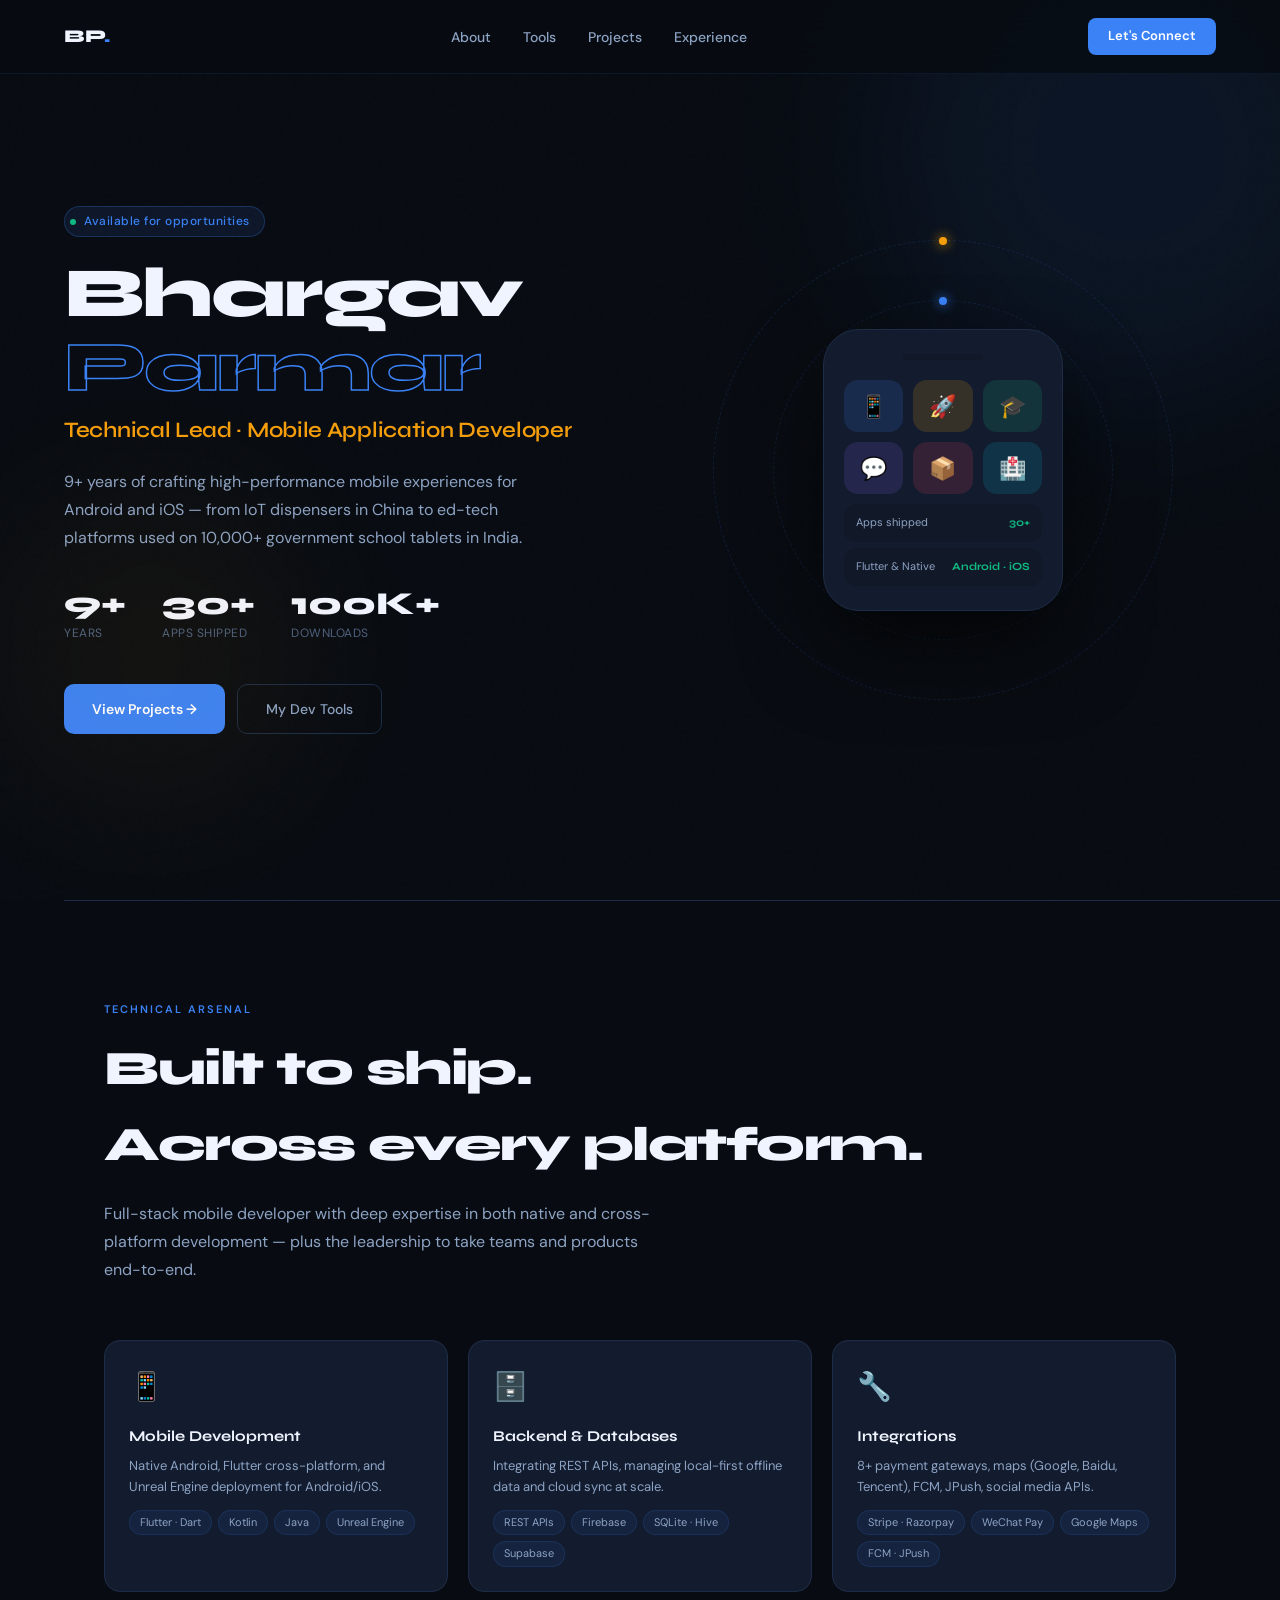
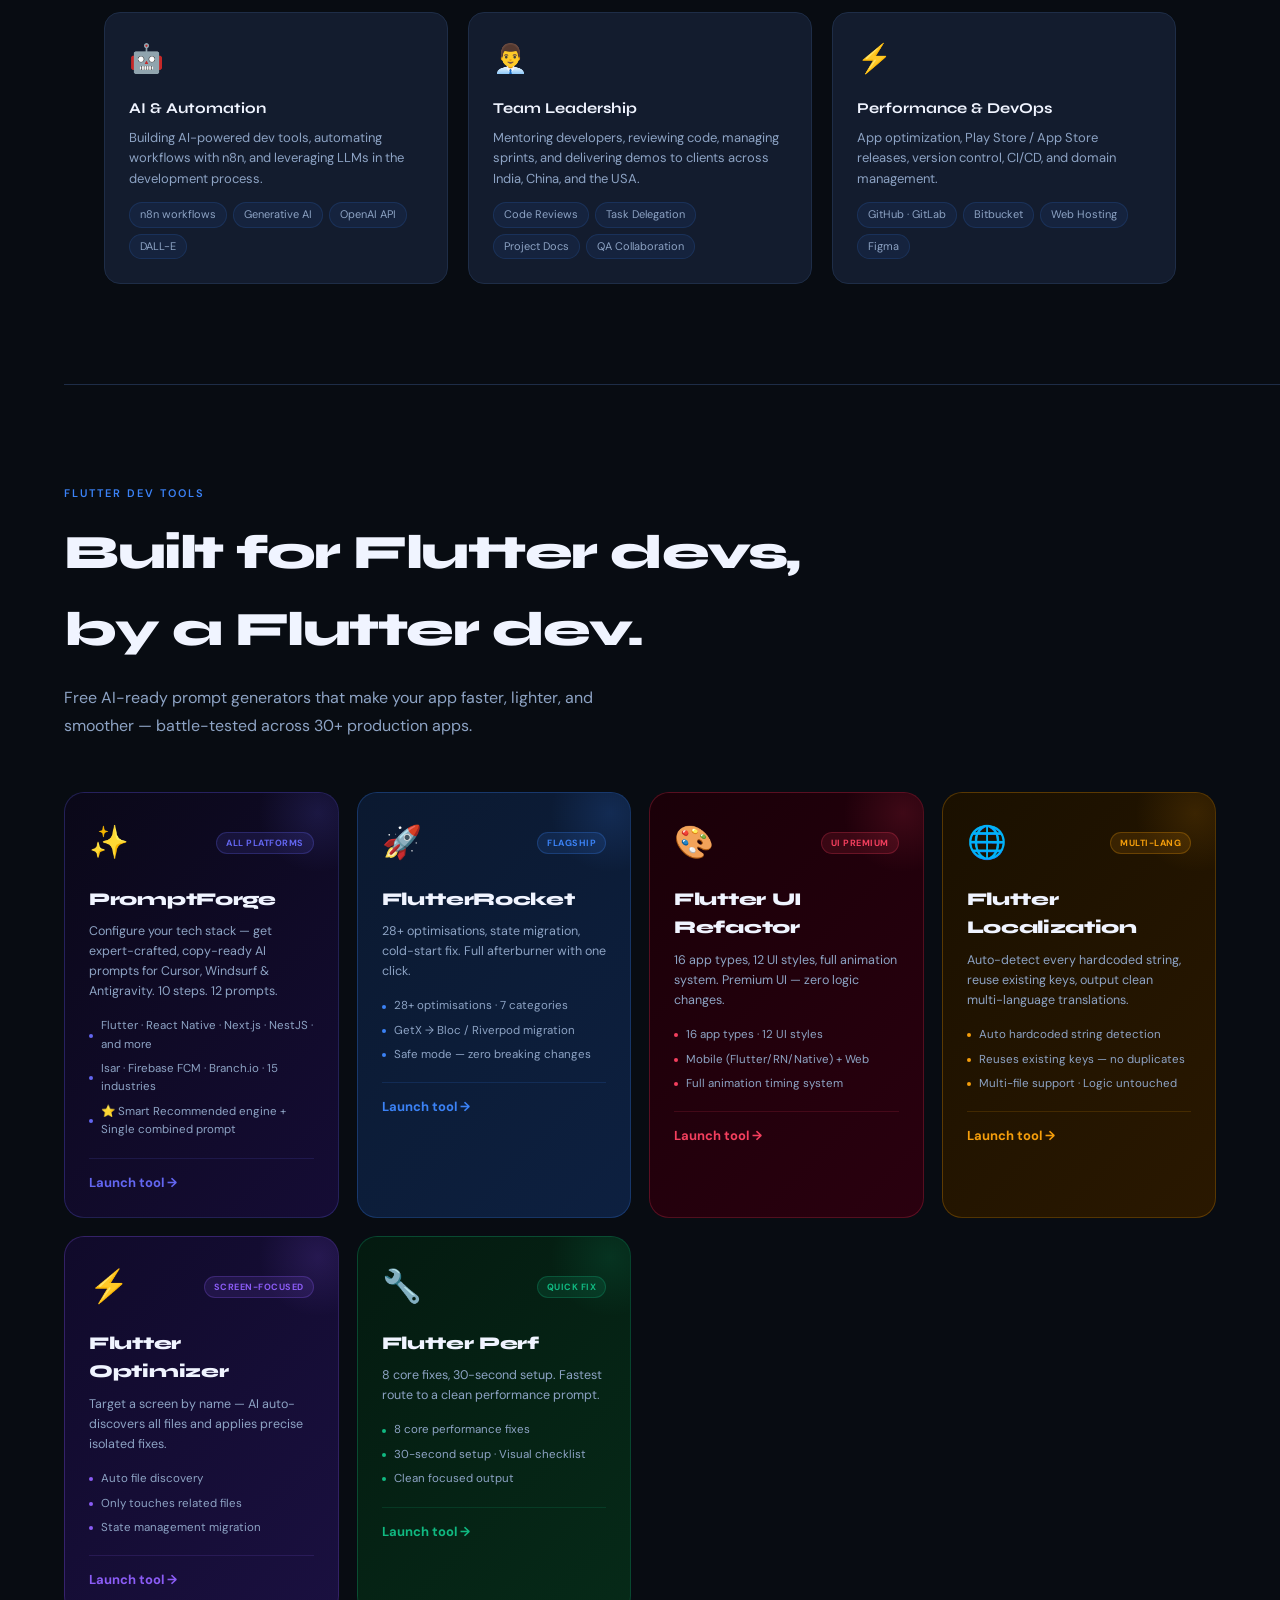
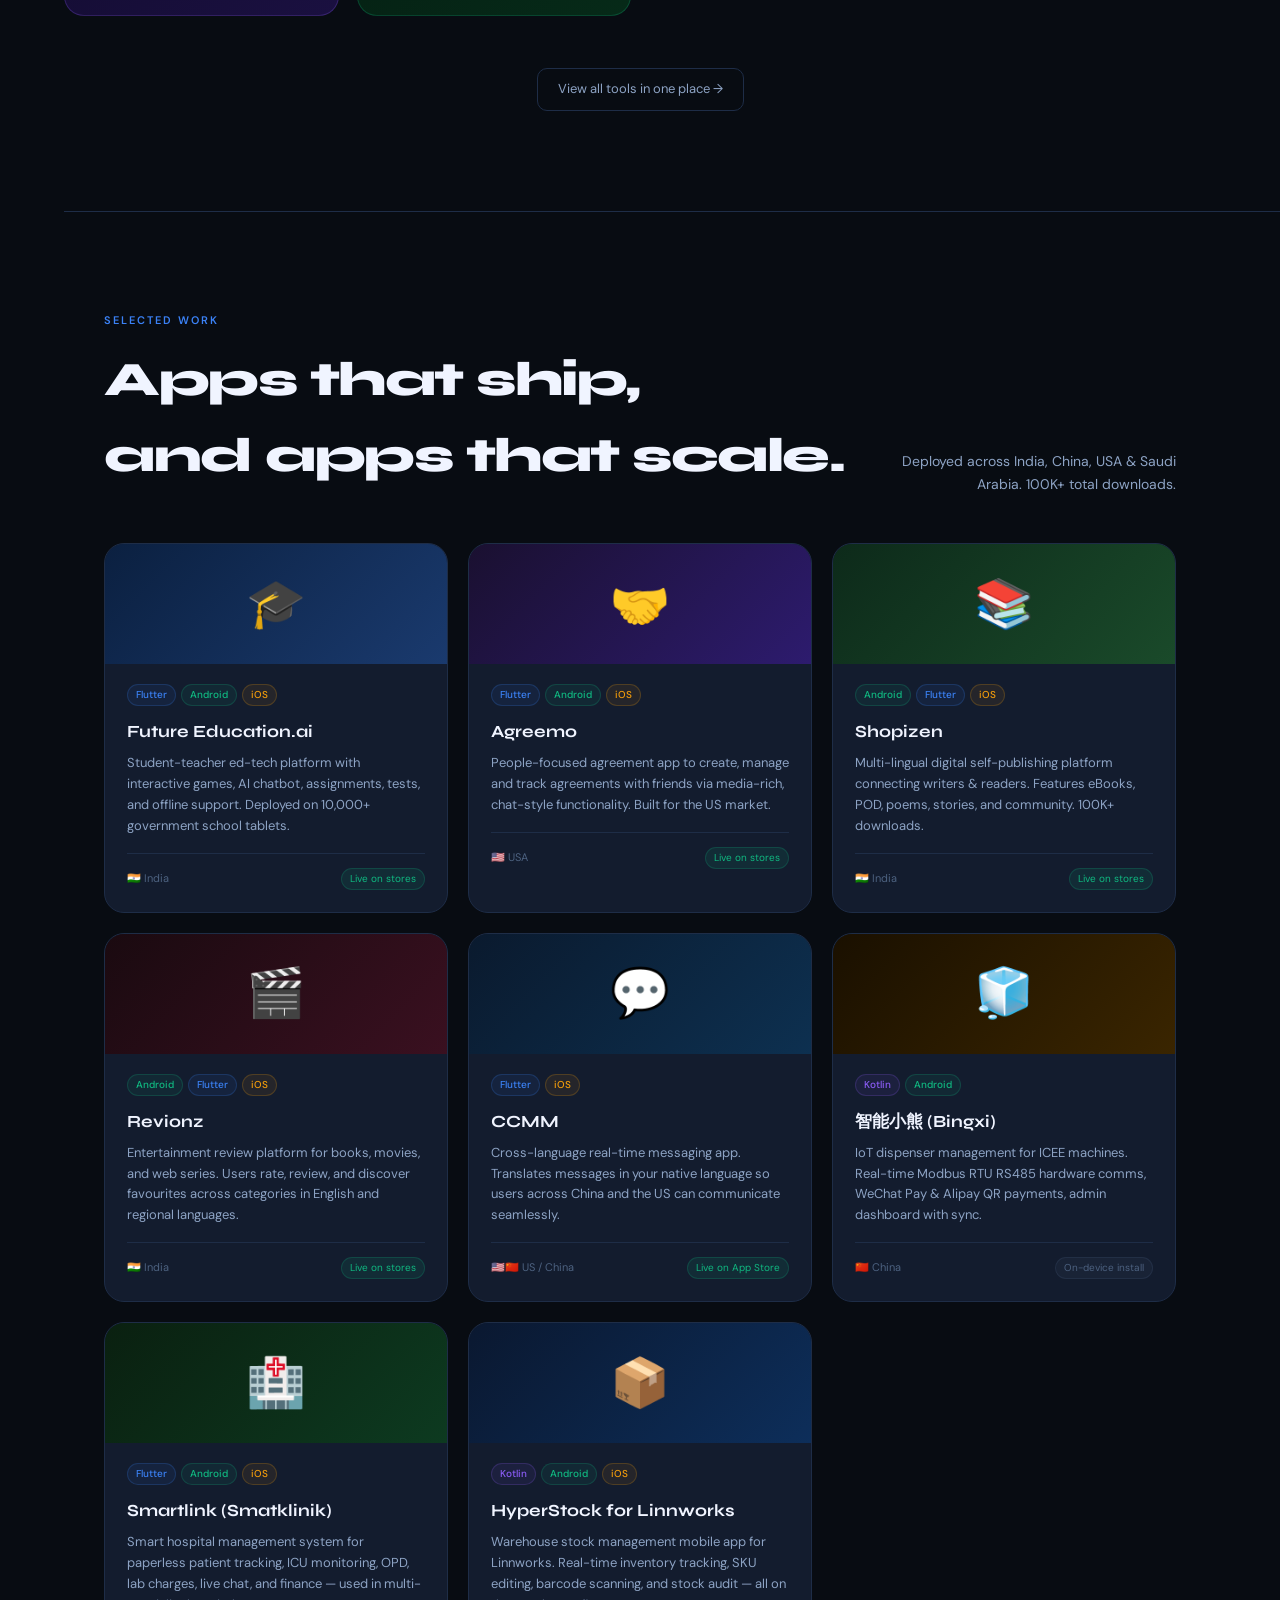
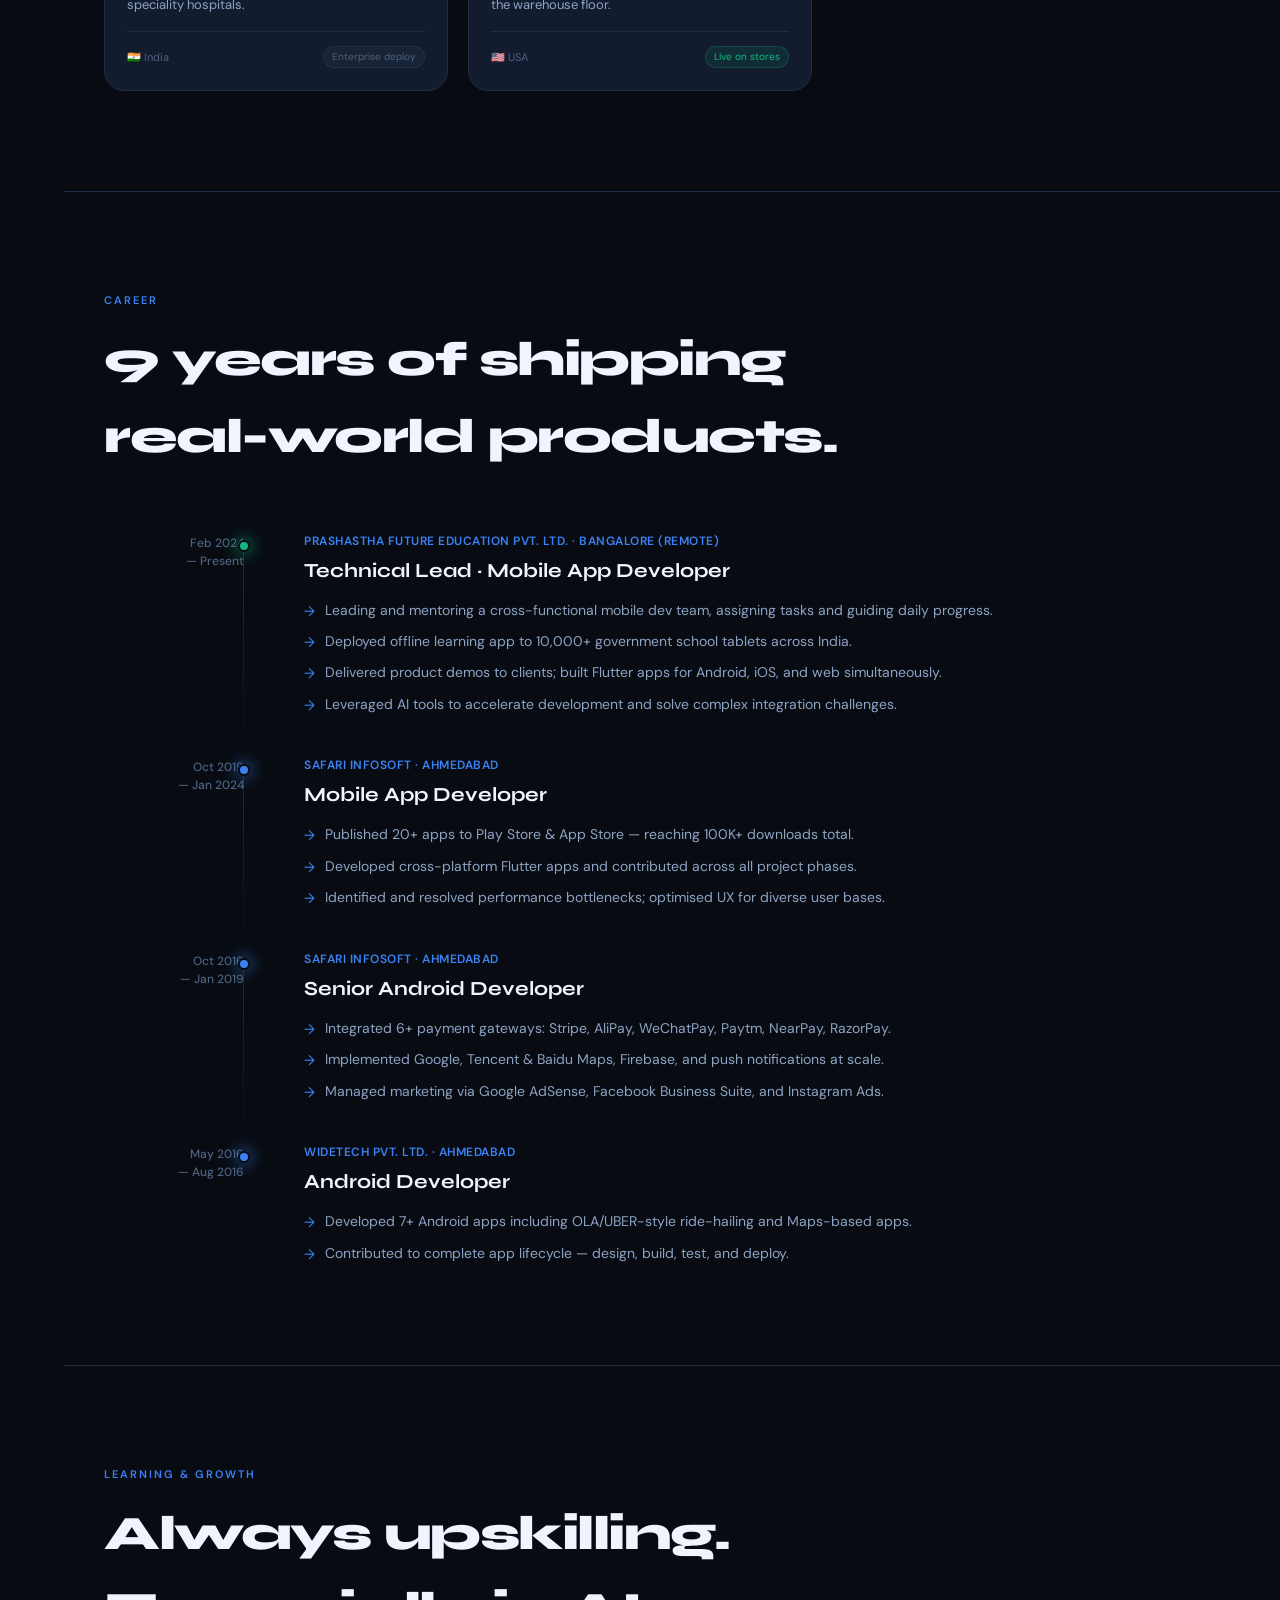
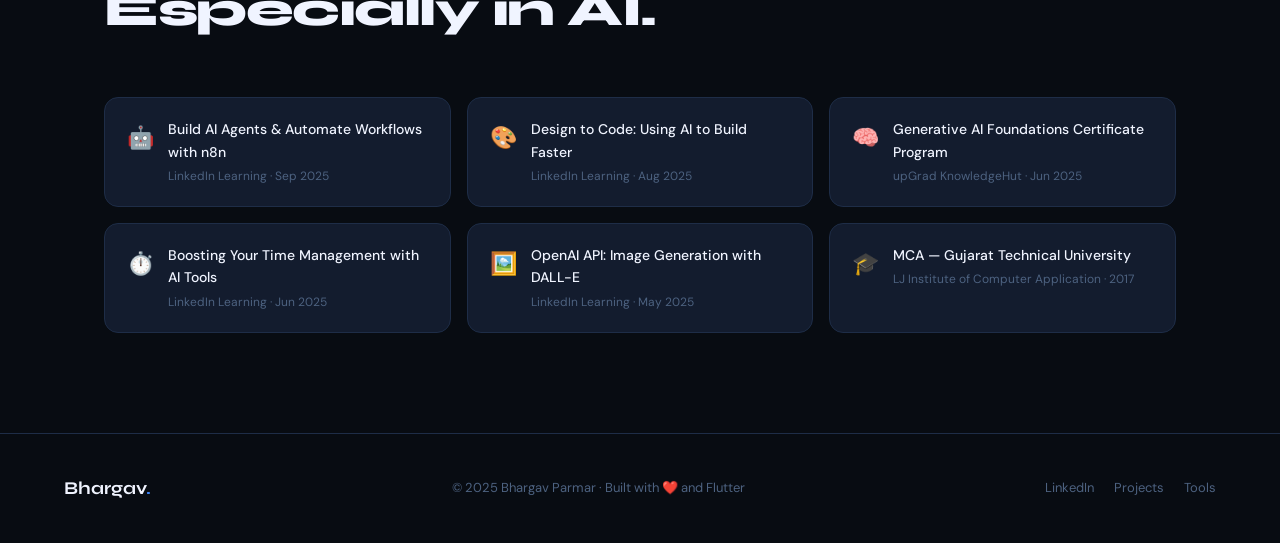
==== index.html @ 9160b410 "feat: position PromptForge first in the tools grid on both pages" ====
<!DOCTYPE html>
<html lang="en">
<head>
<meta charset="UTF-8"/>
<meta name="viewport" content="width=device-width, initial-scale=1.0"/>
<title>Bhargav Parmar — Mobile App Developer & Tech Lead</title>
<link rel="preconnect" href="https://fonts.googleapis.com"/>
<link href="https://fonts.googleapis.com/css2?family=Syne:wght@400;500;600;700;800&family=DM+Sans:ital,opsz,wght@0,9..40,300;0,9..40,400;0,9..40,500;1,9..40,300&display=swap" rel="stylesheet"/>
<style>
:root{
  --bg:#080C12;
  --bg2:#0D1220;
  --bg3:#111827;
  --card:#131C2E;
  --border:#1E2D47;
  --accent:#3B82F6;
  --accent2:#F59E0B;
  --accent3:#10B981;
  --text:#F0F4FF;
  --text2:#8DA3C4;
  --text3:#4D6280;
  --font-display:'Syne',sans-serif;
  --font-body:'DM Sans',sans-serif;
}
*{margin:0;padding:0;box-sizing:border-box}
html{scroll-behavior:smooth}
body{background:var(--bg);color:var(--text);font-family:var(--font-body);line-height:1.6;overflow-x:hidden}

/* ── NOISE OVERLAY ── */
body::before{content:'';position:fixed;inset:0;background-image:url("data:image/svg+xml,%3Csvg viewBox='0 0 256 256' xmlns='http://www.w3.org/2000/svg'%3E%3Cfilter id='noise'%3E%3CfeTurbulence type='fractalNoise' baseFrequency='0.9' numOctaves='4' stitchTiles='stitch'/%3E%3C/filter%3E%3Crect width='100%25' height='100%25' filter='url(%23noise)' opacity='0.04'/%3E%3C/svg%3E");opacity:.4;pointer-events:none;z-index:0}

/* ── NAV ── */
nav{position:fixed;top:0;width:100%;z-index:100;padding:18px 5%;display:flex;align-items:center;justify-content:space-between;background:rgba(8,12,18,.85);backdrop-filter:blur(16px);border-bottom:1px solid rgba(59,130,246,.1)}
.nav-logo{font-family:var(--font-display);font-size:18px;font-weight:800;letter-spacing:-0.5px;color:var(--text)}
.nav-logo span{color:var(--accent)}
.nav-links{display:flex;gap:32px;list-style:none}
.nav-links a{color:var(--text2);text-decoration:none;font-size:14px;font-weight:500;transition:color .2s}
.nav-links a:hover{color:var(--text)}
.nav-cta{background:var(--accent);color:#fff;padding:8px 20px;border-radius:8px;font-size:13px;font-weight:600;text-decoration:none;transition:opacity .2s}
.nav-cta:hover{opacity:.85}

/* ── HERO ── */
.hero{min-height:100vh;display:flex;align-items:center;padding:120px 5% 80px;position:relative;overflow:hidden}
.hero-grid{display:grid;grid-template-columns:1fr 1fr;gap:60px;align-items:center;width:100%;max-width:1200px;margin:0 auto}
.hero-eyebrow{display:inline-flex;align-items:center;gap:8px;background:rgba(59,130,246,.1);border:1px solid rgba(59,130,246,.25);border-radius:100px;padding:5px 14px 5px 5px;font-size:12px;font-weight:500;color:var(--accent);margin-bottom:20px;letter-spacing:.5px}
.hero-eyebrow-dot{width:6px;height:6px;border-radius:50%;background:#10B981;animation:pulse 2s infinite}
@keyframes pulse{0%,100%{opacity:1;transform:scale(1)}50%{opacity:.5;transform:scale(.8)}}
h1.hero-name{font-family:var(--font-display);font-size:clamp(44px,5.5vw,72px);font-weight:800;line-height:1.05;letter-spacing:-2px;margin-bottom:8px}
h1.hero-name .first{color:var(--text)}
h1.hero-name .last{-webkit-text-stroke:1.5px var(--accent);color:transparent}
.hero-title{font-family:var(--font-display);font-size:clamp(16px,2vw,22px);font-weight:600;color:var(--accent2);margin-bottom:20px;letter-spacing:-.3px}
.hero-desc{font-size:16px;color:var(--text2);line-height:1.75;margin-bottom:36px;max-width:480px}
.hero-stats{display:flex;gap:36px;margin-bottom:40px}
.stat-num{font-family:var(--font-display);font-size:32px;font-weight:800;color:var(--text);line-height:1}
.stat-label{font-size:12px;color:var(--text3);margin-top:4px;letter-spacing:.5px;text-transform:uppercase}
.hero-btns{display:flex;gap:12px}
.btn-primary{background:var(--accent);color:#fff;padding:13px 28px;border-radius:10px;font-size:14px;font-weight:600;text-decoration:none;transition:all .2s;display:inline-flex;align-items:center;gap:8px}
.btn-primary:hover{transform:translateY(-2px);box-shadow:0 12px 30px rgba(59,130,246,.35)}
.btn-secondary{background:transparent;border:1px solid var(--border);color:var(--text2);padding:13px 28px;border-radius:10px;font-size:14px;font-weight:500;text-decoration:none;transition:all .2s}
.btn-secondary:hover{border-color:var(--accent);color:var(--text)}

/* HERO VISUAL */
.hero-visual{position:relative;display:flex;justify-content:center;align-items:center}
.hero-phone{width:240px;background:var(--card);border-radius:36px;border:1.5px solid var(--border);padding:24px 20px;position:relative;z-index:2;box-shadow:0 40px 80px rgba(0,0,0,.6)}
.phone-notch{width:80px;height:6px;background:var(--bg3);border-radius:3px;margin:0 auto 20px}
.phone-app-row{display:grid;grid-template-columns:repeat(3,1fr);gap:10px;margin-bottom:10px}
.phone-app{height:52px;border-radius:14px;display:flex;align-items:center;justify-content:center;font-size:22px;font-weight:700;animation:float 3s ease-in-out infinite}
.phone-app:nth-child(2){animation-delay:.4s}.phone-app:nth-child(3){animation-delay:.8s}
.phone-app:nth-child(4){animation-delay:.2s}.phone-app:nth-child(5){animation-delay:.6s}.phone-app:nth-child(6){animation-delay:1s}
@keyframes float{0%,100%{transform:translateY(0)}50%{transform:translateY(-5px)}}
.pa-blue{background:rgba(59,130,246,.15);color:var(--accent)}
.pa-amber{background:rgba(245,158,11,.15);color:var(--accent2)}
.pa-green{background:rgba(16,185,129,.15);color:var(--accent3)}
.pa-purple{background:rgba(139,92,246,.15);color:#8B5CF6}
.pa-rose{background:rgba(244,63,94,.15);color:#F43F5E}
.pa-cyan{background:rgba(6,182,212,.15);color:#06B6D4}
.phone-stat{background:var(--bg3);border-radius:12px;padding:10px 12px;display:flex;justify-content:space-between;align-items:center;margin-top:10px;font-size:11px}
.phone-stat-l{color:var(--text2)}.phone-stat-num{font-weight:700;color:var(--accent3);font-family:var(--font-display)}
.orbit{position:absolute;border-radius:50%;border:1px dashed rgba(59,130,246,.15);animation:spin 20s linear infinite}
.orbit1{width:340px;height:340px}.orbit2{width:460px;height:460px;animation-duration:30s;animation-direction:reverse}
.orbit-dot{position:absolute;width:8px;height:8px;border-radius:50%;background:var(--accent);top:-4px;left:50%;transform:translateX(-50%);box-shadow:0 0 12px var(--accent)}
@keyframes spin{to{transform:rotate(360deg)}}

/* ── BG GLOWS ── */
.glow{position:absolute;border-radius:50%;filter:blur(80px);pointer-events:none}
.glow-blue{width:500px;height:500px;background:rgba(59,130,246,.08);top:-100px;right:-100px}
.glow-amber{width:300px;height:300px;background:rgba(245,158,11,.05);bottom:100px;left:0}

/* ── SECTION BASE ── */
section{padding:100px 5%;max-width:1200px;margin:0 auto;position:relative;z-index:1}
.sec-eyebrow{font-size:11px;letter-spacing:2px;text-transform:uppercase;color:var(--accent);font-weight:600;margin-bottom:12px}
h2.sec-title{font-family:var(--font-display);font-size:clamp(32px,4vw,48px);font-weight:800;letter-spacing:-1.5px;margin-bottom:16px}
.sec-desc{font-size:16px;color:var(--text2);max-width:560px;line-height:1.75}
.sec-divider{width:100%;height:1px;background:var(--border);margin:0 5%}

/* ── SKILLS ── */
.skills-wrap{margin-top:56px;display:grid;grid-template-columns:repeat(auto-fit,minmax(260px,1fr));gap:20px}
.skill-card{background:var(--card);border:1px solid var(--border);border-radius:16px;padding:24px;transition:border-color .2s,transform .2s}
.skill-card:hover{border-color:rgba(59,130,246,.4);transform:translateY(-4px)}
.skill-icon{font-size:28px;margin-bottom:14px}
.skill-name{font-family:var(--font-display);font-weight:700;font-size:15px;margin-bottom:8px}
.skill-tags{display:flex;flex-wrap:wrap;gap:6px;margin-top:12px}
.stag{font-size:11px;padding:3px 10px;border-radius:20px;background:rgba(59,130,246,.08);border:1px solid rgba(59,130,246,.15);color:var(--text2)}

/* ── FEATURED TOOL ── */
.tool-section{padding:100px 5%}
.tool-inner{max-width:1200px;margin:0 auto}
.tool-card{background:linear-gradient(135deg,#0B1930 0%,#0D2040 50%,#0A1525 100%);border:1px solid rgba(59,130,246,.25);border-radius:24px;padding:56px;position:relative;overflow:hidden;display:grid;grid-template-columns:1fr 1fr;gap:60px;align-items:center}
.tool-card::before{content:'';position:absolute;top:-100px;right:-100px;width:400px;height:400px;background:radial-gradient(circle,rgba(59,130,246,.15),transparent 60%);pointer-events:none}
.tool-badge{display:inline-flex;align-items:center;gap:6px;background:rgba(245,158,11,.1);border:1px solid rgba(245,158,11,.3);border-radius:100px;padding:4px 12px;font-size:11px;font-weight:600;color:var(--accent2);margin-bottom:20px;letter-spacing:.5px}
.tool-title{font-family:var(--font-display);font-size:clamp(28px,3.5vw,44px);font-weight:800;letter-spacing:-1.5px;margin-bottom:16px;line-height:1.1}
.tool-title span{color:var(--accent)}
.tool-desc{font-size:15px;color:var(--text2);line-height:1.75;margin-bottom:28px}
.tool-features{display:flex;flex-direction:column;gap:12px;margin-bottom:32px}
.tf{display:flex;align-items:center;gap:10px;font-size:14px;color:var(--text2)}
.tf-dot{width:6px;height:6px;border-radius:50%;background:var(--accent3);flex-shrink:0}
.tool-link{display:inline-flex;align-items:center;gap:8px;background:var(--accent);color:#fff;padding:13px 28px;border-radius:10px;font-size:14px;font-weight:600;text-decoration:none;transition:all .2s}
.tool-link:hover{transform:translateY(-2px);box-shadow:0 12px 30px rgba(59,130,246,.35)}
.tool-visual{background:var(--bg3);border-radius:16px;border:1px solid var(--border);padding:24px;position:relative}
.tv-header{display:flex;align-items:center;gap:8px;margin-bottom:20px}
.tv-dot{width:10px;height:10px;border-radius:50%}
.tv-opt-row{display:grid;grid-template-columns:1fr 1fr;gap:8px;margin-bottom:8px}
.tv-opt{background:rgba(16,185,129,.08);border:1px solid rgba(16,185,129,.2);border-radius:8px;padding:8px 10px;font-size:11px;color:var(--accent3);display:flex;align-items:center;gap:6px}
.tv-opt-check{width:12px;height:12px;border-radius:3px;background:var(--accent3);display:flex;align-items:center;justify-content:center;font-size:8px;color:#fff;flex-shrink:0}
.tv-btn{margin-top:14px;background:linear-gradient(90deg,#0B2250,#185FA5);color:#fff;border:none;border-radius:8px;padding:10px;width:100%;font-size:12px;font-weight:600;cursor:pointer;letter-spacing:.3px}

/* ── PROJECTS ── */
.projects-header{display:flex;align-items:flex-end;justify-content:space-between;margin-bottom:48px}
.projects-grid{display:grid;grid-template-columns:repeat(auto-fit,minmax(300px,1fr));gap:20px}
.proj-card{background:var(--card);border:1px solid var(--border);border-radius:20px;overflow:hidden;transition:all .25s;cursor:default}
.proj-card:hover{border-color:rgba(59,130,246,.35);transform:translateY(-6px);box-shadow:0 24px 48px rgba(0,0,0,.4)}
.proj-top{height:120px;display:flex;align-items:center;justify-content:center;font-size:48px;position:relative;overflow:hidden}
.proj-body{padding:20px 22px 22px}
.proj-tags{display:flex;flex-wrap:wrap;gap:5px;margin-bottom:12px}
.ptag{font-size:10px;padding:2px 8px;border-radius:20px;background:rgba(59,130,246,.08);border:1px solid rgba(59,130,246,.15);color:var(--text2);font-weight:500}
.ptag.android{background:rgba(16,185,129,.08);border-color:rgba(16,185,129,.2);color:var(--accent3)}
.ptag.ios{background:rgba(245,158,11,.08);border-color:rgba(245,158,11,.2);color:var(--accent2)}
.ptag.flutter{background:rgba(59,130,246,.08);border-color:rgba(59,130,246,.2);color:var(--accent)}
.ptag.kotlin{background:rgba(139,92,246,.08);border-color:rgba(139,92,246,.2);color:#8B5CF6}
.proj-name{font-family:var(--font-display);font-weight:700;font-size:17px;margin-bottom:8px}
.proj-desc{font-size:13px;color:var(--text2);line-height:1.6}
.proj-meta{display:flex;justify-content:space-between;align-items:center;margin-top:16px;padding-top:14px;border-top:1px solid var(--border)}
.proj-country{font-size:11px;color:var(--text3);display:flex;align-items:center;gap:4px}
.proj-live{font-size:10px;padding:2px 8px;border-radius:20px}
.live{background:rgba(16,185,129,.1);color:var(--accent3);border:1px solid rgba(16,185,129,.2)}
.private{background:rgba(77,98,128,.1);color:var(--text3);border:1px solid rgba(77,98,128,.2)}

/* ── EXPERIENCE ── */
.exp-timeline{margin-top:56px;display:flex;flex-direction:column;gap:0}
.exp-item{display:grid;grid-template-columns:140px 1fr;gap:32px;position:relative;padding-bottom:40px}
.exp-item:last-child{padding-bottom:0}
.exp-item::before{content:'';position:absolute;left:139px;top:10px;bottom:0;width:1px;background:linear-gradient(to bottom,var(--accent),transparent);opacity:.3}
.exp-item:last-child::before{display:none}
.exp-date{text-align:right;padding-top:2px}
.exp-date-text{font-size:12px;color:var(--text3);font-weight:500;line-height:1.5}
.exp-dot{position:absolute;left:134px;top:8px;width:12px;height:12px;border-radius:50%;background:var(--accent);box-shadow:0 0 16px var(--accent);border:2px solid var(--bg)}
.exp-current .exp-dot{background:var(--accent3);box-shadow:0 0 16px var(--accent3);animation:pulse 2s infinite}
.exp-content{padding-left:28px}
.exp-company{font-size:12px;color:var(--accent);font-weight:600;letter-spacing:.5px;text-transform:uppercase;margin-bottom:4px}
.exp-role{font-family:var(--font-display);font-size:20px;font-weight:700;margin-bottom:12px}
.exp-bullets{display:flex;flex-direction:column;gap:8px}
.exp-bullet{font-size:14px;color:var(--text2);display:flex;gap:10px}
.exp-bullet::before{content:'→';color:var(--accent);flex-shrink:0;margin-top:1px}

/* ── CERTIFICATIONS ── */
.certs-grid{display:grid;grid-template-columns:repeat(auto-fit,minmax(260px,1fr));gap:16px;margin-top:48px}
.cert-card{background:var(--card);border:1px solid var(--border);border-radius:14px;padding:20px 22px;display:flex;gap:14px;align-items:flex-start;transition:border-color .2s}
.cert-card:hover{border-color:rgba(245,158,11,.3)}
.cert-icon{font-size:22px;flex-shrink:0;margin-top:2px}
.cert-title{font-size:14px;font-weight:500;margin-bottom:4px}
.cert-source{font-size:12px;color:var(--text3)}

/* ── FOOTER ── */
footer{padding:40px 5%;border-top:1px solid var(--border);display:flex;align-items:center;justify-content:space-between;max-width:1400px;margin:0 auto}
.footer-left{font-family:var(--font-display);font-weight:700;font-size:18px;color:var(--text)}
.footer-left span{color:var(--accent)}
.footer-right{font-size:13px;color:var(--text3)}
.footer-links{display:flex;gap:20px}
.footer-links a{font-size:13px;color:var(--text3);text-decoration:none;transition:color .2s}
.footer-links a:hover{color:var(--text)}

/* ── SCROLL ANIMATIONS ── */
.fade-up{opacity:0;transform:translateY(30px);transition:opacity .7s,transform .7s}
.fade-up.visible{opacity:1;transform:none}

/* ── MOBILE ── */
@media(max-width:768px){
  .hero-grid{grid-template-columns:1fr}
  .hero-visual{display:none}
  .tool-card{grid-template-columns:1fr;padding:32px 24px}
  .projects-header{flex-direction:column;align-items:flex-start;gap:16px}
  .exp-item{grid-template-columns:1fr}
  .exp-item::before{display:none}
  .exp-dot{display:none}
  .exp-date{text-align:left}
  footer{flex-direction:column;gap:16px;text-align:center}
  .footer-links{justify-content:center}
}
</style>
</head>
<body>

<!-- NAV -->
<nav>
  <div class="nav-logo">BP<span>.</span></div>
  <ul class="nav-links">
    <li><a href="#about">About</a></li>
    <li><a href="#tools">Tools</a></li>
    <li><a href="#projects">Projects</a></li>
    <li><a href="#experience">Experience</a></li>
  </ul>
  <a href="https://www.linkedin.com/in/bhargav-parmar-6a6b476" target="_blank" class="nav-cta">Let's Connect</a>
</nav>

<!-- HERO -->
<div class="hero">
  <div class="glow glow-blue"></div>
  <div class="glow glow-amber"></div>
  <div class="hero-grid">
    <div>
      <div class="hero-eyebrow fade-up">
        <span style="background:#10B981;width:6px;height:6px;border-radius:50%;display:inline-block;animation:pulse 2s infinite"></span>
        Available for opportunities
      </div>
      <h1 class="hero-name fade-up">
        <span class="first">Bhargav</span><br/>
        <span class="last">Parmar</span>
      </h1>
      <div class="hero-title fade-up">Technical Lead · Mobile Application Developer</div>
      <p class="hero-desc fade-up">9+ years of crafting high-performance mobile experiences for Android and iOS — from IoT dispensers in China to ed-tech platforms used on 10,000+ government school tablets in India.</p>
      <div class="hero-stats fade-up">
        <div>
          <div class="stat-num">9+</div>
          <div class="stat-label">Years</div>
        </div>
        <div>
          <div class="stat-num">30+</div>
          <div class="stat-label">Apps shipped</div>
        </div>
        <div>
          <div class="stat-num">100K+</div>
          <div class="stat-label">Downloads</div>
        </div>
      </div>
      <div class="hero-btns fade-up">
        <a href="#projects" class="btn-primary">View Projects →</a>
        <a href="#tools" class="btn-secondary">My Dev Tools</a>
      </div>
    </div>
    <div class="hero-visual">
      <div class="orbit orbit1"><div class="orbit-dot"></div></div>
      <div class="orbit orbit2"><div class="orbit-dot" style="background:var(--accent2);box-shadow:0 0 12px var(--accent2)"></div></div>
      <div class="hero-phone">
        <div class="phone-notch"></div>
        <div class="phone-app-row">
          <div class="phone-app pa-blue">📱</div>
          <div class="phone-app pa-amber">🚀</div>
          <div class="phone-app pa-green">🎓</div>
          <div class="phone-app pa-purple">💬</div>
          <div class="phone-app pa-rose">📦</div>
          <div class="phone-app pa-cyan">🏥</div>
        </div>
        <div class="phone-stat">
          <span class="phone-stat-l">Apps shipped</span>
          <span class="phone-stat-num">30+</span>
        </div>
        <div class="phone-stat" style="margin-top:6px">
          <span class="phone-stat-l">Flutter & Native</span>
          <span class="phone-stat-num">Android · iOS</span>
        </div>
      </div>
    </div>
  </div>
</div>

<div class="sec-divider"></div>

<!-- SKILLS -->
<section id="about">
  <div class="sec-eyebrow fade-up">Technical Arsenal</div>
  <h2 class="sec-title fade-up">Built to ship.<br/>Across every platform.</h2>
  <p class="sec-desc fade-up">Full-stack mobile developer with deep expertise in both native and cross-platform development — plus the leadership to take teams and products end-to-end.</p>
  <div class="skills-wrap">
    <div class="skill-card fade-up">
      <div class="skill-icon">📱</div>
      <div class="skill-name">Mobile Development</div>
      <div style="font-size:13px;color:var(--text2)">Native Android, Flutter cross-platform, and Unreal Engine deployment for Android/iOS.</div>
      <div class="skill-tags">
        <span class="stag">Flutter · Dart</span>
        <span class="stag">Kotlin</span>
        <span class="stag">Java</span>
        <span class="stag">Unreal Engine</span>
      </div>
    </div>
    <div class="skill-card fade-up">
      <div class="skill-icon">🗄️</div>
      <div class="skill-name">Backend & Databases</div>
      <div style="font-size:13px;color:var(--text2)">Integrating REST APIs, managing local-first offline data and cloud sync at scale.</div>
      <div class="skill-tags">
        <span class="stag">REST APIs</span>
        <span class="stag">Firebase</span>
        <span class="stag">SQLite · Hive</span>
        <span class="stag">Supabase</span>
      </div>
    </div>
    <div class="skill-card fade-up">
      <div class="skill-icon">🔧</div>
      <div class="skill-name">Integrations</div>
      <div style="font-size:13px;color:var(--text2)">8+ payment gateways, maps (Google, Baidu, Tencent), FCM, JPush, social media APIs.</div>
      <div class="skill-tags">
        <span class="stag">Stripe · Razorpay</span>
        <span class="stag">WeChat Pay</span>
        <span class="stag">Google Maps</span>
        <span class="stag">FCM · JPush</span>
      </div>
    </div>
    <div class="skill-card fade-up">
      <div class="skill-icon">🤖</div>
      <div class="skill-name">AI & Automation</div>
      <div style="font-size:13px;color:var(--text2)">Building AI-powered dev tools, automating workflows with n8n, and leveraging LLMs in the development process.</div>
      <div class="skill-tags">
        <span class="stag">n8n workflows</span>
        <span class="stag">Generative AI</span>
        <span class="stag">OpenAI API</span>
        <span class="stag">DALL-E</span>
      </div>
    </div>
    <div class="skill-card fade-up">
      <div class="skill-icon">👨‍💼</div>
      <div class="skill-name">Team Leadership</div>
      <div style="font-size:13px;color:var(--text2)">Mentoring developers, reviewing code, managing sprints, and delivering demos to clients across India, China, and the USA.</div>
      <div class="skill-tags">
        <span class="stag">Code Reviews</span>
        <span class="stag">Task Delegation</span>
        <span class="stag">Project Docs</span>
        <span class="stag">QA Collaboration</span>
      </div>
    </div>
    <div class="skill-card fade-up">
      <div class="skill-icon">⚡</div>
      <div class="skill-name">Performance & DevOps</div>
      <div style="font-size:13px;color:var(--text2)">App optimization, Play Store / App Store releases, version control, CI/CD, and domain management.</div>
      <div class="skill-tags">
        <span class="stag">GitHub · GitLab</span>
        <span class="stag">Bitbucket</span>
        <span class="stag">Web Hosting</span>
        <span class="stag">Figma</span>
      </div>
    </div>
  </div>
</section>

<div class="sec-divider"></div>

<!-- ALL TOOLS SECTION — unified under #tools anchor -->
<div id="tools" style="padding:100px 5%;background:var(--bg)">
  <div style="max-width:1200px;margin:0 auto">

    <!-- Header -->
    <div class="sec-eyebrow fade-up">Flutter Dev Tools</div>
    <h2 class="sec-title fade-up">Built for Flutter devs,<br/>by a Flutter dev.</h2>
    <p class="sec-desc fade-up" style="margin-bottom:52px">Free AI-ready prompt generators that make your app faster, lighter, and smoother — battle-tested across 30+ production apps.</p>

    <!-- 6 Tool Cards -->
    <div style="display:grid;grid-template-columns:repeat(auto-fit,minmax(260px,1fr));gap:18px;margin-bottom:52px">

      <!-- PromptForge -->
      <a href="prompt-forge/" style="background:linear-gradient(135deg,#0A0818,#150C35);border:1px solid rgba(99,102,241,.25);border-radius:20px;padding:24px;text-decoration:none;display:block;transition:all .25s;position:relative;overflow:hidden" class="fade-up"
         onmouseover="this.style.transform='translateY(-6px)';this.style.borderColor='rgba(99,102,241,.6)';this.style.boxShadow='0 24px 60px rgba(99,102,241,.2)'"
         onmouseout="this.style.transform='';this.style.borderColor='rgba(99,102,241,.25)';this.style.boxShadow=''">
        <div style="position:absolute;top:-40px;right:-40px;width:120px;height:120px;background:radial-gradient(circle,rgba(99,102,241,.15),transparent 70%);pointer-events:none"></div>
        <div style="display:flex;align-items:center;justify-content:space-between;margin-bottom:16px">
          <div style="font-size:32px">✨</div>
          <div style="font-size:9px;padding:3px 9px;border-radius:20px;background:rgba(99,102,241,.12);border:1px solid rgba(99,102,241,.25);color:#6366f1;font-weight:700;letter-spacing:.5px">ALL PLATFORMS</div>
        </div>
        <div style="font-family:var(--font-display);font-size:18px;font-weight:800;color:var(--text);margin-bottom:8px;letter-spacing:-.3px">PromptForge</div>
        <div style="font-size:12.5px;color:var(--text2);line-height:1.6;margin-bottom:16px">Configure your tech stack — get expert-crafted, copy-ready AI prompts for Cursor, Windsurf &amp; Antigravity. 10 steps. 12 prompts.</div>
        <div style="display:flex;flex-direction:column;gap:6px;margin-bottom:18px">
          <div style="display:flex;align-items:center;gap:8px;font-size:11.5px;color:var(--text2)"><div style="width:4px;height:4px;border-radius:50%;background:#6366f1;flex-shrink:0"></div>Flutter · React Native · Next.js · NestJS · and more</div>
          <div style="display:flex;align-items:center;gap:8px;font-size:11.5px;color:var(--text2)"><div style="width:4px;height:4px;border-radius:50%;background:#6366f1;flex-shrink:0"></div>Isar · Firebase FCM · Branch.io · 15 industries</div>
          <div style="display:flex;align-items:center;gap:8px;font-size:11.5px;color:var(--text2)"><div style="width:4px;height:4px;border-radius:50%;background:#6366f1;flex-shrink:0"></div>⭐ Smart Recommended engine + Single combined prompt</div>
        </div>
        <div style="padding-top:14px;border-top:1px solid rgba(99,102,241,.15)">
          <div style="font-size:13px;font-weight:700;color:#6366f1">Launch tool →</div>
        </div>
      </a>

      <!-- FlutterRocket -->
      <a href="flutter-rocket/" style="background:linear-gradient(135deg,#0B1930,#0D2040);border:1px solid rgba(59,130,246,.25);border-radius:20px;padding:24px;text-decoration:none;display:block;transition:all .25s;position:relative;overflow:hidden" class="fade-up"
         onmouseover="this.style.transform='translateY(-6px)';this.style.borderColor='rgba(59,130,246,.6)';this.style.boxShadow='0 24px 60px rgba(59,130,246,.2)'"
         onmouseout="this.style.transform='';this.style.borderColor='rgba(59,130,246,.25)';this.style.boxShadow=''">
        <div style="position:absolute;top:-40px;right:-40px;width:120px;height:120px;background:radial-gradient(circle,rgba(59,130,246,.15),transparent 70%);pointer-events:none"></div>
        <div style="display:flex;align-items:center;justify-content:space-between;margin-bottom:16px">
          <div style="font-size:32px">🚀</div>
          <div style="font-size:9px;padding:3px 9px;border-radius:20px;background:rgba(59,130,246,.12);border:1px solid rgba(59,130,246,.25);color:#3B82F6;font-weight:700;letter-spacing:.5px">FLAGSHIP</div>
        </div>
        <div style="font-family:var(--font-display);font-size:18px;font-weight:800;color:var(--text);margin-bottom:8px;letter-spacing:-.3px">FlutterRocket</div>
        <div style="font-size:12.5px;color:var(--text2);line-height:1.6;margin-bottom:16px">28+ optimisations, state migration, cold-start fix. Full afterburner with one click.</div>
        <div style="display:flex;flex-direction:column;gap:6px;margin-bottom:18px">
          <div style="display:flex;align-items:center;gap:8px;font-size:11.5px;color:var(--text2)"><div style="width:4px;height:4px;border-radius:50%;background:#3B82F6;flex-shrink:0"></div>28+ optimisations · 7 categories</div>
          <div style="display:flex;align-items:center;gap:8px;font-size:11.5px;color:var(--text2)"><div style="width:4px;height:4px;border-radius:50%;background:#3B82F6;flex-shrink:0"></div>GetX → Bloc / Riverpod migration</div>
          <div style="display:flex;align-items:center;gap:8px;font-size:11.5px;color:var(--text2)"><div style="width:4px;height:4px;border-radius:50%;background:#3B82F6;flex-shrink:0"></div>Safe mode — zero breaking changes</div>
        </div>
        <div style="padding-top:14px;border-top:1px solid rgba(59,130,246,.15)">
          <div style="font-size:13px;font-weight:700;color:#3B82F6">Launch tool →</div>
        </div>
      </a>

      <!-- Flutter UI Refactor -->
      <a href="flutter-ui-refactor/" style="background:linear-gradient(135deg,#1A0008,#2A000F);border:1px solid rgba(244,63,94,.25);border-radius:20px;padding:24px;text-decoration:none;display:block;transition:all .25s;position:relative;overflow:hidden" class="fade-up"
         onmouseover="this.style.transform='translateY(-6px)';this.style.borderColor='rgba(244,63,94,.6)';this.style.boxShadow='0 24px 60px rgba(244,63,94,.15)'"
         onmouseout="this.style.transform='';this.style.borderColor='rgba(244,63,94,.25)';this.style.boxShadow=''">
        <div style="position:absolute;top:-40px;right:-40px;width:120px;height:120px;background:radial-gradient(circle,rgba(244,63,94,.14),transparent 70%);pointer-events:none"></div>
        <div style="display:flex;align-items:center;justify-content:space-between;margin-bottom:16px">
          <div style="font-size:32px">🎨</div>
          <div style="font-size:9px;padding:3px 9px;border-radius:20px;background:rgba(244,63,94,.12);border:1px solid rgba(244,63,94,.25);color:#F43F5E;font-weight:700;letter-spacing:.5px">UI PREMIUM</div>
        </div>
        <div style="font-family:var(--font-display);font-size:18px;font-weight:800;color:var(--text);margin-bottom:8px;letter-spacing:-.3px">Flutter UI Refactor</div>
        <div style="font-size:12.5px;color:var(--text2);line-height:1.6;margin-bottom:16px">16 app types, 12 UI styles, full animation system. Premium UI — zero logic changes.</div>
        <div style="display:flex;flex-direction:column;gap:6px;margin-bottom:18px">
          <div style="display:flex;align-items:center;gap:8px;font-size:11.5px;color:var(--text2)"><div style="width:4px;height:4px;border-radius:50%;background:#F43F5E;flex-shrink:0"></div>16 app types · 12 UI styles</div>
          <div style="display:flex;align-items:center;gap:8px;font-size:11.5px;color:var(--text2)"><div style="width:4px;height:4px;border-radius:50%;background:#F43F5E;flex-shrink:0"></div>Mobile (Flutter/RN/Native) + Web</div>
          <div style="display:flex;align-items:center;gap:8px;font-size:11.5px;color:var(--text2)"><div style="width:4px;height:4px;border-radius:50%;background:#F43F5E;flex-shrink:0"></div>Full animation timing system</div>
        </div>
        <div style="padding-top:14px;border-top:1px solid rgba(244,63,94,.15)">
          <div style="font-size:13px;font-weight:700;color:#F43F5E">Launch tool →</div>
        </div>
      </a>

      <!-- Flutter Localization -->
      <a href="flutter-localization/" style="background:linear-gradient(135deg,#1A1000,#2A1800);border:1px solid rgba(245,158,11,.25);border-radius:20px;padding:24px;text-decoration:none;display:block;transition:all .25s;position:relative;overflow:hidden" class="fade-up"
         onmouseover="this.style.transform='translateY(-6px)';this.style.borderColor='rgba(245,158,11,.6)';this.style.boxShadow='0 24px 60px rgba(245,158,11,.12)'"
         onmouseout="this.style.transform='';this.style.borderColor='rgba(245,158,11,.25)';this.style.boxShadow=''">
        <div style="position:absolute;top:-40px;right:-40px;width:120px;height:120px;background:radial-gradient(circle,rgba(245,158,11,.12),transparent 70%);pointer-events:none"></div>
        <div style="display:flex;align-items:center;justify-content:space-between;margin-bottom:16px">
          <div style="font-size:32px">🌐</div>
          <div style="font-size:9px;padding:3px 9px;border-radius:20px;background:rgba(245,158,11,.12);border:1px solid rgba(245,158,11,.25);color:#F59E0B;font-weight:700;letter-spacing:.5px">MULTI-LANG</div>
        </div>
        <div style="font-family:var(--font-display);font-size:18px;font-weight:800;color:var(--text);margin-bottom:8px;letter-spacing:-.3px">Flutter Localization</div>
        <div style="font-size:12.5px;color:var(--text2);line-height:1.6;margin-bottom:16px">Auto-detect every hardcoded string, reuse existing keys, output clean multi-language translations.</div>
        <div style="display:flex;flex-direction:column;gap:6px;margin-bottom:18px">
          <div style="display:flex;align-items:center;gap:8px;font-size:11.5px;color:var(--text2)"><div style="width:4px;height:4px;border-radius:50%;background:#F59E0B;flex-shrink:0"></div>Auto hardcoded string detection</div>
          <div style="display:flex;align-items:center;gap:8px;font-size:11.5px;color:var(--text2)"><div style="width:4px;height:4px;border-radius:50%;background:#F59E0B;flex-shrink:0"></div>Reuses existing keys — no duplicates</div>
          <div style="display:flex;align-items:center;gap:8px;font-size:11.5px;color:var(--text2)"><div style="width:4px;height:4px;border-radius:50%;background:#F59E0B;flex-shrink:0"></div>Multi-file support · Logic untouched</div>
        </div>
        <div style="padding-top:14px;border-top:1px solid rgba(245,158,11,.15)">
          <div style="font-size:13px;font-weight:700;color:#F59E0B">Launch tool →</div>
        </div>
      </a>

      <!-- Flutter Optimizer -->
      <a href="flutter-optimizer/" style="background:linear-gradient(135deg,#100A2A,#1A1040);border:1px solid rgba(139,92,246,.25);border-radius:20px;padding:24px;text-decoration:none;display:block;transition:all .25s;position:relative;overflow:hidden" class="fade-up"
         onmouseover="this.style.transform='translateY(-6px)';this.style.borderColor='rgba(139,92,246,.6)';this.style.boxShadow='0 24px 60px rgba(139,92,246,.2)'"
         onmouseout="this.style.transform='';this.style.borderColor='rgba(139,92,246,.25)';this.style.boxShadow=''">
        <div style="position:absolute;top:-40px;right:-40px;width:120px;height:120px;background:radial-gradient(circle,rgba(139,92,246,.15),transparent 70%);pointer-events:none"></div>
        <div style="display:flex;align-items:center;justify-content:space-between;margin-bottom:16px">
          <div style="font-size:32px">⚡</div>
          <div style="font-size:9px;padding:3px 9px;border-radius:20px;background:rgba(139,92,246,.12);border:1px solid rgba(139,92,246,.25);color:#8B5CF6;font-weight:700;letter-spacing:.5px">SCREEN-FOCUSED</div>
        </div>
        <div style="font-family:var(--font-display);font-size:18px;font-weight:800;color:var(--text);margin-bottom:8px;letter-spacing:-.3px">Flutter Optimizer</div>
        <div style="font-size:12.5px;color:var(--text2);line-height:1.6;margin-bottom:16px">Target a screen by name — AI auto-discovers all files and applies precise isolated fixes.</div>
        <div style="display:flex;flex-direction:column;gap:6px;margin-bottom:18px">
          <div style="display:flex;align-items:center;gap:8px;font-size:11.5px;color:var(--text2)"><div style="width:4px;height:4px;border-radius:50%;background:#8B5CF6;flex-shrink:0"></div>Auto file discovery</div>
          <div style="display:flex;align-items:center;gap:8px;font-size:11.5px;color:var(--text2)"><div style="width:4px;height:4px;border-radius:50%;background:#8B5CF6;flex-shrink:0"></div>Only touches related files</div>
          <div style="display:flex;align-items:center;gap:8px;font-size:11.5px;color:var(--text2)"><div style="width:4px;height:4px;border-radius:50%;background:#8B5CF6;flex-shrink:0"></div>State management migration</div>
        </div>
        <div style="padding-top:14px;border-top:1px solid rgba(139,92,246,.15)">
          <div style="font-size:13px;font-weight:700;color:#8B5CF6">Launch tool →</div>
        </div>
      </a>

      <!-- Flutter Perf -->
      <a href="flutter-perf/" style="background:linear-gradient(135deg,#041A10,#062A18);border:1px solid rgba(16,185,129,.25);border-radius:20px;padding:24px;text-decoration:none;display:block;transition:all .25s;position:relative;overflow:hidden" class="fade-up"
         onmouseover="this.style.transform='translateY(-6px)';this.style.borderColor='rgba(16,185,129,.6)';this.style.boxShadow='0 24px 60px rgba(16,185,129,.15)'"
         onmouseout="this.style.transform='';this.style.borderColor='rgba(16,185,129,.25)';this.style.boxShadow=''">
        <div style="position:absolute;top:-40px;right:-40px;width:120px;height:120px;background:radial-gradient(circle,rgba(16,185,129,.12),transparent 70%);pointer-events:none"></div>
        <div style="display:flex;align-items:center;justify-content:space-between;margin-bottom:16px">
          <div style="font-size:32px">🔧</div>
          <div style="font-size:9px;padding:3px 9px;border-radius:20px;background:rgba(16,185,129,.12);border:1px solid rgba(16,185,129,.25);color:#10B981;font-weight:700;letter-spacing:.5px">QUICK FIX</div>
        </div>
        <div style="font-family:var(--font-display);font-size:18px;font-weight:800;color:var(--text);margin-bottom:8px;letter-spacing:-.3px">Flutter Perf</div>
        <div style="font-size:12.5px;color:var(--text2);line-height:1.6;margin-bottom:16px">8 core fixes, 30-second setup. Fastest route to a clean performance prompt.</div>
        <div style="display:flex;flex-direction:column;gap:6px;margin-bottom:18px">
          <div style="display:flex;align-items:center;gap:8px;font-size:11.5px;color:var(--text2)"><div style="width:4px;height:4px;border-radius:50%;background:#10B981;flex-shrink:0"></div>8 core performance fixes</div>
          <div style="display:flex;align-items:center;gap:8px;font-size:11.5px;color:var(--text2)"><div style="width:4px;height:4px;border-radius:50%;background:#10B981;flex-shrink:0"></div>30-second setup · Visual checklist</div>
          <div style="display:flex;align-items:center;gap:8px;font-size:11.5px;color:var(--text2)"><div style="width:4px;height:4px;border-radius:50%;background:#10B981;flex-shrink:0"></div>Clean focused output</div>
        </div>
        <div style="padding-top:14px;border-top:1px solid rgba(16,185,129,.15)">
          <div style="font-size:13px;font-weight:700;color:#10B981">Launch tool →</div>
        </div>
      </a>

    </div>

<!-- Tools hub link -->
    <div class="fade-up" style="text-align:center">
      <a href="tools/" style="display:inline-flex;align-items:center;gap:8px;font-size:13px;color:var(--text2);text-decoration:none;padding:10px 20px;border:1px solid var(--border);border-radius:10px;transition:all .2s"
         onmouseover="this.style.borderColor='rgba(59,130,246,.4)';this.style.color='var(--text)'"
         onmouseout="this.style.borderColor='var(--border)';this.style.color='var(--text2)'">
        View all tools in one place →
      </a>
    </div>

  </div>
</div>
<div class="sec-divider"></div>
<section id="projects">
  <div class="projects-header">
    <div>
      <div class="sec-eyebrow fade-up">Selected Work</div>
      <h2 class="sec-title fade-up" style="margin-bottom:0">Apps that ship,<br/>and apps that scale.</h2>
    </div>
    <div class="fade-up" style="font-size:14px;color:var(--text2);max-width:280px;text-align:right">Deployed across India, China, USA & Saudi Arabia. 100K+ total downloads.</div>
  </div>
  <div class="projects-grid">

    <div class="proj-card fade-up">
      <div class="proj-top" style="background:linear-gradient(135deg,#0B2040,#1A3A6E)">🎓</div>
      <div class="proj-body">
        <div class="proj-tags"><span class="ptag flutter">Flutter</span><span class="ptag android">Android</span><span class="ptag ios">iOS</span></div>
        <div class="proj-name">Future Education.ai</div>
        <div class="proj-desc">Student-teacher ed-tech platform with interactive games, AI chatbot, assignments, tests, and offline support. Deployed on 10,000+ government school tablets.</div>
        <div class="proj-meta">
          <span class="proj-country">🇮🇳 India</span>
          <span class="proj-live live">Live on stores</span>
        </div>
      </div>
    </div>

    <div class="proj-card fade-up">
      <div class="proj-top" style="background:linear-gradient(135deg,#1A1030,#2D1B6E)">🤝</div>
      <div class="proj-body">
        <div class="proj-tags"><span class="ptag flutter">Flutter</span><span class="ptag android">Android</span><span class="ptag ios">iOS</span></div>
        <div class="proj-name">Agreemo</div>
        <div class="proj-desc">People-focused agreement app to create, manage and track agreements with friends via media-rich, chat-style functionality. Built for the US market.</div>
        <div class="proj-meta">
          <span class="proj-country">🇺🇸 USA</span>
          <span class="proj-live live">Live on stores</span>
        </div>
      </div>
    </div>

    <div class="proj-card fade-up">
      <div class="proj-top" style="background:linear-gradient(135deg,#0D2A1A,#1A4A2A)">📚</div>
      <div class="proj-body">
        <div class="proj-tags"><span class="ptag android">Android</span><span class="ptag flutter">Flutter</span><span class="ptag ios">iOS</span></div>
        <div class="proj-name">Shopizen</div>
        <div class="proj-desc">Multi-lingual digital self-publishing platform connecting writers & readers. Features eBooks, POD, poems, stories, and community. 100K+ downloads.</div>
        <div class="proj-meta">
          <span class="proj-country">🇮🇳 India</span>
          <span class="proj-live live">Live on stores</span>
        </div>
      </div>
    </div>

    <div class="proj-card fade-up">
      <div class="proj-top" style="background:linear-gradient(135deg,#1A0A10,#3A1020)">🎬</div>
      <div class="proj-body">
        <div class="proj-tags"><span class="ptag android">Android</span><span class="ptag flutter">Flutter</span><span class="ptag ios">iOS</span></div>
        <div class="proj-name">Revionz</div>
        <div class="proj-desc">Entertainment review platform for books, movies, and web series. Users rate, review, and discover favourites across categories in English and regional languages.</div>
        <div class="proj-meta">
          <span class="proj-country">🇮🇳 India</span>
          <span class="proj-live live">Live on stores</span>
        </div>
      </div>
    </div>

    <div class="proj-card fade-up">
      <div class="proj-top" style="background:linear-gradient(135deg,#0A1A2E,#0D3050)">💬</div>
      <div class="proj-body">
        <div class="proj-tags"><span class="ptag flutter">Flutter</span><span class="ptag ios">iOS</span></div>
        <div class="proj-name">CCMM</div>
        <div class="proj-desc">Cross-language real-time messaging app. Translates messages in your native language so users across China and the US can communicate seamlessly.</div>
        <div class="proj-meta">
          <span class="proj-country">🇺🇸🇨🇳 US / China</span>
          <span class="proj-live live">Live on App Store</span>
        </div>
      </div>
    </div>

    <div class="proj-card fade-up">
      <div class="proj-top" style="background:linear-gradient(135deg,#1A1000,#3A2500)">🧊</div>
      <div class="proj-body">
        <div class="proj-tags"><span class="ptag kotlin">Kotlin</span><span class="ptag android">Android</span></div>
        <div class="proj-name">智能小熊 (Bingxi)</div>
        <div class="proj-desc">IoT dispenser management for ICEE machines. Real-time Modbus RTU RS485 hardware comms, WeChat Pay & Alipay QR payments, admin dashboard with sync.</div>
        <div class="proj-meta">
          <span class="proj-country">🇨🇳 China</span>
          <span class="proj-live private">On-device install</span>
        </div>
      </div>
    </div>

    <div class="proj-card fade-up">
      <div class="proj-top" style="background:linear-gradient(135deg,#0A2010,#0D3A20)">🏥</div>
      <div class="proj-body">
        <div class="proj-tags"><span class="ptag flutter">Flutter</span><span class="ptag android">Android</span><span class="ptag ios">iOS</span></div>
        <div class="proj-name">Smartlink (Smatklinik)</div>
        <div class="proj-desc">Smart hospital management system for paperless patient tracking, ICU monitoring, OPD, lab charges, live chat, and finance — used in multi-speciality hospitals.</div>
        <div class="proj-meta">
          <span class="proj-country">🇮🇳 India</span>
          <span class="proj-live private">Enterprise deploy</span>
        </div>
      </div>
    </div>

    <div class="proj-card fade-up">
      <div class="proj-top" style="background:linear-gradient(135deg,#0A1830,#0D2E5A)">📦</div>
      <div class="proj-body">
        <div class="proj-tags"><span class="ptag kotlin">Kotlin</span><span class="ptag android">Android</span><span class="ptag ios">iOS</span></div>
        <div class="proj-name">HyperStock for Linnworks</div>
        <div class="proj-desc">Warehouse stock management mobile app for Linnworks. Real-time inventory tracking, SKU editing, barcode scanning, and stock audit — all on the warehouse floor.</div>
        <div class="proj-meta">
          <span class="proj-country">🇺🇸 USA</span>
          <span class="proj-live live">Live on stores</span>
        </div>
      </div>
    </div>

  </div>
</section>

<div class="sec-divider"></div>

<!-- EXPERIENCE -->
<section id="experience">
  <div class="sec-eyebrow fade-up">Career</div>
  <h2 class="sec-title fade-up">9 years of shipping<br/>real-world products.</h2>
  <div class="exp-timeline">

    <div class="exp-item exp-current fade-up">
      <div class="exp-date">
        <div class="exp-date-text">Feb 2024<br/>— Present</div>
      </div>
      <div class="exp-dot"></div>
      <div class="exp-content">
        <div class="exp-company">Prashastha Future Education Pvt. Ltd. · Bangalore (Remote)</div>
        <div class="exp-role">Technical Lead · Mobile App Developer</div>
        <div class="exp-bullets">
          <div class="exp-bullet">Leading and mentoring a cross-functional mobile dev team, assigning tasks and guiding daily progress.</div>
          <div class="exp-bullet">Deployed offline learning app to 10,000+ government school tablets across India.</div>
          <div class="exp-bullet">Delivered product demos to clients; built Flutter apps for Android, iOS, and web simultaneously.</div>
          <div class="exp-bullet">Leveraged AI tools to accelerate development and solve complex integration challenges.</div>
        </div>
      </div>
    </div>

    <div class="exp-item fade-up">
      <div class="exp-date">
        <div class="exp-date-text">Oct 2019<br/>— Jan 2024</div>
      </div>
      <div class="exp-dot"></div>
      <div class="exp-content">
        <div class="exp-company">Safari Infosoft · Ahmedabad</div>
        <div class="exp-role">Mobile App Developer</div>
        <div class="exp-bullets">
          <div class="exp-bullet">Published 20+ apps to Play Store & App Store — reaching 100K+ downloads total.</div>
          <div class="exp-bullet">Developed cross-platform Flutter apps and contributed across all project phases.</div>
          <div class="exp-bullet">Identified and resolved performance bottlenecks; optimised UX for diverse user bases.</div>
        </div>
      </div>
    </div>

    <div class="exp-item fade-up">
      <div class="exp-date">
        <div class="exp-date-text">Oct 2016<br/>— Jan 2019</div>
      </div>
      <div class="exp-dot"></div>
      <div class="exp-content">
        <div class="exp-company">Safari Infosoft · Ahmedabad</div>
        <div class="exp-role">Senior Android Developer</div>
        <div class="exp-bullets">
          <div class="exp-bullet">Integrated 6+ payment gateways: Stripe, AliPay, WeChatPay, Paytm, NearPay, RazorPay.</div>
          <div class="exp-bullet">Implemented Google, Tencent & Baidu Maps, Firebase, and push notifications at scale.</div>
          <div class="exp-bullet">Managed marketing via Google AdSense, Facebook Business Suite, and Instagram Ads.</div>
        </div>
      </div>
    </div>

    <div class="exp-item fade-up">
      <div class="exp-date">
        <div class="exp-date-text">May 2016<br/>— Aug 2016</div>
      </div>
      <div class="exp-dot"></div>
      <div class="exp-content">
        <div class="exp-company">Widetech Pvt. Ltd. · Ahmedabad</div>
        <div class="exp-role">Android Developer</div>
        <div class="exp-bullets">
          <div class="exp-bullet">Developed 7+ Android apps including OLA/UBER-style ride-hailing and Maps-based apps.</div>
          <div class="exp-bullet">Contributed to complete app lifecycle — design, build, test, and deploy.</div>
        </div>
      </div>
    </div>

  </div>
</section>

<div class="sec-divider"></div>

<!-- CERTIFICATIONS -->
<section>
  <div class="sec-eyebrow fade-up">Learning & Growth</div>
  <h2 class="sec-title fade-up">Always upskilling.<br/>Especially in AI.</h2>
  <div class="certs-grid">
    <div class="cert-card fade-up">
      <div class="cert-icon">🤖</div>
      <div><div class="cert-title">Build AI Agents & Automate Workflows with n8n</div><div class="cert-source">LinkedIn Learning · Sep 2025</div></div>
    </div>
    <div class="cert-card fade-up">
      <div class="cert-icon">🎨</div>
      <div><div class="cert-title">Design to Code: Using AI to Build Faster</div><div class="cert-source">LinkedIn Learning · Aug 2025</div></div>
    </div>
    <div class="cert-card fade-up">
      <div class="cert-icon">🧠</div>
      <div><div class="cert-title">Generative AI Foundations Certificate Program</div><div class="cert-source">upGrad KnowledgeHut · Jun 2025</div></div>
    </div>
    <div class="cert-card fade-up">
      <div class="cert-icon">⏱️</div>
      <div><div class="cert-title">Boosting Your Time Management with AI Tools</div><div class="cert-source">LinkedIn Learning · Jun 2025</div></div>
    </div>
    <div class="cert-card fade-up">
      <div class="cert-icon">🖼️</div>
      <div><div class="cert-title">OpenAI API: Image Generation with DALL-E</div><div class="cert-source">LinkedIn Learning · May 2025</div></div>
    </div>
    <div class="cert-card fade-up">
      <div class="cert-icon">🎓</div>
      <div><div class="cert-title">MCA — Gujarat Technical University</div><div class="cert-source">LJ Institute of Computer Application · 2017</div></div>
    </div>
  </div>
</section>

<!-- FOOTER -->
<footer>
  <div class="footer-left">Bhargav<span>.</span></div>
  <div class="footer-right">© 2025 Bhargav Parmar · Built with ❤️ and Flutter</div>
  <div class="footer-links">
    <a href="https://www.linkedin.com/in/bhargav-parmar-6a6b476" target="_blank">LinkedIn</a>
    <a href="#projects">Projects</a>
    <a href="#tools">Tools</a>
  </div>
</footer>

<script>
// Scroll fade-in
const obs = new IntersectionObserver((entries) => {
  entries.forEach(e => { if(e.isIntersecting) e.target.classList.add('visible'); });
}, { threshold: 0.1 });
document.querySelectorAll('.fade-up').forEach(el => obs.observe(el));
</script>
</body>
</html>
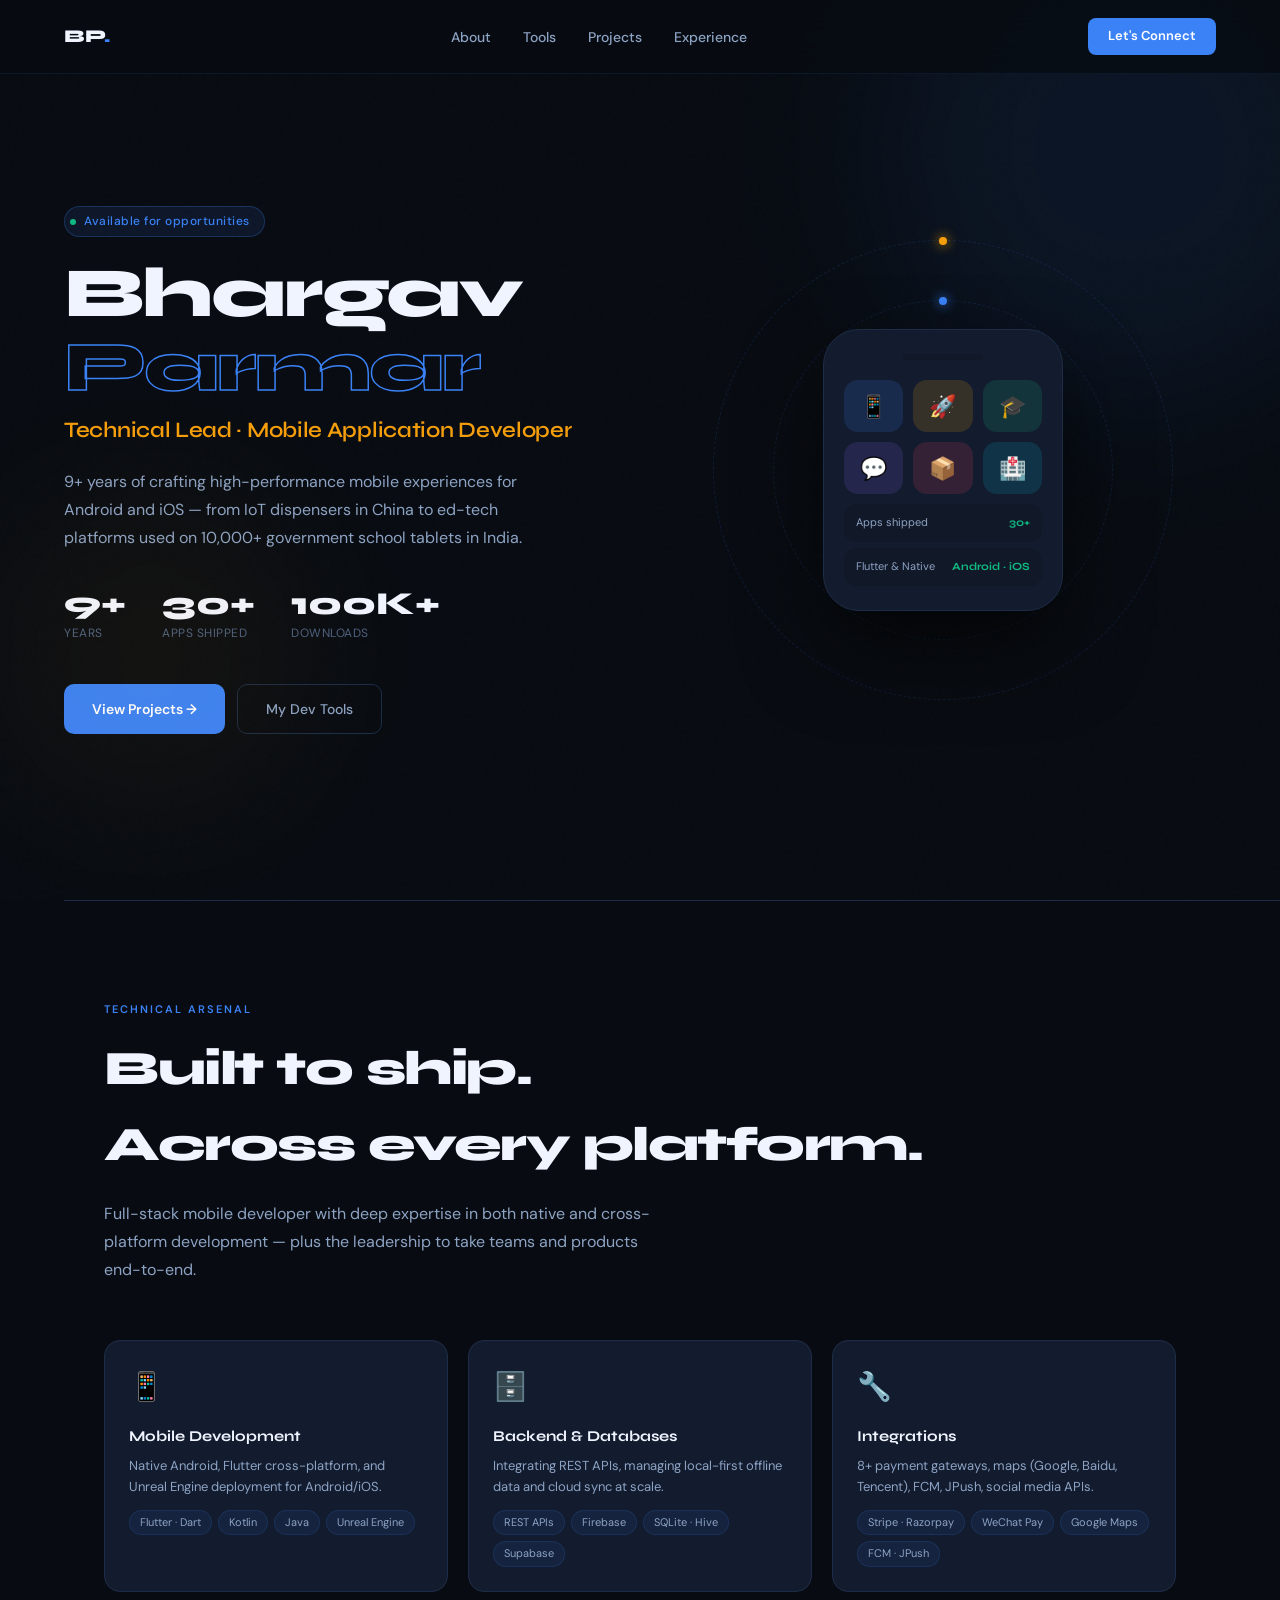
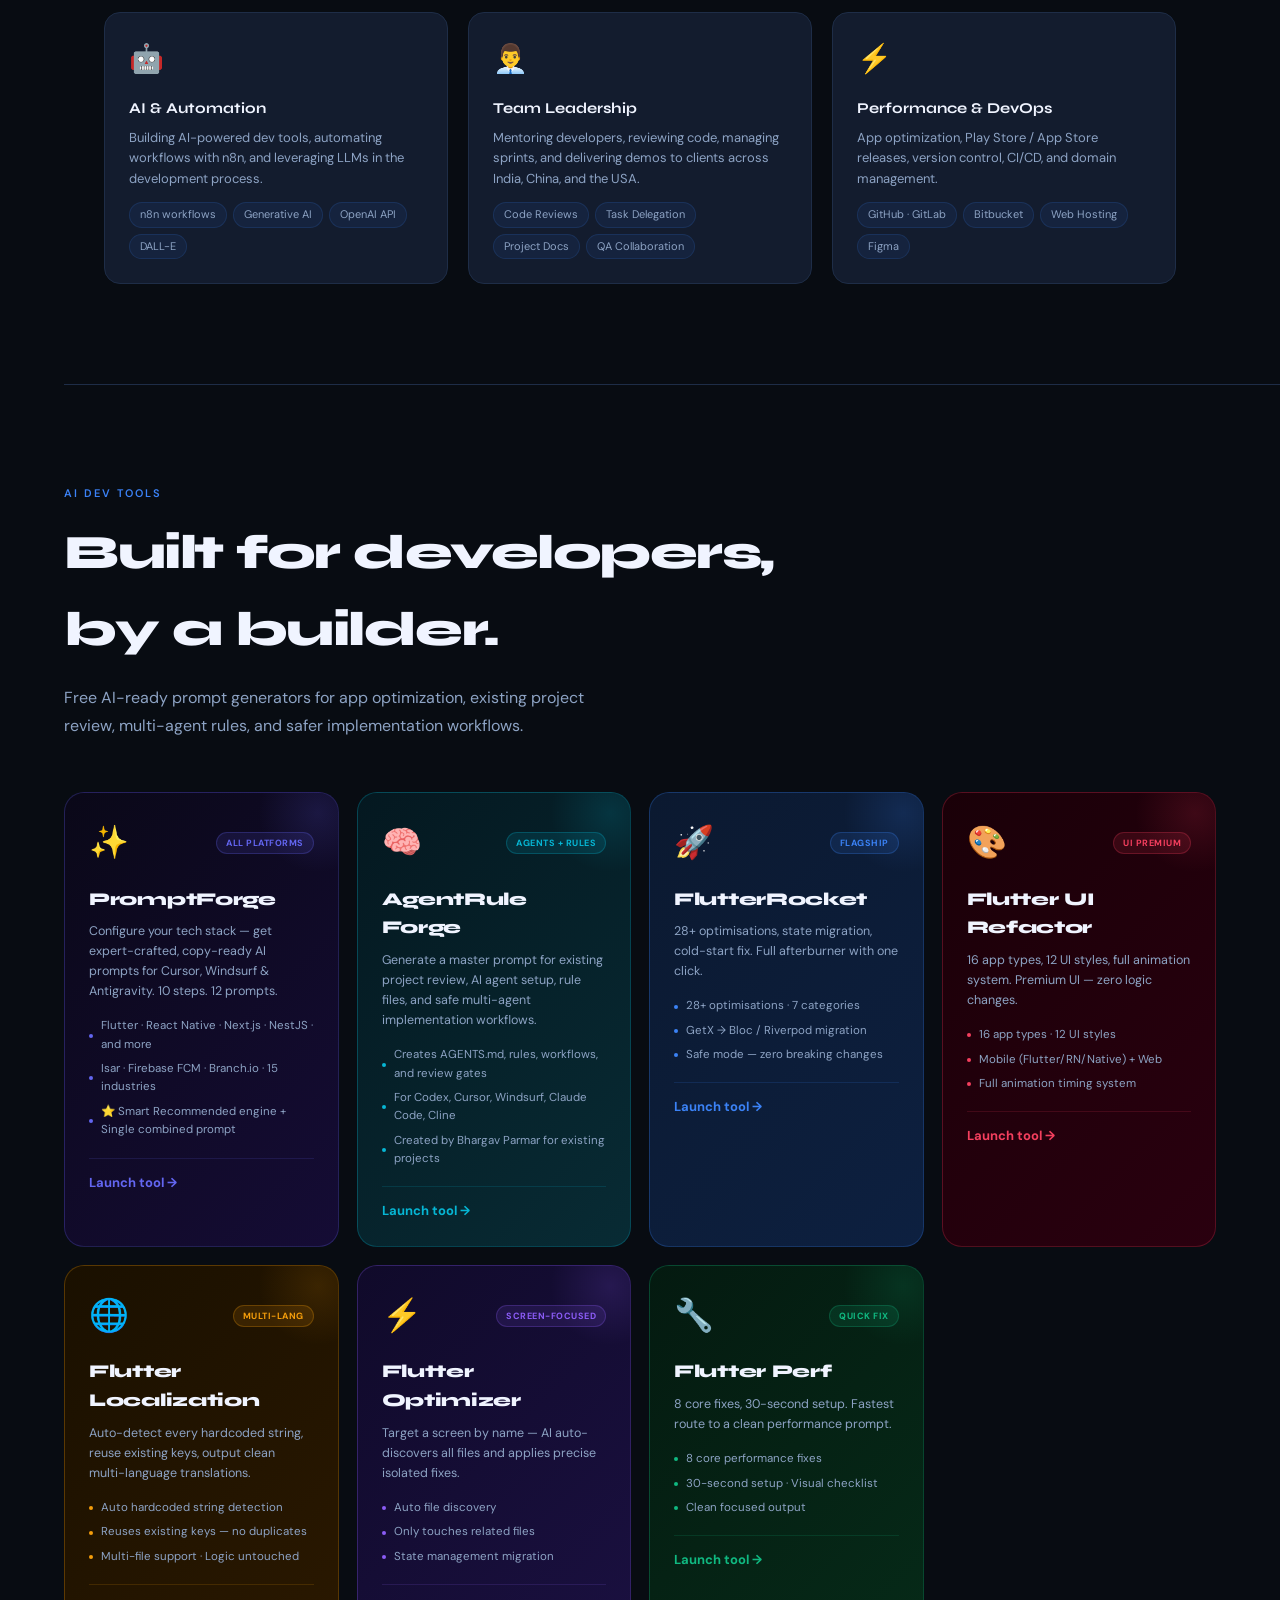
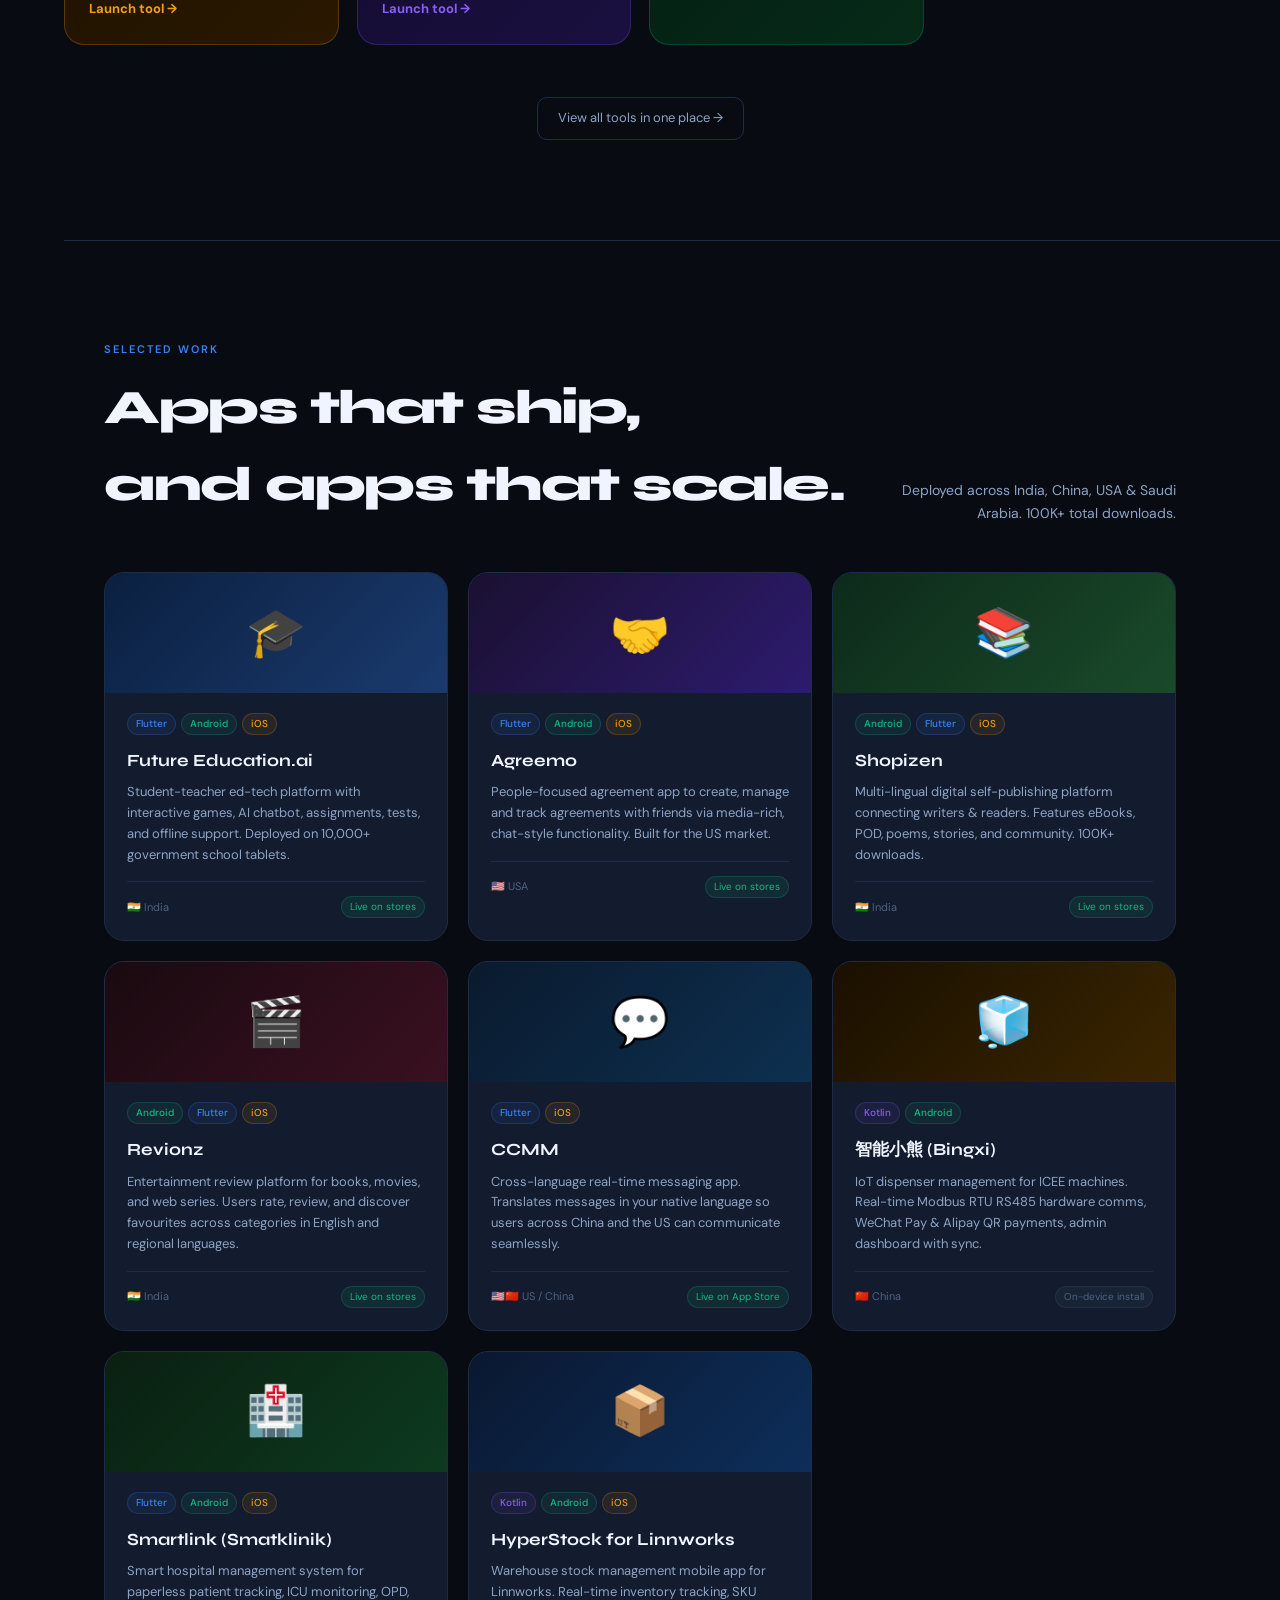
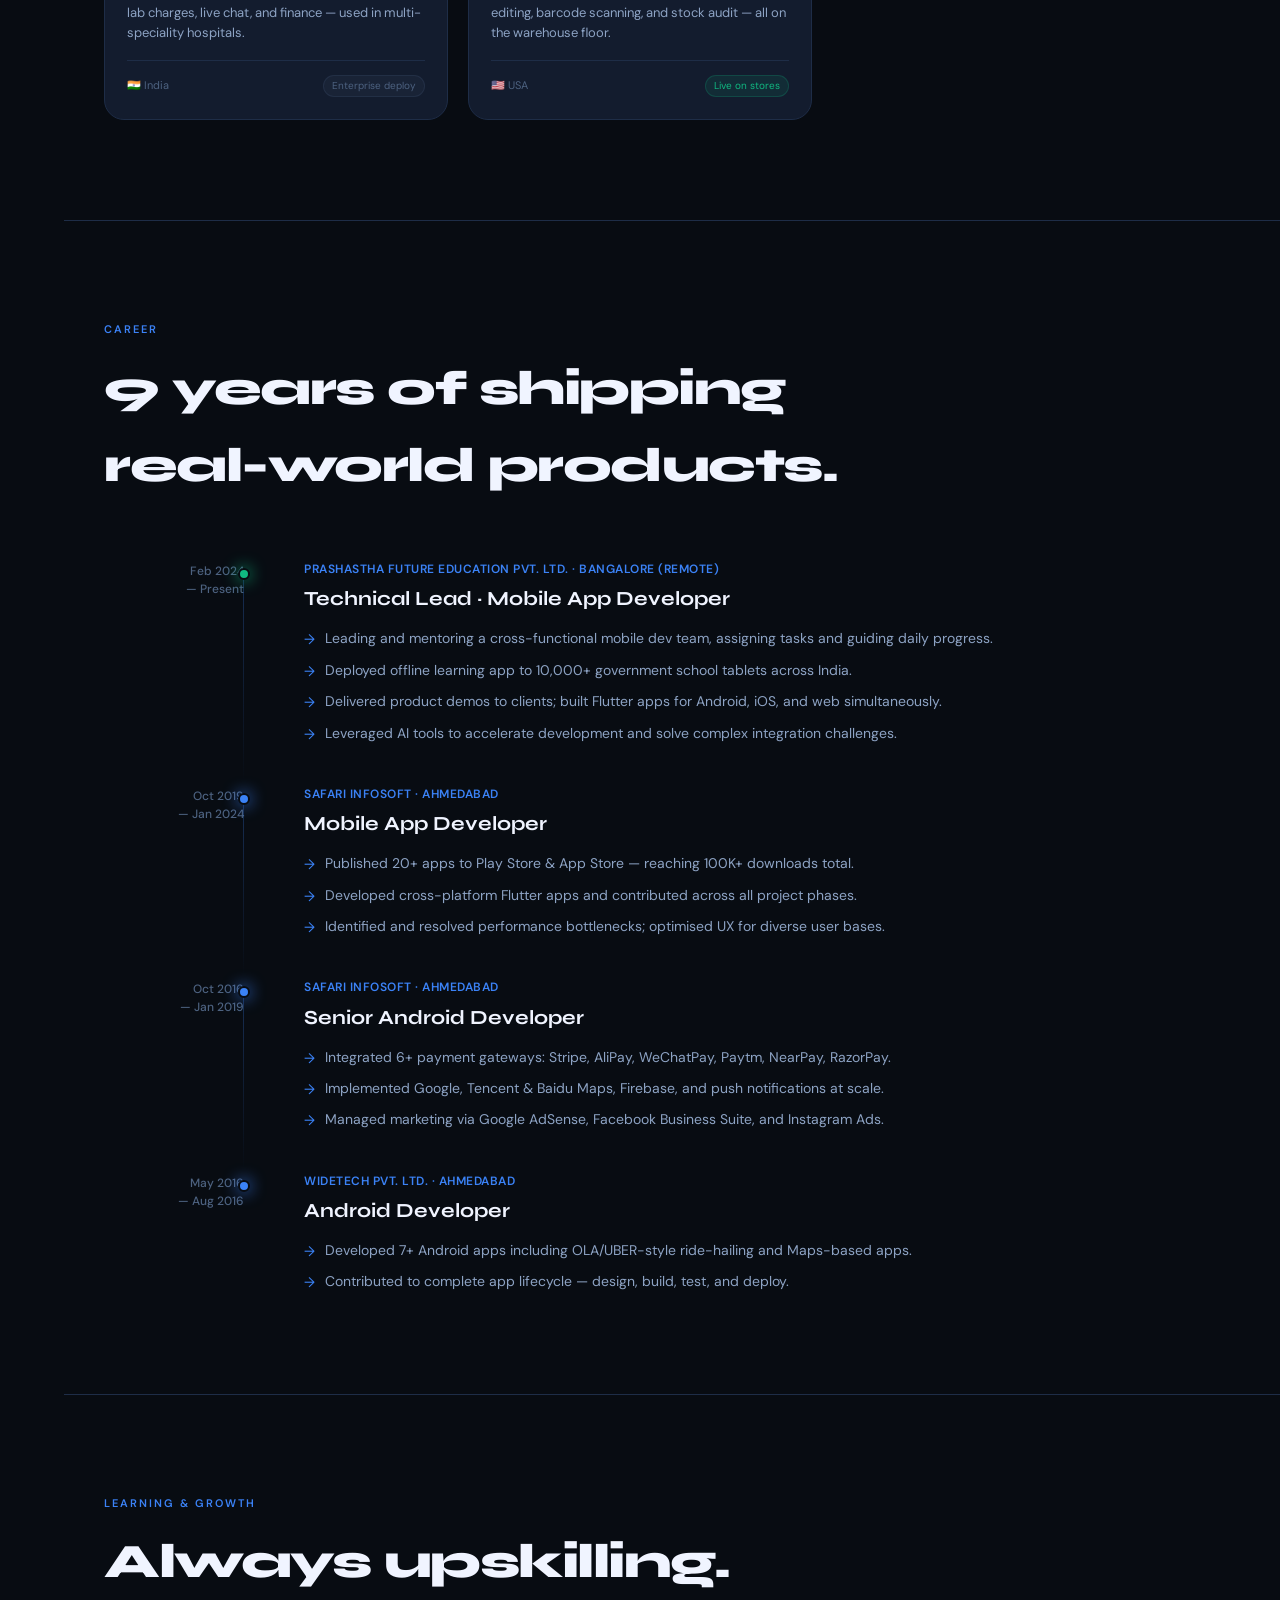
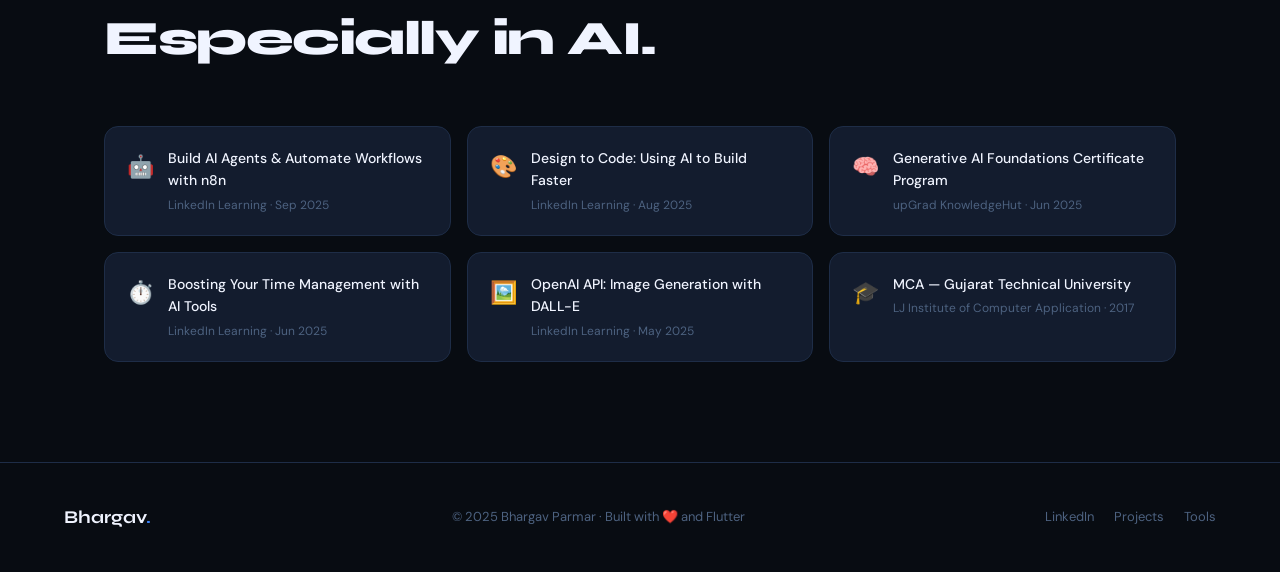
==== commit 38c490ae: "feat: add AgentRule Forge tool" ====
--- a/index.html
+++ b/index.html
@@ -357,11 +357,11 @@
   <div style="max-width:1200px;margin:0 auto">
 
     <!-- Header -->
-    <div class="sec-eyebrow fade-up">Flutter Dev Tools</div>
-    <h2 class="sec-title fade-up">Built for Flutter devs,<br/>by a Flutter dev.</h2>
-    <p class="sec-desc fade-up" style="margin-bottom:52px">Free AI-ready prompt generators that make your app faster, lighter, and smoother — battle-tested across 30+ production apps.</p>
-
-    <!-- 6 Tool Cards -->
+    <div class="sec-eyebrow fade-up">AI Dev Tools</div>
+    <h2 class="sec-title fade-up">Built for developers,<br/>by a builder.</h2>
+    <p class="sec-desc fade-up" style="margin-bottom:52px">Free AI-ready prompt generators for app optimization, existing project review, multi-agent rules, and safer implementation workflows.</p>
+
+    <!-- Tool Cards -->
     <div style="display:grid;grid-template-columns:repeat(auto-fit,minmax(260px,1fr));gap:18px;margin-bottom:52px">
 
       <!-- PromptForge -->
@@ -382,6 +382,27 @@
         </div>
         <div style="padding-top:14px;border-top:1px solid rgba(99,102,241,.15)">
           <div style="font-size:13px;font-weight:700;color:#6366f1">Launch tool →</div>
+        </div>
+      </a>
+
+      <!-- AgentRule Forge -->
+      <a href="agent-rule-forge/" style="background:linear-gradient(135deg,#041820,#082B34);border:1px solid rgba(6,182,212,.25);border-radius:20px;padding:24px;text-decoration:none;display:block;transition:all .25s;position:relative;overflow:hidden" class="fade-up"
+         onmouseover="this.style.transform='translateY(-6px)';this.style.borderColor='rgba(6,182,212,.6)';this.style.boxShadow='0 24px 60px rgba(6,182,212,.16)'"
+         onmouseout="this.style.transform='';this.style.borderColor='rgba(6,182,212,.25)';this.style.boxShadow=''">
+        <div style="position:absolute;top:-40px;right:-40px;width:120px;height:120px;background:radial-gradient(circle,rgba(6,182,212,.14),transparent 70%);pointer-events:none"></div>
+        <div style="display:flex;align-items:center;justify-content:space-between;margin-bottom:16px">
+          <div style="font-size:32px">🧠</div>
+          <div style="font-size:9px;padding:3px 9px;border-radius:20px;background:rgba(6,182,212,.12);border:1px solid rgba(6,182,212,.25);color:#06B6D4;font-weight:700;letter-spacing:.5px">AGENTS + RULES</div>
+        </div>
+        <div style="font-family:var(--font-display);font-size:18px;font-weight:800;color:var(--text);margin-bottom:8px;letter-spacing:-.3px">AgentRule Forge</div>
+        <div style="font-size:12.5px;color:var(--text2);line-height:1.6;margin-bottom:16px">Generate a master prompt for existing project review, AI agent setup, rule files, and safe multi-agent implementation workflows.</div>
+        <div style="display:flex;flex-direction:column;gap:6px;margin-bottom:18px">
+          <div style="display:flex;align-items:center;gap:8px;font-size:11.5px;color:var(--text2)"><div style="width:4px;height:4px;border-radius:50%;background:#06B6D4;flex-shrink:0"></div>Creates AGENTS.md, rules, workflows, and review gates</div>
+          <div style="display:flex;align-items:center;gap:8px;font-size:11.5px;color:var(--text2)"><div style="width:4px;height:4px;border-radius:50%;background:#06B6D4;flex-shrink:0"></div>For Codex, Cursor, Windsurf, Claude Code, Cline</div>
+          <div style="display:flex;align-items:center;gap:8px;font-size:11.5px;color:var(--text2)"><div style="width:4px;height:4px;border-radius:50%;background:#06B6D4;flex-shrink:0"></div>Created by Bhargav Parmar for existing projects</div>
+        </div>
+        <div style="padding-top:14px;border-top:1px solid rgba(6,182,212,.15)">
+          <div style="font-size:13px;font-weight:700;color:#06B6D4">Launch tool →</div>
         </div>
       </a>
 
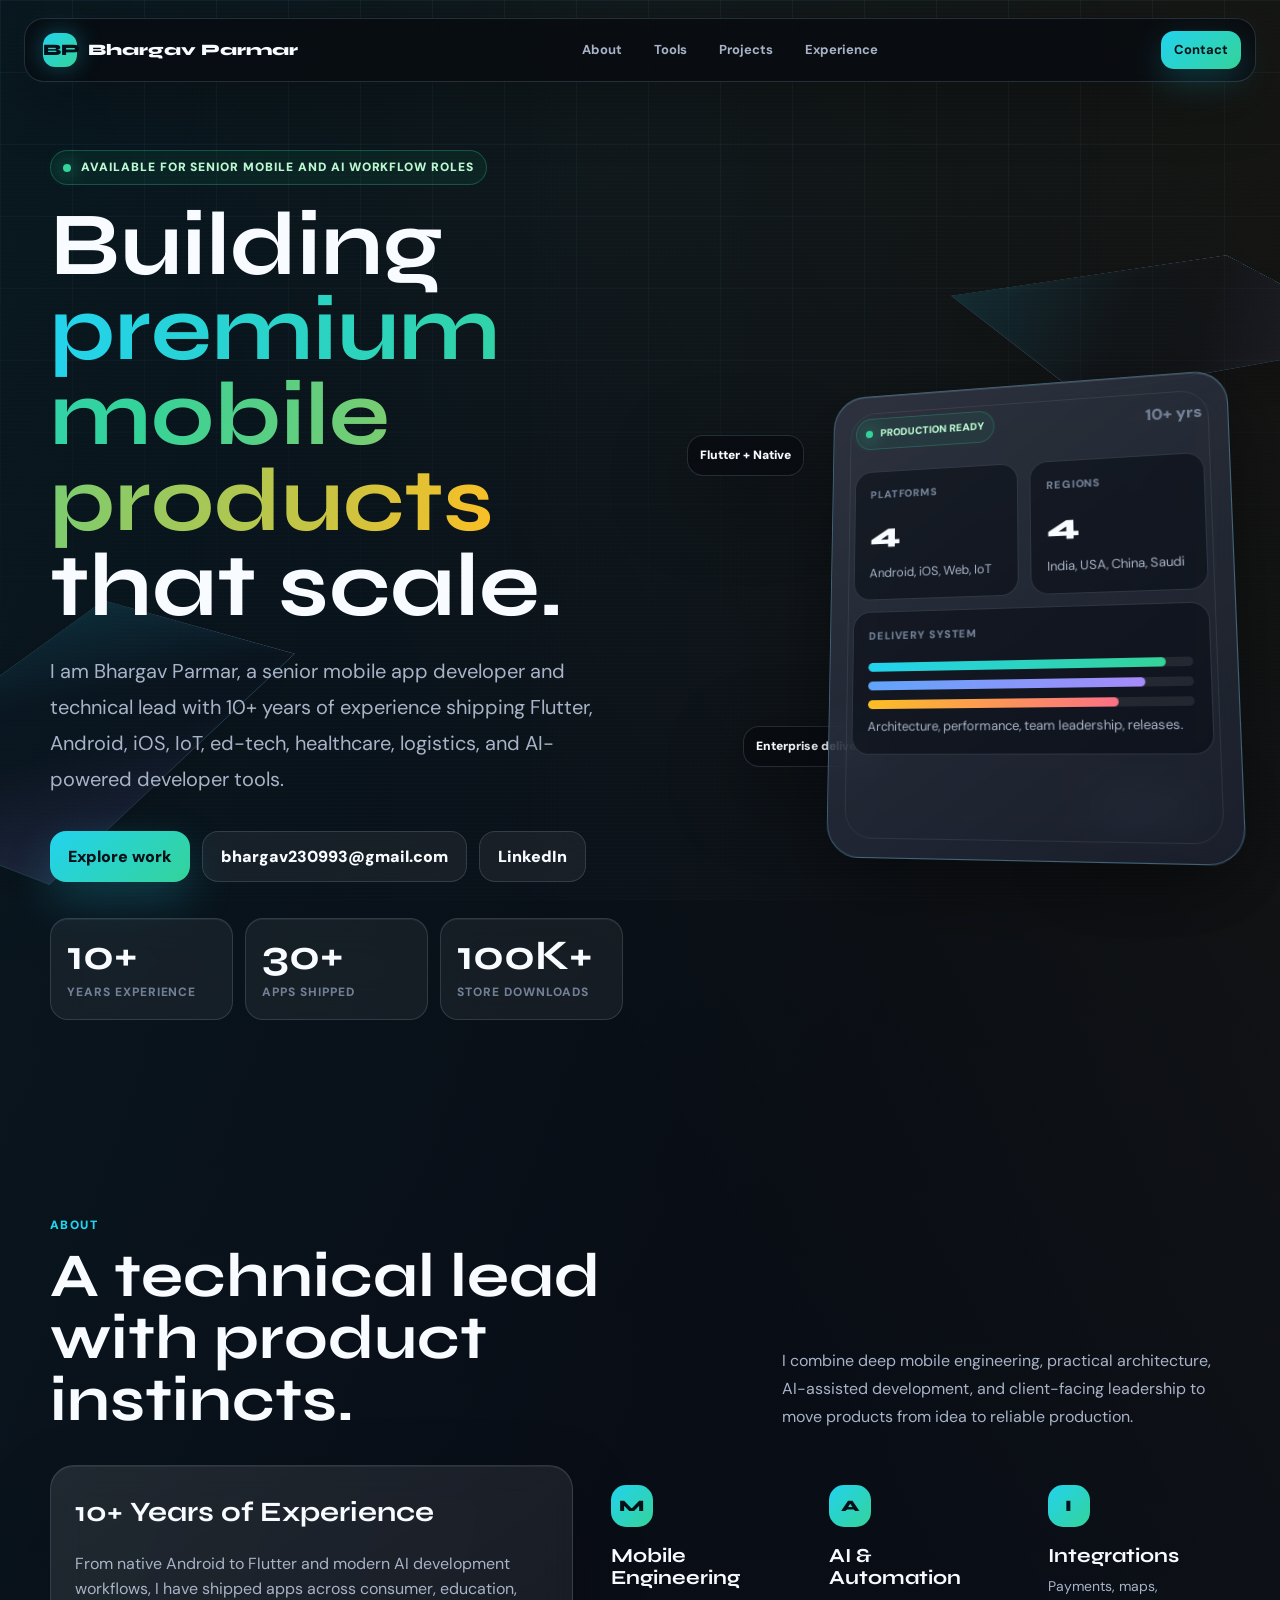
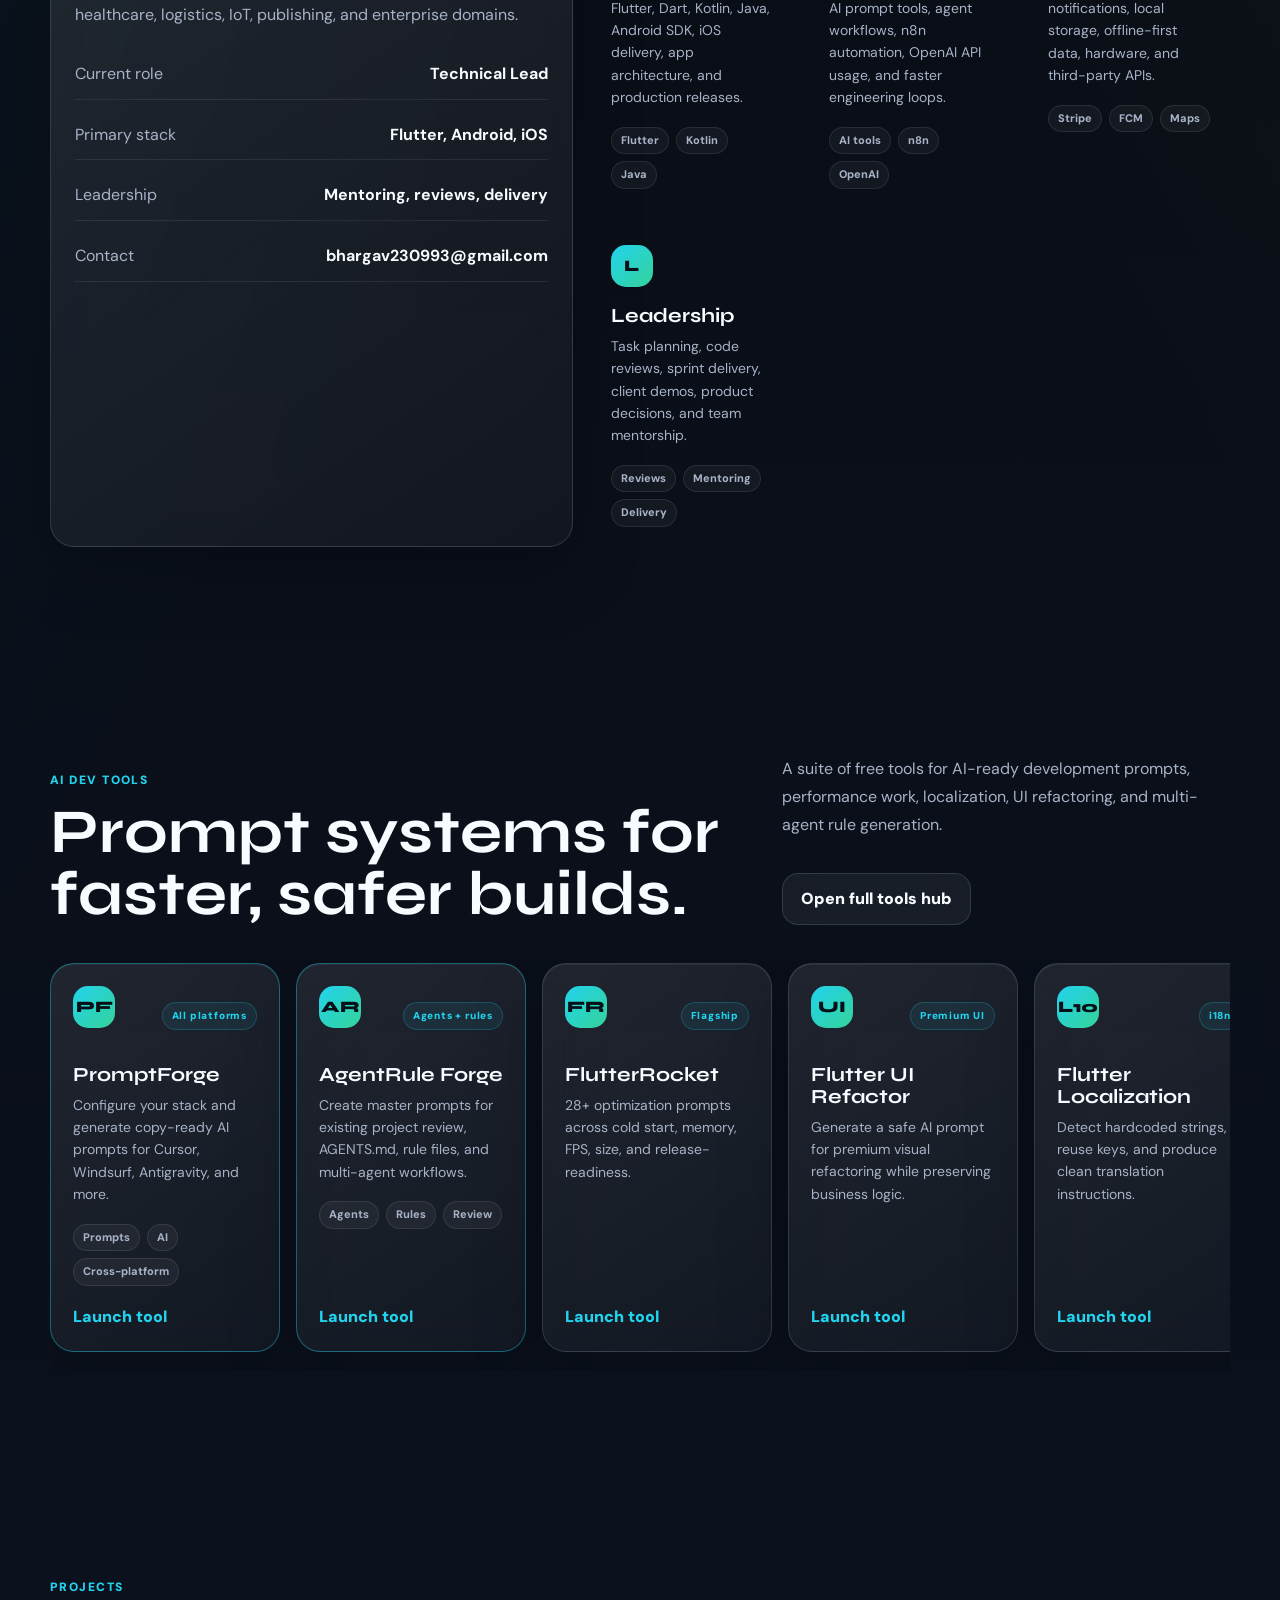
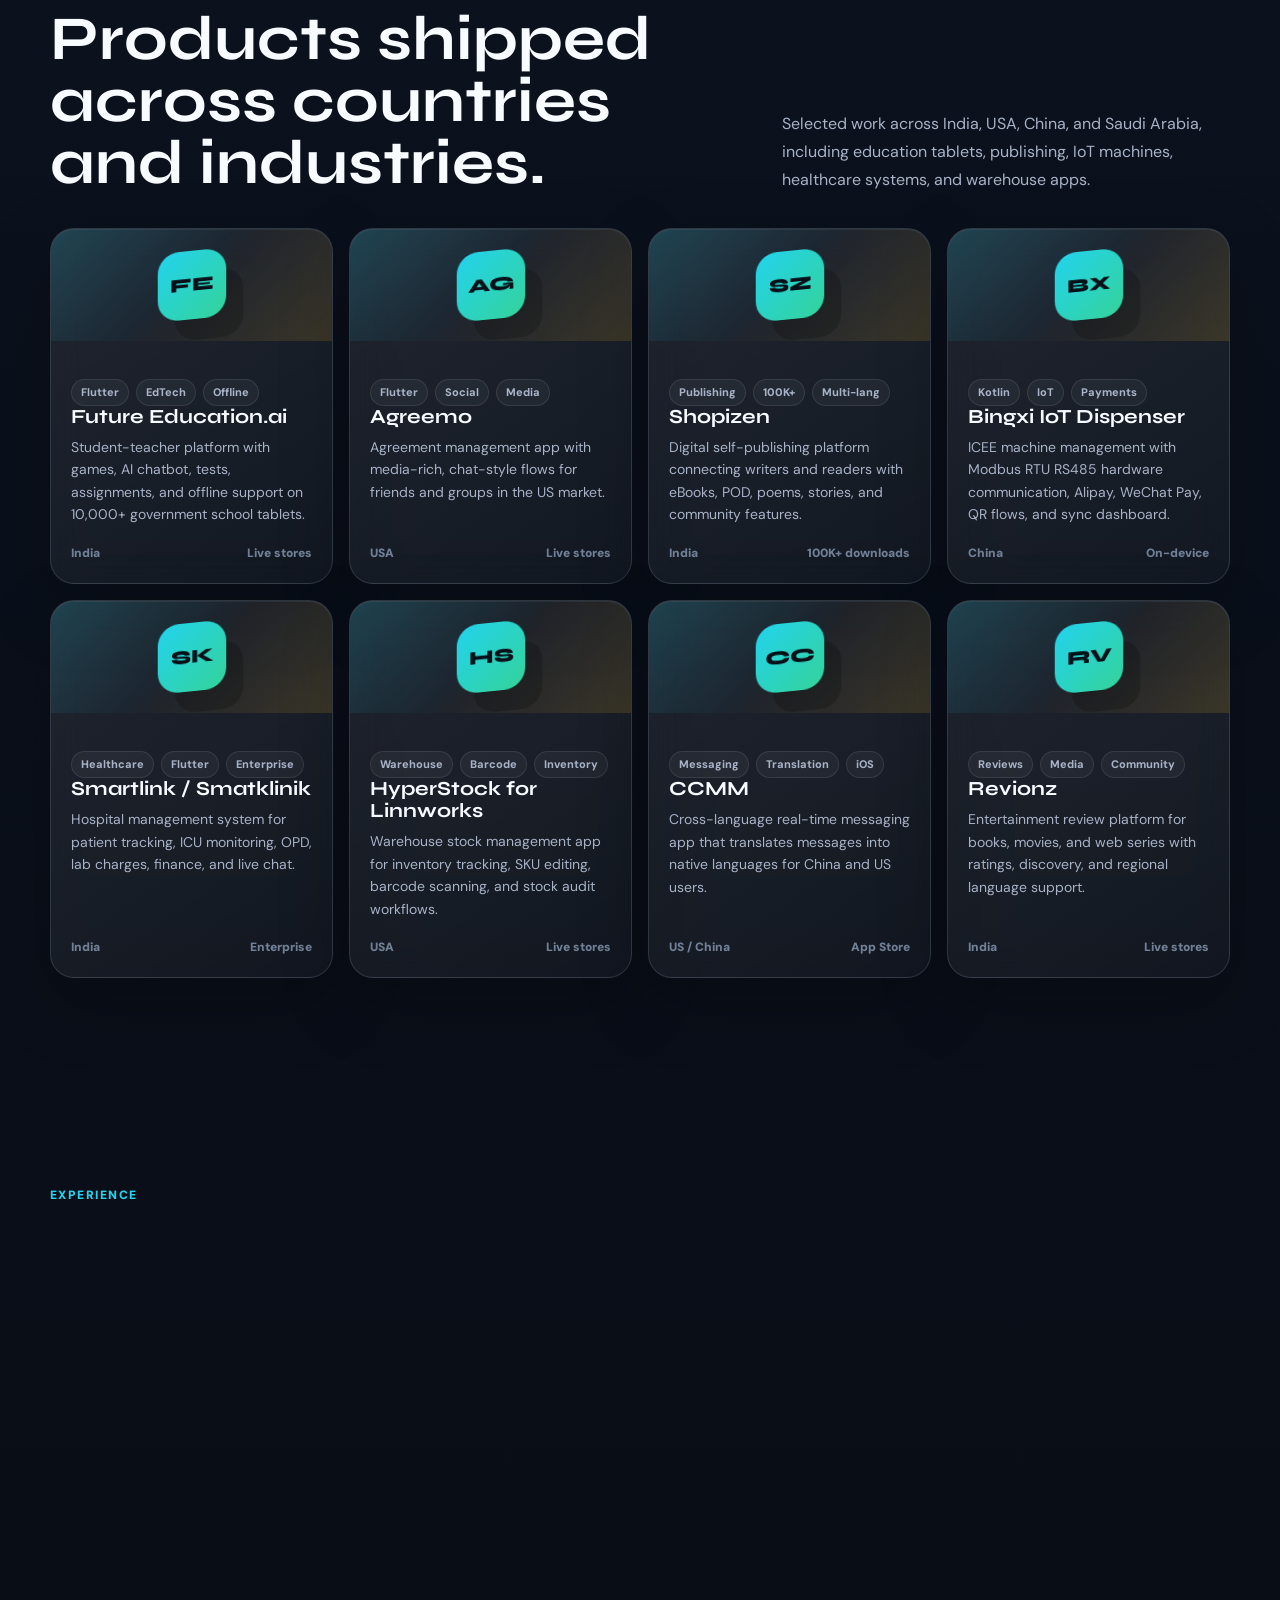
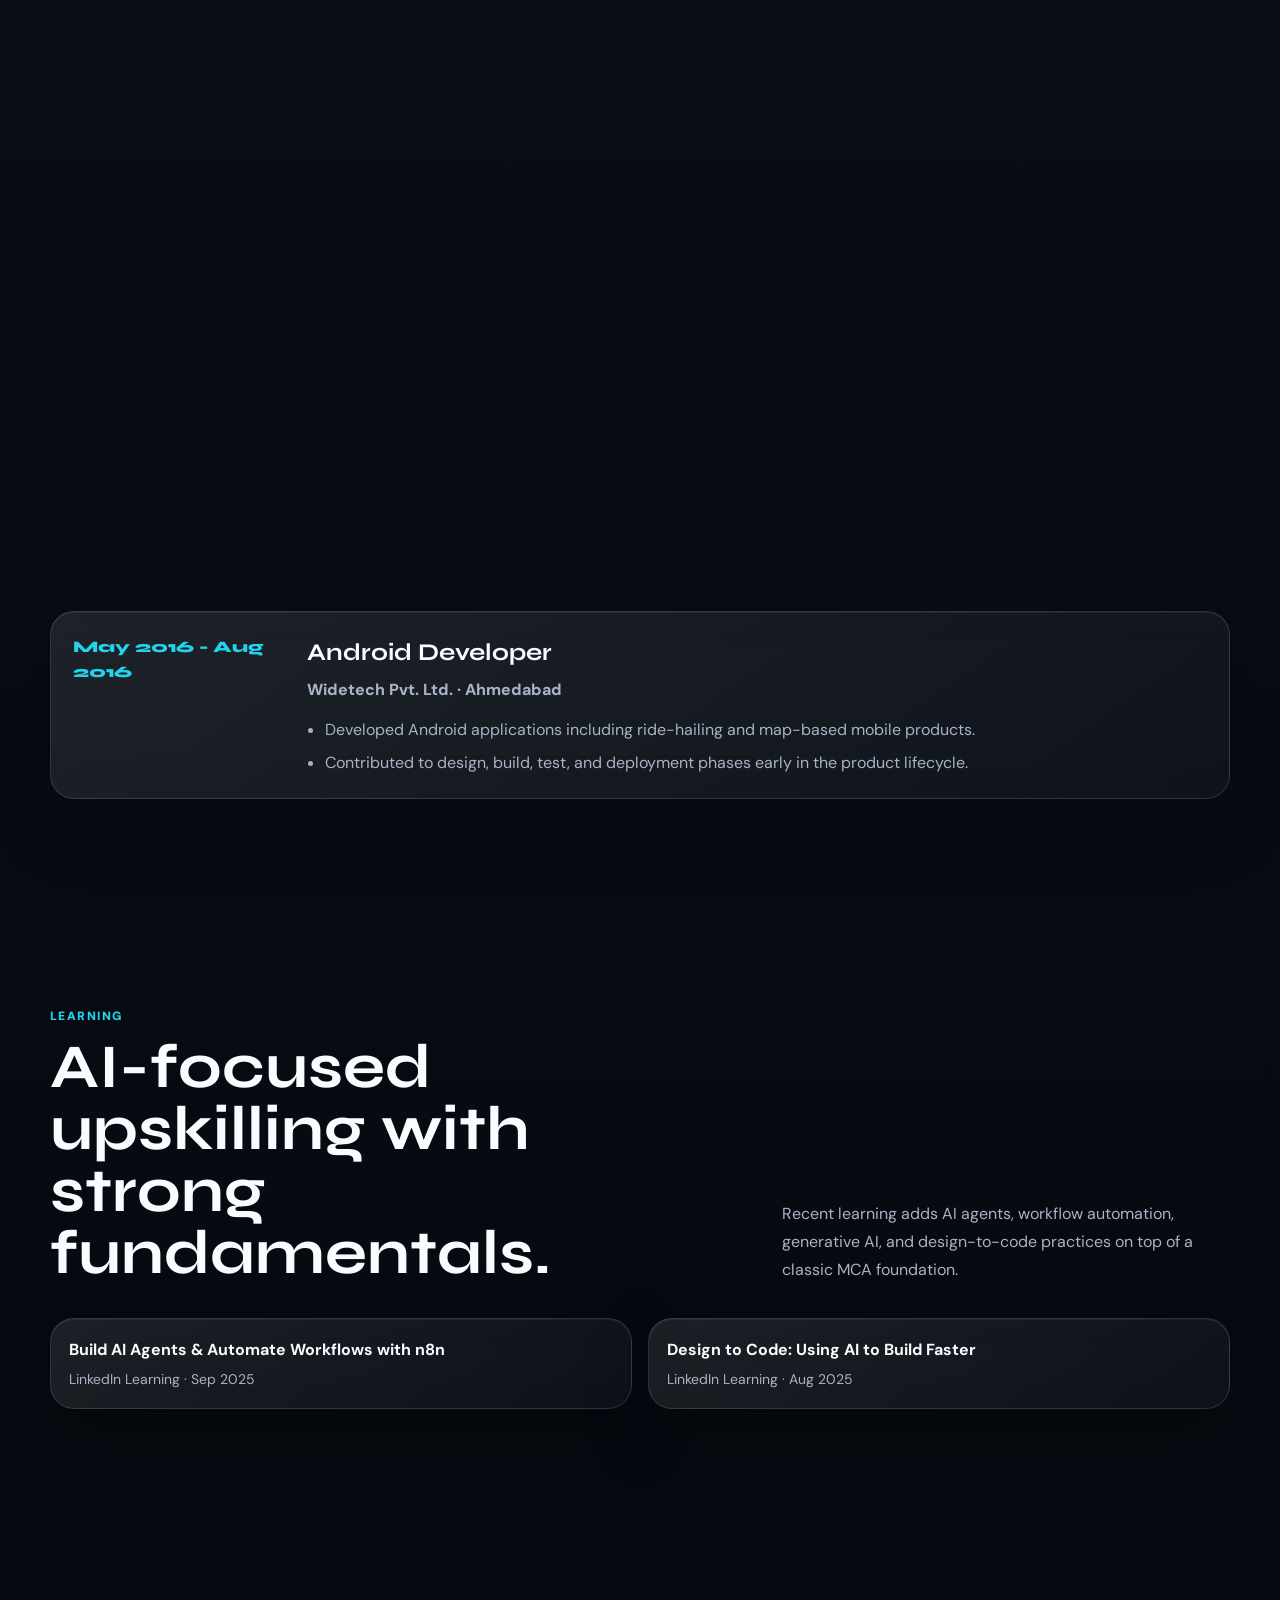
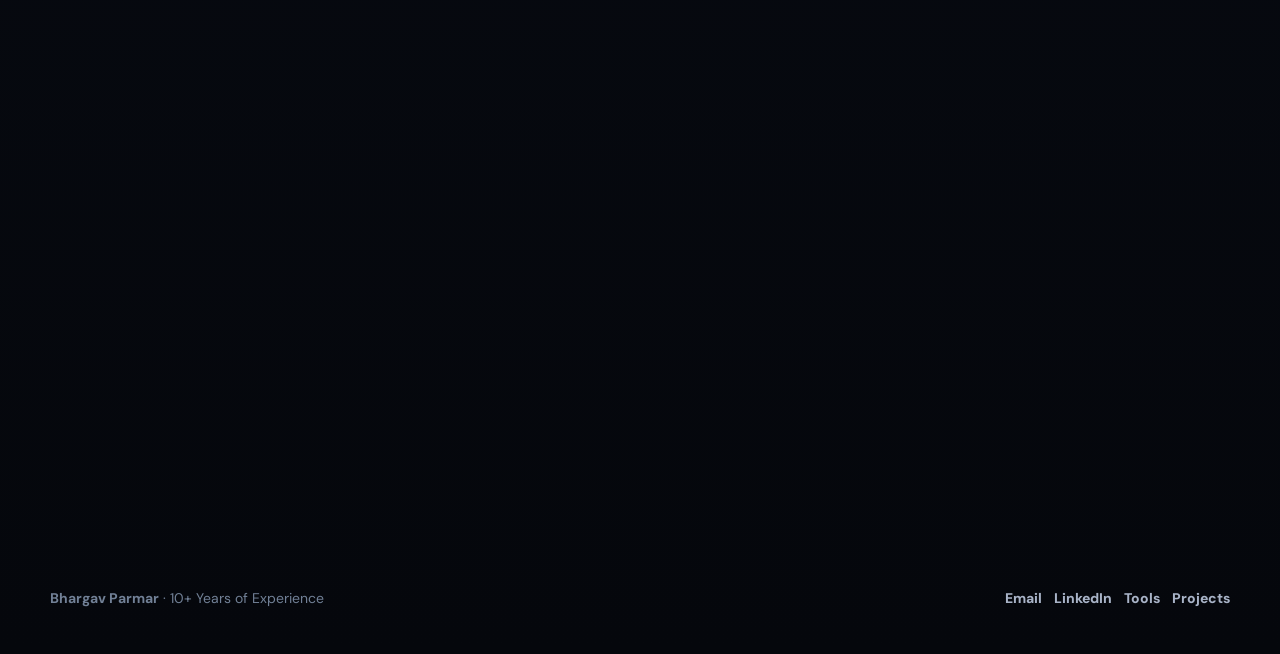
==== commit e348d8de: "feat: redesign portfolio theme" ====
--- a/index.html
+++ b/index.html
@@ -1,773 +1,389 @@
 <!DOCTYPE html>
 <html lang="en">
 <head>
-<meta charset="UTF-8"/>
-<meta name="viewport" content="width=device-width, initial-scale=1.0"/>
-<title>Bhargav Parmar — Mobile App Developer & Tech Lead</title>
-<link rel="preconnect" href="https://fonts.googleapis.com"/>
-<link href="https://fonts.googleapis.com/css2?family=Syne:wght@400;500;600;700;800&family=DM+Sans:ital,opsz,wght@0,9..40,300;0,9..40,400;0,9..40,500;1,9..40,300&display=swap" rel="stylesheet"/>
-<style>
-:root{
-  --bg:#080C12;
-  --bg2:#0D1220;
-  --bg3:#111827;
-  --card:#131C2E;
-  --border:#1E2D47;
-  --accent:#3B82F6;
-  --accent2:#F59E0B;
-  --accent3:#10B981;
-  --text:#F0F4FF;
-  --text2:#8DA3C4;
-  --text3:#4D6280;
-  --font-display:'Syne',sans-serif;
-  --font-body:'DM Sans',sans-serif;
-}
-*{margin:0;padding:0;box-sizing:border-box}
-html{scroll-behavior:smooth}
-body{background:var(--bg);color:var(--text);font-family:var(--font-body);line-height:1.6;overflow-x:hidden}
-
-/* ── NOISE OVERLAY ── */
-body::before{content:'';position:fixed;inset:0;background-image:url("data:image/svg+xml,%3Csvg viewBox='0 0 256 256' xmlns='http://www.w3.org/2000/svg'%3E%3Cfilter id='noise'%3E%3CfeTurbulence type='fractalNoise' baseFrequency='0.9' numOctaves='4' stitchTiles='stitch'/%3E%3C/filter%3E%3Crect width='100%25' height='100%25' filter='url(%23noise)' opacity='0.04'/%3E%3C/svg%3E");opacity:.4;pointer-events:none;z-index:0}
-
-/* ── NAV ── */
-nav{position:fixed;top:0;width:100%;z-index:100;padding:18px 5%;display:flex;align-items:center;justify-content:space-between;background:rgba(8,12,18,.85);backdrop-filter:blur(16px);border-bottom:1px solid rgba(59,130,246,.1)}
-.nav-logo{font-family:var(--font-display);font-size:18px;font-weight:800;letter-spacing:-0.5px;color:var(--text)}
-.nav-logo span{color:var(--accent)}
-.nav-links{display:flex;gap:32px;list-style:none}
-.nav-links a{color:var(--text2);text-decoration:none;font-size:14px;font-weight:500;transition:color .2s}
-.nav-links a:hover{color:var(--text)}
-.nav-cta{background:var(--accent);color:#fff;padding:8px 20px;border-radius:8px;font-size:13px;font-weight:600;text-decoration:none;transition:opacity .2s}
-.nav-cta:hover{opacity:.85}
-
-/* ── HERO ── */
-.hero{min-height:100vh;display:flex;align-items:center;padding:120px 5% 80px;position:relative;overflow:hidden}
-.hero-grid{display:grid;grid-template-columns:1fr 1fr;gap:60px;align-items:center;width:100%;max-width:1200px;margin:0 auto}
-.hero-eyebrow{display:inline-flex;align-items:center;gap:8px;background:rgba(59,130,246,.1);border:1px solid rgba(59,130,246,.25);border-radius:100px;padding:5px 14px 5px 5px;font-size:12px;font-weight:500;color:var(--accent);margin-bottom:20px;letter-spacing:.5px}
-.hero-eyebrow-dot{width:6px;height:6px;border-radius:50%;background:#10B981;animation:pulse 2s infinite}
-@keyframes pulse{0%,100%{opacity:1;transform:scale(1)}50%{opacity:.5;transform:scale(.8)}}
-h1.hero-name{font-family:var(--font-display);font-size:clamp(44px,5.5vw,72px);font-weight:800;line-height:1.05;letter-spacing:-2px;margin-bottom:8px}
-h1.hero-name .first{color:var(--text)}
-h1.hero-name .last{-webkit-text-stroke:1.5px var(--accent);color:transparent}
-.hero-title{font-family:var(--font-display);font-size:clamp(16px,2vw,22px);font-weight:600;color:var(--accent2);margin-bottom:20px;letter-spacing:-.3px}
-.hero-desc{font-size:16px;color:var(--text2);line-height:1.75;margin-bottom:36px;max-width:480px}
-.hero-stats{display:flex;gap:36px;margin-bottom:40px}
-.stat-num{font-family:var(--font-display);font-size:32px;font-weight:800;color:var(--text);line-height:1}
-.stat-label{font-size:12px;color:var(--text3);margin-top:4px;letter-spacing:.5px;text-transform:uppercase}
-.hero-btns{display:flex;gap:12px}
-.btn-primary{background:var(--accent);color:#fff;padding:13px 28px;border-radius:10px;font-size:14px;font-weight:600;text-decoration:none;transition:all .2s;display:inline-flex;align-items:center;gap:8px}
-.btn-primary:hover{transform:translateY(-2px);box-shadow:0 12px 30px rgba(59,130,246,.35)}
-.btn-secondary{background:transparent;border:1px solid var(--border);color:var(--text2);padding:13px 28px;border-radius:10px;font-size:14px;font-weight:500;text-decoration:none;transition:all .2s}
-.btn-secondary:hover{border-color:var(--accent);color:var(--text)}
-
-/* HERO VISUAL */
-.hero-visual{position:relative;display:flex;justify-content:center;align-items:center}
-.hero-phone{width:240px;background:var(--card);border-radius:36px;border:1.5px solid var(--border);padding:24px 20px;position:relative;z-index:2;box-shadow:0 40px 80px rgba(0,0,0,.6)}
-.phone-notch{width:80px;height:6px;background:var(--bg3);border-radius:3px;margin:0 auto 20px}
-.phone-app-row{display:grid;grid-template-columns:repeat(3,1fr);gap:10px;margin-bottom:10px}
-.phone-app{height:52px;border-radius:14px;display:flex;align-items:center;justify-content:center;font-size:22px;font-weight:700;animation:float 3s ease-in-out infinite}
-.phone-app:nth-child(2){animation-delay:.4s}.phone-app:nth-child(3){animation-delay:.8s}
-.phone-app:nth-child(4){animation-delay:.2s}.phone-app:nth-child(5){animation-delay:.6s}.phone-app:nth-child(6){animation-delay:1s}
-@keyframes float{0%,100%{transform:translateY(0)}50%{transform:translateY(-5px)}}
-.pa-blue{background:rgba(59,130,246,.15);color:var(--accent)}
-.pa-amber{background:rgba(245,158,11,.15);color:var(--accent2)}
-.pa-green{background:rgba(16,185,129,.15);color:var(--accent3)}
-.pa-purple{background:rgba(139,92,246,.15);color:#8B5CF6}
-.pa-rose{background:rgba(244,63,94,.15);color:#F43F5E}
-.pa-cyan{background:rgba(6,182,212,.15);color:#06B6D4}
-.phone-stat{background:var(--bg3);border-radius:12px;padding:10px 12px;display:flex;justify-content:space-between;align-items:center;margin-top:10px;font-size:11px}
-.phone-stat-l{color:var(--text2)}.phone-stat-num{font-weight:700;color:var(--accent3);font-family:var(--font-display)}
-.orbit{position:absolute;border-radius:50%;border:1px dashed rgba(59,130,246,.15);animation:spin 20s linear infinite}
-.orbit1{width:340px;height:340px}.orbit2{width:460px;height:460px;animation-duration:30s;animation-direction:reverse}
-.orbit-dot{position:absolute;width:8px;height:8px;border-radius:50%;background:var(--accent);top:-4px;left:50%;transform:translateX(-50%);box-shadow:0 0 12px var(--accent)}
-@keyframes spin{to{transform:rotate(360deg)}}
-
-/* ── BG GLOWS ── */
-.glow{position:absolute;border-radius:50%;filter:blur(80px);pointer-events:none}
-.glow-blue{width:500px;height:500px;background:rgba(59,130,246,.08);top:-100px;right:-100px}
-.glow-amber{width:300px;height:300px;background:rgba(245,158,11,.05);bottom:100px;left:0}
-
-/* ── SECTION BASE ── */
-section{padding:100px 5%;max-width:1200px;margin:0 auto;position:relative;z-index:1}
-.sec-eyebrow{font-size:11px;letter-spacing:2px;text-transform:uppercase;color:var(--accent);font-weight:600;margin-bottom:12px}
-h2.sec-title{font-family:var(--font-display);font-size:clamp(32px,4vw,48px);font-weight:800;letter-spacing:-1.5px;margin-bottom:16px}
-.sec-desc{font-size:16px;color:var(--text2);max-width:560px;line-height:1.75}
-.sec-divider{width:100%;height:1px;background:var(--border);margin:0 5%}
-
-/* ── SKILLS ── */
-.skills-wrap{margin-top:56px;display:grid;grid-template-columns:repeat(auto-fit,minmax(260px,1fr));gap:20px}
-.skill-card{background:var(--card);border:1px solid var(--border);border-radius:16px;padding:24px;transition:border-color .2s,transform .2s}
-.skill-card:hover{border-color:rgba(59,130,246,.4);transform:translateY(-4px)}
-.skill-icon{font-size:28px;margin-bottom:14px}
-.skill-name{font-family:var(--font-display);font-weight:700;font-size:15px;margin-bottom:8px}
-.skill-tags{display:flex;flex-wrap:wrap;gap:6px;margin-top:12px}
-.stag{font-size:11px;padding:3px 10px;border-radius:20px;background:rgba(59,130,246,.08);border:1px solid rgba(59,130,246,.15);color:var(--text2)}
-
-/* ── FEATURED TOOL ── */
-.tool-section{padding:100px 5%}
-.tool-inner{max-width:1200px;margin:0 auto}
-.tool-card{background:linear-gradient(135deg,#0B1930 0%,#0D2040 50%,#0A1525 100%);border:1px solid rgba(59,130,246,.25);border-radius:24px;padding:56px;position:relative;overflow:hidden;display:grid;grid-template-columns:1fr 1fr;gap:60px;align-items:center}
-.tool-card::before{content:'';position:absolute;top:-100px;right:-100px;width:400px;height:400px;background:radial-gradient(circle,rgba(59,130,246,.15),transparent 60%);pointer-events:none}
-.tool-badge{display:inline-flex;align-items:center;gap:6px;background:rgba(245,158,11,.1);border:1px solid rgba(245,158,11,.3);border-radius:100px;padding:4px 12px;font-size:11px;font-weight:600;color:var(--accent2);margin-bottom:20px;letter-spacing:.5px}
-.tool-title{font-family:var(--font-display);font-size:clamp(28px,3.5vw,44px);font-weight:800;letter-spacing:-1.5px;margin-bottom:16px;line-height:1.1}
-.tool-title span{color:var(--accent)}
-.tool-desc{font-size:15px;color:var(--text2);line-height:1.75;margin-bottom:28px}
-.tool-features{display:flex;flex-direction:column;gap:12px;margin-bottom:32px}
-.tf{display:flex;align-items:center;gap:10px;font-size:14px;color:var(--text2)}
-.tf-dot{width:6px;height:6px;border-radius:50%;background:var(--accent3);flex-shrink:0}
-.tool-link{display:inline-flex;align-items:center;gap:8px;background:var(--accent);color:#fff;padding:13px 28px;border-radius:10px;font-size:14px;font-weight:600;text-decoration:none;transition:all .2s}
-.tool-link:hover{transform:translateY(-2px);box-shadow:0 12px 30px rgba(59,130,246,.35)}
-.tool-visual{background:var(--bg3);border-radius:16px;border:1px solid var(--border);padding:24px;position:relative}
-.tv-header{display:flex;align-items:center;gap:8px;margin-bottom:20px}
-.tv-dot{width:10px;height:10px;border-radius:50%}
-.tv-opt-row{display:grid;grid-template-columns:1fr 1fr;gap:8px;margin-bottom:8px}
-.tv-opt{background:rgba(16,185,129,.08);border:1px solid rgba(16,185,129,.2);border-radius:8px;padding:8px 10px;font-size:11px;color:var(--accent3);display:flex;align-items:center;gap:6px}
-.tv-opt-check{width:12px;height:12px;border-radius:3px;background:var(--accent3);display:flex;align-items:center;justify-content:center;font-size:8px;color:#fff;flex-shrink:0}
-.tv-btn{margin-top:14px;background:linear-gradient(90deg,#0B2250,#185FA5);color:#fff;border:none;border-radius:8px;padding:10px;width:100%;font-size:12px;font-weight:600;cursor:pointer;letter-spacing:.3px}
-
-/* ── PROJECTS ── */
-.projects-header{display:flex;align-items:flex-end;justify-content:space-between;margin-bottom:48px}
-.projects-grid{display:grid;grid-template-columns:repeat(auto-fit,minmax(300px,1fr));gap:20px}
-.proj-card{background:var(--card);border:1px solid var(--border);border-radius:20px;overflow:hidden;transition:all .25s;cursor:default}
-.proj-card:hover{border-color:rgba(59,130,246,.35);transform:translateY(-6px);box-shadow:0 24px 48px rgba(0,0,0,.4)}
-.proj-top{height:120px;display:flex;align-items:center;justify-content:center;font-size:48px;position:relative;overflow:hidden}
-.proj-body{padding:20px 22px 22px}
-.proj-tags{display:flex;flex-wrap:wrap;gap:5px;margin-bottom:12px}
-.ptag{font-size:10px;padding:2px 8px;border-radius:20px;background:rgba(59,130,246,.08);border:1px solid rgba(59,130,246,.15);color:var(--text2);font-weight:500}
-.ptag.android{background:rgba(16,185,129,.08);border-color:rgba(16,185,129,.2);color:var(--accent3)}
-.ptag.ios{background:rgba(245,158,11,.08);border-color:rgba(245,158,11,.2);color:var(--accent2)}
-.ptag.flutter{background:rgba(59,130,246,.08);border-color:rgba(59,130,246,.2);color:var(--accent)}
-.ptag.kotlin{background:rgba(139,92,246,.08);border-color:rgba(139,92,246,.2);color:#8B5CF6}
-.proj-name{font-family:var(--font-display);font-weight:700;font-size:17px;margin-bottom:8px}
-.proj-desc{font-size:13px;color:var(--text2);line-height:1.6}
-.proj-meta{display:flex;justify-content:space-between;align-items:center;margin-top:16px;padding-top:14px;border-top:1px solid var(--border)}
-.proj-country{font-size:11px;color:var(--text3);display:flex;align-items:center;gap:4px}
-.proj-live{font-size:10px;padding:2px 8px;border-radius:20px}
-.live{background:rgba(16,185,129,.1);color:var(--accent3);border:1px solid rgba(16,185,129,.2)}
-.private{background:rgba(77,98,128,.1);color:var(--text3);border:1px solid rgba(77,98,128,.2)}
-
-/* ── EXPERIENCE ── */
-.exp-timeline{margin-top:56px;display:flex;flex-direction:column;gap:0}
-.exp-item{display:grid;grid-template-columns:140px 1fr;gap:32px;position:relative;padding-bottom:40px}
-.exp-item:last-child{padding-bottom:0}
-.exp-item::before{content:'';position:absolute;left:139px;top:10px;bottom:0;width:1px;background:linear-gradient(to bottom,var(--accent),transparent);opacity:.3}
-.exp-item:last-child::before{display:none}
-.exp-date{text-align:right;padding-top:2px}
-.exp-date-text{font-size:12px;color:var(--text3);font-weight:500;line-height:1.5}
-.exp-dot{position:absolute;left:134px;top:8px;width:12px;height:12px;border-radius:50%;background:var(--accent);box-shadow:0 0 16px var(--accent);border:2px solid var(--bg)}
-.exp-current .exp-dot{background:var(--accent3);box-shadow:0 0 16px var(--accent3);animation:pulse 2s infinite}
-.exp-content{padding-left:28px}
-.exp-company{font-size:12px;color:var(--accent);font-weight:600;letter-spacing:.5px;text-transform:uppercase;margin-bottom:4px}
-.exp-role{font-family:var(--font-display);font-size:20px;font-weight:700;margin-bottom:12px}
-.exp-bullets{display:flex;flex-direction:column;gap:8px}
-.exp-bullet{font-size:14px;color:var(--text2);display:flex;gap:10px}
-.exp-bullet::before{content:'→';color:var(--accent);flex-shrink:0;margin-top:1px}
-
-/* ── CERTIFICATIONS ── */
-.certs-grid{display:grid;grid-template-columns:repeat(auto-fit,minmax(260px,1fr));gap:16px;margin-top:48px}
-.cert-card{background:var(--card);border:1px solid var(--border);border-radius:14px;padding:20px 22px;display:flex;gap:14px;align-items:flex-start;transition:border-color .2s}
-.cert-card:hover{border-color:rgba(245,158,11,.3)}
-.cert-icon{font-size:22px;flex-shrink:0;margin-top:2px}
-.cert-title{font-size:14px;font-weight:500;margin-bottom:4px}
-.cert-source{font-size:12px;color:var(--text3)}
-
-/* ── FOOTER ── */
-footer{padding:40px 5%;border-top:1px solid var(--border);display:flex;align-items:center;justify-content:space-between;max-width:1400px;margin:0 auto}
-.footer-left{font-family:var(--font-display);font-weight:700;font-size:18px;color:var(--text)}
-.footer-left span{color:var(--accent)}
-.footer-right{font-size:13px;color:var(--text3)}
-.footer-links{display:flex;gap:20px}
-.footer-links a{font-size:13px;color:var(--text3);text-decoration:none;transition:color .2s}
-.footer-links a:hover{color:var(--text)}
-
-/* ── SCROLL ANIMATIONS ── */
-.fade-up{opacity:0;transform:translateY(30px);transition:opacity .7s,transform .7s}
-.fade-up.visible{opacity:1;transform:none}
-
-/* ── MOBILE ── */
-@media(max-width:768px){
-  .hero-grid{grid-template-columns:1fr}
-  .hero-visual{display:none}
-  .tool-card{grid-template-columns:1fr;padding:32px 24px}
-  .projects-header{flex-direction:column;align-items:flex-start;gap:16px}
-  .exp-item{grid-template-columns:1fr}
-  .exp-item::before{display:none}
-  .exp-dot{display:none}
-  .exp-date{text-align:left}
-  footer{flex-direction:column;gap:16px;text-align:center}
-  .footer-links{justify-content:center}
-}
-</style>
+<meta charset="UTF-8">
+<meta name="viewport" content="width=device-width, initial-scale=1.0">
+<title>Bhargav Parmar - Senior Mobile App Developer & Technical Lead</title>
+<meta name="description" content="Portfolio of Bhargav Parmar, a senior mobile app developer and technical lead with 10+ years of experience building Flutter, Android, iOS, AI workflow, and enterprise mobile products.">
+<meta name="theme-color" content="#070a10">
+<link rel="preconnect" href="https://fonts.googleapis.com">
+<link rel="preconnect" href="https://fonts.gstatic.com" crossorigin>
+<link href="https://fonts.googleapis.com/css2?family=Syne:wght@500;600;700;800&family=DM+Sans:opsz,wght@9..40,400;9..40,500;9..40,700;9..40,900&display=swap" rel="stylesheet">
+<link rel="stylesheet" href="assets/portfolio-theme.css">
 </head>
 <body>
-
-<!-- NAV -->
-<nav>
-  <div class="nav-logo">BP<span>.</span></div>
-  <ul class="nav-links">
-    <li><a href="#about">About</a></li>
-    <li><a href="#tools">Tools</a></li>
-    <li><a href="#projects">Projects</a></li>
-    <li><a href="#experience">Experience</a></li>
-  </ul>
-  <a href="https://www.linkedin.com/in/bhargav-parmar-6a6b476" target="_blank" class="nav-cta">Let's Connect</a>
-</nav>
-
-<!-- HERO -->
-<div class="hero">
-  <div class="glow glow-blue"></div>
-  <div class="glow glow-amber"></div>
-  <div class="hero-grid">
+<a class="skip-link" href="#main">Skip to content</a>
+<div class="progress" aria-hidden="true"></div>
+<div class="depth-scene" aria-hidden="true">
+  <div class="depth-plane one"></div>
+  <div class="depth-plane two"></div>
+  <div class="depth-plane three"></div>
+</div>
+
+<header class="nav" role="banner">
+  <a class="brand" href="#" aria-label="Bhargav Parmar home">
+    <span class="brand-mark">BP</span>
+    <span>Bhargav Parmar</span>
+  </a>
+  <nav aria-label="Primary navigation">
+    <ul class="nav-links">
+      <li><a href="#about">About</a></li>
+      <li><a href="#tools">Tools</a></li>
+      <li><a href="#projects">Projects</a></li>
+      <li><a href="#experience">Experience</a></li>
+    </ul>
+  </nav>
+  <a class="nav-action" href="mailto:bhargav230993@gmail.com">Contact</a>
+</header>
+
+<main id="main" class="site-shell">
+  <section class="hero" aria-labelledby="hero-title">
     <div>
-      <div class="hero-eyebrow fade-up">
-        <span style="background:#10B981;width:6px;height:6px;border-radius:50%;display:inline-block;animation:pulse 2s infinite"></span>
-        Available for opportunities
-      </div>
-      <h1 class="hero-name fade-up">
-        <span class="first">Bhargav</span><br/>
-        <span class="last">Parmar</span>
-      </h1>
-      <div class="hero-title fade-up">Technical Lead · Mobile Application Developer</div>
-      <p class="hero-desc fade-up">9+ years of crafting high-performance mobile experiences for Android and iOS — from IoT dispensers in China to ed-tech platforms used on 10,000+ government school tablets in India.</p>
-      <div class="hero-stats fade-up">
+      <div class="eyebrow reveal"><span class="signal"></span>Available for senior mobile and AI workflow roles</div>
+      <h1 id="hero-title" class="reveal">Building <span class="gradient-text">premium mobile products</span> that scale.</h1>
+      <p class="hero-lede reveal">I am Bhargav Parmar, a senior mobile app developer and technical lead with 10+ years of experience shipping Flutter, Android, iOS, IoT, ed-tech, healthcare, logistics, and AI-powered developer tools.</p>
+      <div class="hero-actions reveal">
+        <a class="primary-btn" href="#projects">Explore work</a>
+        <a class="secondary-btn" href="mailto:bhargav230993@gmail.com">bhargav230993@gmail.com</a>
+        <a class="secondary-btn" href="https://www.linkedin.com/in/bhargav-parmar-6a6b4764" target="_blank" rel="noopener">LinkedIn</a>
+      </div>
+      <div class="metric-strip reveal" aria-label="Career highlights">
+        <div class="metric"><strong>10+</strong><span>Years experience</span></div>
+        <div class="metric"><strong>30+</strong><span>Apps shipped</span></div>
+        <div class="metric"><strong>100K+</strong><span>Store downloads</span></div>
+      </div>
+    </div>
+
+    <div class="hero-stage reveal" aria-hidden="true">
+      <div class="floating-chip one">Flutter + Native</div>
+      <div class="floating-chip two">AI workflow tools</div>
+      <div class="floating-chip three">Enterprise delivery</div>
+      <div class="holo-card">
+        <div class="status-row">
+          <span class="status-pill"><span class="signal"></span>Production ready</span>
+          <span style="color:var(--soft);font-weight:900">10+ yrs</span>
+        </div>
+        <div class="dash-grid">
+          <div class="dash-tile">
+            <div class="dash-label">Platforms</div>
+            <div class="dash-value">4</div>
+            <div class="dash-copy">Android, iOS, Web, IoT</div>
+          </div>
+          <div class="dash-tile">
+            <div class="dash-label">Regions</div>
+            <div class="dash-value">4</div>
+            <div class="dash-copy">India, USA, China, Saudi</div>
+          </div>
+          <div class="dash-tile wide">
+            <div class="dash-label">Delivery system</div>
+            <div class="bar-stack">
+              <div class="bar"><span style="width:92%"></span></div>
+              <div class="bar"><span style="width:86%;background:linear-gradient(90deg,var(--blue),var(--violet))"></span></div>
+              <div class="bar"><span style="width:78%;background:linear-gradient(90deg,var(--amber),var(--rose))"></span></div>
+            </div>
+            <div class="dash-copy">Architecture, performance, team leadership, releases.</div>
+          </div>
+        </div>
+      </div>
+    </div>
+  </section>
+
+  <section id="about" class="section" aria-labelledby="about-title">
+    <div class="section-head">
+      <div>
+        <p class="section-kicker reveal">About</p>
+        <h2 id="about-title" class="section-title reveal">A technical lead with product instincts.</h2>
+      </div>
+      <p class="section-copy reveal">I combine deep mobile engineering, practical architecture, AI-assisted development, and client-facing leadership to move products from idea to reliable production.</p>
+    </div>
+
+    <div class="about-grid">
+      <article class="profile-card glass-card reveal" data-tilt>
+        <h3>10+ Years of Experience</h3>
+        <p>From native Android to Flutter and modern AI development workflows, I have shipped apps across consumer, education, healthcare, logistics, IoT, publishing, and enterprise domains.</p>
+        <div class="profile-list">
+          <div><span>Current role</span><strong>Technical Lead</strong></div>
+          <div><span>Primary stack</span><strong>Flutter, Android, iOS</strong></div>
+          <div><span>Leadership</span><strong>Mentoring, reviews, delivery</strong></div>
+          <div><span>Contact</span><strong>bhargav230993@gmail.com</strong></div>
+        </div>
+      </article>
+
+      <div class="skill-grid">
+        <article class="skill-card reveal" data-tilt>
+          <div class="card-mark">M</div>
+          <h3>Mobile Engineering</h3>
+          <p>Flutter, Dart, Kotlin, Java, Android SDK, iOS delivery, app architecture, and production releases.</p>
+          <div class="tag-row"><span class="tag">Flutter</span><span class="tag">Kotlin</span><span class="tag">Java</span></div>
+        </article>
+        <article class="skill-card reveal" data-tilt>
+          <div class="card-mark">A</div>
+          <h3>AI & Automation</h3>
+          <p>AI prompt tools, agent workflows, n8n automation, OpenAI API usage, and faster engineering loops.</p>
+          <div class="tag-row"><span class="tag">AI tools</span><span class="tag">n8n</span><span class="tag">OpenAI</span></div>
+        </article>
+        <article class="skill-card reveal" data-tilt>
+          <div class="card-mark">I</div>
+          <h3>Integrations</h3>
+          <p>Payments, maps, notifications, local storage, offline-first data, hardware, and third-party APIs.</p>
+          <div class="tag-row"><span class="tag">Stripe</span><span class="tag">FCM</span><span class="tag">Maps</span></div>
+        </article>
+        <article class="skill-card reveal" data-tilt>
+          <div class="card-mark">L</div>
+          <h3>Leadership</h3>
+          <p>Task planning, code reviews, sprint delivery, client demos, product decisions, and team mentorship.</p>
+          <div class="tag-row"><span class="tag">Reviews</span><span class="tag">Mentoring</span><span class="tag">Delivery</span></div>
+        </article>
+      </div>
+    </div>
+  </section>
+
+  <section id="tools" class="section" aria-labelledby="tools-title">
+    <div class="section-head">
+      <div>
+        <p class="section-kicker reveal">AI Dev Tools</p>
+        <h2 id="tools-title" class="section-title reveal">Prompt systems for faster, safer builds.</h2>
+      </div>
+      <div>
+        <p class="section-copy reveal">A suite of free tools for AI-ready development prompts, performance work, localization, UI refactoring, and multi-agent rule generation.</p>
+        <div class="section-actions reveal"><a class="secondary-btn" href="tools/">Open full tools hub</a></div>
+      </div>
+    </div>
+
+    <div class="tool-grid" aria-label="Featured tools">
+      <a class="tool-card featured reveal" href="prompt-forge/" data-tilt>
+        <div class="tool-meta"><div class="card-mark">PF</div><span class="tool-badge">All platforms</span></div>
+        <h3>PromptForge</h3>
+        <p>Configure your stack and generate copy-ready AI prompts for Cursor, Windsurf, Antigravity, and more.</p>
+        <div class="tag-row"><span class="tag">Prompts</span><span class="tag">AI</span><span class="tag">Cross-platform</span></div>
+        <div class="tool-link">Launch tool</div>
+      </a>
+      <a class="tool-card featured reveal" href="agent-rule-forge/" data-tilt>
+        <div class="tool-meta"><div class="card-mark">AR</div><span class="tool-badge">Agents + rules</span></div>
+        <h3>AgentRule Forge</h3>
+        <p>Create master prompts for existing project review, AGENTS.md, rule files, and multi-agent workflows.</p>
+        <div class="tag-row"><span class="tag">Agents</span><span class="tag">Rules</span><span class="tag">Review</span></div>
+        <div class="tool-link">Launch tool</div>
+      </a>
+      <a class="tool-card reveal" href="flutter-rocket/" data-tilt>
+        <div class="tool-meta"><div class="card-mark">FR</div><span class="tool-badge">Flagship</span></div>
+        <h3>FlutterRocket</h3>
+        <p>28+ optimization prompts across cold start, memory, FPS, size, and release-readiness.</p>
+        <div class="tool-link">Launch tool</div>
+      </a>
+      <a class="tool-card reveal" href="flutter-ui-refactor/" data-tilt>
+        <div class="tool-meta"><div class="card-mark">UI</div><span class="tool-badge">Premium UI</span></div>
+        <h3>Flutter UI Refactor</h3>
+        <p>Generate a safe AI prompt for premium visual refactoring while preserving business logic.</p>
+        <div class="tool-link">Launch tool</div>
+      </a>
+      <a class="tool-card reveal" href="flutter-localization/" data-tilt>
+        <div class="tool-meta"><div class="card-mark">L10</div><span class="tool-badge">i18n</span></div>
+        <h3>Flutter Localization</h3>
+        <p>Detect hardcoded strings, reuse keys, and produce clean translation instructions.</p>
+        <div class="tool-link">Launch tool</div>
+      </a>
+      <a class="tool-card reveal" href="flutter-optimizer/" data-tilt>
+        <div class="tool-meta"><div class="card-mark">FO</div><span class="tool-badge">Focused</span></div>
+        <h3>Flutter Optimizer</h3>
+        <p>Target one screen, discover related files, and apply isolated performance improvements.</p>
+        <div class="tool-link">Launch tool</div>
+      </a>
+      <a class="tool-card reveal" href="flutter-perf/" data-tilt>
+        <div class="tool-meta"><div class="card-mark">FP</div><span class="tool-badge">Quick fix</span></div>
+        <h3>Flutter Perf</h3>
+        <p>Fast route to a clean performance prompt with eight core fixes and a simple checklist.</p>
+        <div class="tool-link">Launch tool</div>
+      </a>
+    </div>
+  </section>
+
+  <section id="projects" class="section" aria-labelledby="projects-title">
+    <div class="section-head">
+      <div>
+        <p class="section-kicker reveal">Projects</p>
+        <h2 id="projects-title" class="section-title reveal">Products shipped across countries and industries.</h2>
+      </div>
+      <p class="section-copy reveal">Selected work across India, USA, China, and Saudi Arabia, including education tablets, publishing, IoT machines, healthcare systems, and warehouse apps.</p>
+    </div>
+
+    <div class="project-grid">
+      <article class="project-card reveal" data-tilt>
+        <div class="project-visual"><span>FE</span></div>
+        <div class="project-body">
+          <div class="tag-row"><span class="tag">Flutter</span><span class="tag">EdTech</span><span class="tag">Offline</span></div>
+          <h3>Future Education.ai</h3>
+          <p>Student-teacher platform with games, AI chatbot, tests, assignments, and offline support on 10,000+ government school tablets.</p>
+          <div class="project-foot"><span>India</span><span>Live stores</span></div>
+        </div>
+      </article>
+      <article class="project-card reveal" data-tilt>
+        <div class="project-visual"><span>AG</span></div>
+        <div class="project-body">
+          <div class="tag-row"><span class="tag">Flutter</span><span class="tag">Social</span><span class="tag">Media</span></div>
+          <h3>Agreemo</h3>
+          <p>Agreement management app with media-rich, chat-style flows for friends and groups in the US market.</p>
+          <div class="project-foot"><span>USA</span><span>Live stores</span></div>
+        </div>
+      </article>
+      <article class="project-card reveal" data-tilt>
+        <div class="project-visual"><span>SZ</span></div>
+        <div class="project-body">
+          <div class="tag-row"><span class="tag">Publishing</span><span class="tag">100K+</span><span class="tag">Multi-lang</span></div>
+          <h3>Shopizen</h3>
+          <p>Digital self-publishing platform connecting writers and readers with eBooks, POD, poems, stories, and community features.</p>
+          <div class="project-foot"><span>India</span><span>100K+ downloads</span></div>
+        </div>
+      </article>
+      <article class="project-card reveal" data-tilt>
+        <div class="project-visual"><span>BX</span></div>
+        <div class="project-body">
+          <div class="tag-row"><span class="tag">Kotlin</span><span class="tag">IoT</span><span class="tag">Payments</span></div>
+          <h3>Bingxi IoT Dispenser</h3>
+          <p>ICEE machine management with Modbus RTU RS485 hardware communication, Alipay, WeChat Pay, QR flows, and sync dashboard.</p>
+          <div class="project-foot"><span>China</span><span>On-device</span></div>
+        </div>
+      </article>
+      <article class="project-card reveal" data-tilt>
+        <div class="project-visual"><span>SK</span></div>
+        <div class="project-body">
+          <div class="tag-row"><span class="tag">Healthcare</span><span class="tag">Flutter</span><span class="tag">Enterprise</span></div>
+          <h3>Smartlink / Smatklinik</h3>
+          <p>Hospital management system for patient tracking, ICU monitoring, OPD, lab charges, finance, and live chat.</p>
+          <div class="project-foot"><span>India</span><span>Enterprise</span></div>
+        </div>
+      </article>
+      <article class="project-card reveal" data-tilt>
+        <div class="project-visual"><span>HS</span></div>
+        <div class="project-body">
+          <div class="tag-row"><span class="tag">Warehouse</span><span class="tag">Barcode</span><span class="tag">Inventory</span></div>
+          <h3>HyperStock for Linnworks</h3>
+          <p>Warehouse stock management app for inventory tracking, SKU editing, barcode scanning, and stock audit workflows.</p>
+          <div class="project-foot"><span>USA</span><span>Live stores</span></div>
+        </div>
+      </article>
+      <article class="project-card reveal" data-tilt>
+        <div class="project-visual"><span>CC</span></div>
+        <div class="project-body">
+          <div class="tag-row"><span class="tag">Messaging</span><span class="tag">Translation</span><span class="tag">iOS</span></div>
+          <h3>CCMM</h3>
+          <p>Cross-language real-time messaging app that translates messages into native languages for China and US users.</p>
+          <div class="project-foot"><span>US / China</span><span>App Store</span></div>
+        </div>
+      </article>
+      <article class="project-card reveal" data-tilt>
+        <div class="project-visual"><span>RV</span></div>
+        <div class="project-body">
+          <div class="tag-row"><span class="tag">Reviews</span><span class="tag">Media</span><span class="tag">Community</span></div>
+          <h3>Revionz</h3>
+          <p>Entertainment review platform for books, movies, and web series with ratings, discovery, and regional language support.</p>
+          <div class="project-foot"><span>India</span><span>Live stores</span></div>
+        </div>
+      </article>
+    </div>
+  </section>
+
+  <section id="experience" class="section" aria-labelledby="experience-title">
+    <div class="section-head">
+      <div>
+        <p class="section-kicker reveal">Experience</p>
+        <h2 id="experience-title" class="section-title reveal">10+ years of production engineering and leadership.</h2>
+      </div>
+      <p class="section-copy reveal">A professional timeline focused on measurable delivery, team leadership, client communication, and reliable mobile releases.</p>
+    </div>
+
+    <div class="experience-shell">
+      <article class="experience-card reveal" data-tilt>
+        <div class="experience-time">Feb 2024 - Present</div>
         <div>
-          <div class="stat-num">9+</div>
-          <div class="stat-label">Years</div>
-        </div>
+          <h3>Technical Lead · Mobile App Developer</h3>
+          <div class="experience-company">Prashastha Future Education Pvt. Ltd. · Bangalore Remote</div>
+          <ul>
+            <li>Leading a mobile team across planning, code review, task ownership, demos, and delivery.</li>
+            <li>Delivered offline learning deployments to 10,000+ government school tablets.</li>
+            <li>Built Flutter apps for Android, iOS, and web while using AI tools to accelerate implementation.</li>
+          </ul>
+        </div>
+      </article>
+      <article class="experience-card reveal" data-tilt>
+        <div class="experience-time">Oct 2019 - Jan 2024</div>
         <div>
-          <div class="stat-num">30+</div>
-          <div class="stat-label">Apps shipped</div>
-        </div>
+          <h3>Mobile App Developer</h3>
+          <div class="experience-company">Safari Infosoft · Ahmedabad</div>
+          <ul>
+            <li>Published 20+ apps across Play Store and App Store with 100K+ total downloads.</li>
+            <li>Built cross-platform Flutter products and contributed from planning through deployment.</li>
+            <li>Resolved performance bottlenecks and optimized user experiences across multiple domains.</li>
+          </ul>
+        </div>
+      </article>
+      <article class="experience-card reveal" data-tilt>
+        <div class="experience-time">Oct 2016 - Jan 2019</div>
         <div>
-          <div class="stat-num">100K+</div>
-          <div class="stat-label">Downloads</div>
-        </div>
-      </div>
-      <div class="hero-btns fade-up">
-        <a href="#projects" class="btn-primary">View Projects →</a>
-        <a href="#tools" class="btn-secondary">My Dev Tools</a>
-      </div>
-    </div>
-    <div class="hero-visual">
-      <div class="orbit orbit1"><div class="orbit-dot"></div></div>
-      <div class="orbit orbit2"><div class="orbit-dot" style="background:var(--accent2);box-shadow:0 0 12px var(--accent2)"></div></div>
-      <div class="hero-phone">
-        <div class="phone-notch"></div>
-        <div class="phone-app-row">
-          <div class="phone-app pa-blue">📱</div>
-          <div class="phone-app pa-amber">🚀</div>
-          <div class="phone-app pa-green">🎓</div>
-          <div class="phone-app pa-purple">💬</div>
-          <div class="phone-app pa-rose">📦</div>
-          <div class="phone-app pa-cyan">🏥</div>
-        </div>
-        <div class="phone-stat">
-          <span class="phone-stat-l">Apps shipped</span>
-          <span class="phone-stat-num">30+</span>
-        </div>
-        <div class="phone-stat" style="margin-top:6px">
-          <span class="phone-stat-l">Flutter & Native</span>
-          <span class="phone-stat-num">Android · iOS</span>
-        </div>
-      </div>
-    </div>
-  </div>
-</div>
-
-<div class="sec-divider"></div>
-
-<!-- SKILLS -->
-<section id="about">
-  <div class="sec-eyebrow fade-up">Technical Arsenal</div>
-  <h2 class="sec-title fade-up">Built to ship.<br/>Across every platform.</h2>
-  <p class="sec-desc fade-up">Full-stack mobile developer with deep expertise in both native and cross-platform development — plus the leadership to take teams and products end-to-end.</p>
-  <div class="skills-wrap">
-    <div class="skill-card fade-up">
-      <div class="skill-icon">📱</div>
-      <div class="skill-name">Mobile Development</div>
-      <div style="font-size:13px;color:var(--text2)">Native Android, Flutter cross-platform, and Unreal Engine deployment for Android/iOS.</div>
-      <div class="skill-tags">
-        <span class="stag">Flutter · Dart</span>
-        <span class="stag">Kotlin</span>
-        <span class="stag">Java</span>
-        <span class="stag">Unreal Engine</span>
-      </div>
-    </div>
-    <div class="skill-card fade-up">
-      <div class="skill-icon">🗄️</div>
-      <div class="skill-name">Backend & Databases</div>
-      <div style="font-size:13px;color:var(--text2)">Integrating REST APIs, managing local-first offline data and cloud sync at scale.</div>
-      <div class="skill-tags">
-        <span class="stag">REST APIs</span>
-        <span class="stag">Firebase</span>
-        <span class="stag">SQLite · Hive</span>
-        <span class="stag">Supabase</span>
-      </div>
-    </div>
-    <div class="skill-card fade-up">
-      <div class="skill-icon">🔧</div>
-      <div class="skill-name">Integrations</div>
-      <div style="font-size:13px;color:var(--text2)">8+ payment gateways, maps (Google, Baidu, Tencent), FCM, JPush, social media APIs.</div>
-      <div class="skill-tags">
-        <span class="stag">Stripe · Razorpay</span>
-        <span class="stag">WeChat Pay</span>
-        <span class="stag">Google Maps</span>
-        <span class="stag">FCM · JPush</span>
-      </div>
-    </div>
-    <div class="skill-card fade-up">
-      <div class="skill-icon">🤖</div>
-      <div class="skill-name">AI & Automation</div>
-      <div style="font-size:13px;color:var(--text2)">Building AI-powered dev tools, automating workflows with n8n, and leveraging LLMs in the development process.</div>
-      <div class="skill-tags">
-        <span class="stag">n8n workflows</span>
-        <span class="stag">Generative AI</span>
-        <span class="stag">OpenAI API</span>
-        <span class="stag">DALL-E</span>
-      </div>
-    </div>
-    <div class="skill-card fade-up">
-      <div class="skill-icon">👨‍💼</div>
-      <div class="skill-name">Team Leadership</div>
-      <div style="font-size:13px;color:var(--text2)">Mentoring developers, reviewing code, managing sprints, and delivering demos to clients across India, China, and the USA.</div>
-      <div class="skill-tags">
-        <span class="stag">Code Reviews</span>
-        <span class="stag">Task Delegation</span>
-        <span class="stag">Project Docs</span>
-        <span class="stag">QA Collaboration</span>
-      </div>
-    </div>
-    <div class="skill-card fade-up">
-      <div class="skill-icon">⚡</div>
-      <div class="skill-name">Performance & DevOps</div>
-      <div style="font-size:13px;color:var(--text2)">App optimization, Play Store / App Store releases, version control, CI/CD, and domain management.</div>
-      <div class="skill-tags">
-        <span class="stag">GitHub · GitLab</span>
-        <span class="stag">Bitbucket</span>
-        <span class="stag">Web Hosting</span>
-        <span class="stag">Figma</span>
-      </div>
-    </div>
-  </div>
-</section>
-
-<div class="sec-divider"></div>
-
-<!-- ALL TOOLS SECTION — unified under #tools anchor -->
-<div id="tools" style="padding:100px 5%;background:var(--bg)">
-  <div style="max-width:1200px;margin:0 auto">
-
-    <!-- Header -->
-    <div class="sec-eyebrow fade-up">AI Dev Tools</div>
-    <h2 class="sec-title fade-up">Built for developers,<br/>by a builder.</h2>
-    <p class="sec-desc fade-up" style="margin-bottom:52px">Free AI-ready prompt generators for app optimization, existing project review, multi-agent rules, and safer implementation workflows.</p>
-
-    <!-- Tool Cards -->
-    <div style="display:grid;grid-template-columns:repeat(auto-fit,minmax(260px,1fr));gap:18px;margin-bottom:52px">
-
-      <!-- PromptForge -->
-      <a href="prompt-forge/" style="background:linear-gradient(135deg,#0A0818,#150C35);border:1px solid rgba(99,102,241,.25);border-radius:20px;padding:24px;text-decoration:none;display:block;transition:all .25s;position:relative;overflow:hidden" class="fade-up"
-         onmouseover="this.style.transform='translateY(-6px)';this.style.borderColor='rgba(99,102,241,.6)';this.style.boxShadow='0 24px 60px rgba(99,102,241,.2)'"
-         onmouseout="this.style.transform='';this.style.borderColor='rgba(99,102,241,.25)';this.style.boxShadow=''">
-        <div style="position:absolute;top:-40px;right:-40px;width:120px;height:120px;background:radial-gradient(circle,rgba(99,102,241,.15),transparent 70%);pointer-events:none"></div>
-        <div style="display:flex;align-items:center;justify-content:space-between;margin-bottom:16px">
-          <div style="font-size:32px">✨</div>
-          <div style="font-size:9px;padding:3px 9px;border-radius:20px;background:rgba(99,102,241,.12);border:1px solid rgba(99,102,241,.25);color:#6366f1;font-weight:700;letter-spacing:.5px">ALL PLATFORMS</div>
-        </div>
-        <div style="font-family:var(--font-display);font-size:18px;font-weight:800;color:var(--text);margin-bottom:8px;letter-spacing:-.3px">PromptForge</div>
-        <div style="font-size:12.5px;color:var(--text2);line-height:1.6;margin-bottom:16px">Configure your tech stack — get expert-crafted, copy-ready AI prompts for Cursor, Windsurf &amp; Antigravity. 10 steps. 12 prompts.</div>
-        <div style="display:flex;flex-direction:column;gap:6px;margin-bottom:18px">
-          <div style="display:flex;align-items:center;gap:8px;font-size:11.5px;color:var(--text2)"><div style="width:4px;height:4px;border-radius:50%;background:#6366f1;flex-shrink:0"></div>Flutter · React Native · Next.js · NestJS · and more</div>
-          <div style="display:flex;align-items:center;gap:8px;font-size:11.5px;color:var(--text2)"><div style="width:4px;height:4px;border-radius:50%;background:#6366f1;flex-shrink:0"></div>Isar · Firebase FCM · Branch.io · 15 industries</div>
-          <div style="display:flex;align-items:center;gap:8px;font-size:11.5px;color:var(--text2)"><div style="width:4px;height:4px;border-radius:50%;background:#6366f1;flex-shrink:0"></div>⭐ Smart Recommended engine + Single combined prompt</div>
-        </div>
-        <div style="padding-top:14px;border-top:1px solid rgba(99,102,241,.15)">
-          <div style="font-size:13px;font-weight:700;color:#6366f1">Launch tool →</div>
-        </div>
-      </a>
-
-      <!-- AgentRule Forge -->
-      <a href="agent-rule-forge/" style="background:linear-gradient(135deg,#041820,#082B34);border:1px solid rgba(6,182,212,.25);border-radius:20px;padding:24px;text-decoration:none;display:block;transition:all .25s;position:relative;overflow:hidden" class="fade-up"
-         onmouseover="this.style.transform='translateY(-6px)';this.style.borderColor='rgba(6,182,212,.6)';this.style.boxShadow='0 24px 60px rgba(6,182,212,.16)'"
-         onmouseout="this.style.transform='';this.style.borderColor='rgba(6,182,212,.25)';this.style.boxShadow=''">
-        <div style="position:absolute;top:-40px;right:-40px;width:120px;height:120px;background:radial-gradient(circle,rgba(6,182,212,.14),transparent 70%);pointer-events:none"></div>
-        <div style="display:flex;align-items:center;justify-content:space-between;margin-bottom:16px">
-          <div style="font-size:32px">🧠</div>
-          <div style="font-size:9px;padding:3px 9px;border-radius:20px;background:rgba(6,182,212,.12);border:1px solid rgba(6,182,212,.25);color:#06B6D4;font-weight:700;letter-spacing:.5px">AGENTS + RULES</div>
-        </div>
-        <div style="font-family:var(--font-display);font-size:18px;font-weight:800;color:var(--text);margin-bottom:8px;letter-spacing:-.3px">AgentRule Forge</div>
-        <div style="font-size:12.5px;color:var(--text2);line-height:1.6;margin-bottom:16px">Generate a master prompt for existing project review, AI agent setup, rule files, and safe multi-agent implementation workflows.</div>
-        <div style="display:flex;flex-direction:column;gap:6px;margin-bottom:18px">
-          <div style="display:flex;align-items:center;gap:8px;font-size:11.5px;color:var(--text2)"><div style="width:4px;height:4px;border-radius:50%;background:#06B6D4;flex-shrink:0"></div>Creates AGENTS.md, rules, workflows, and review gates</div>
-          <div style="display:flex;align-items:center;gap:8px;font-size:11.5px;color:var(--text2)"><div style="width:4px;height:4px;border-radius:50%;background:#06B6D4;flex-shrink:0"></div>For Codex, Cursor, Windsurf, Claude Code, Cline</div>
-          <div style="display:flex;align-items:center;gap:8px;font-size:11.5px;color:var(--text2)"><div style="width:4px;height:4px;border-radius:50%;background:#06B6D4;flex-shrink:0"></div>Created by Bhargav Parmar for existing projects</div>
-        </div>
-        <div style="padding-top:14px;border-top:1px solid rgba(6,182,212,.15)">
-          <div style="font-size:13px;font-weight:700;color:#06B6D4">Launch tool →</div>
-        </div>
-      </a>
-
-      <!-- FlutterRocket -->
-      <a href="flutter-rocket/" style="background:linear-gradient(135deg,#0B1930,#0D2040);border:1px solid rgba(59,130,246,.25);border-radius:20px;padding:24px;text-decoration:none;display:block;transition:all .25s;position:relative;overflow:hidden" class="fade-up"
-         onmouseover="this.style.transform='translateY(-6px)';this.style.borderColor='rgba(59,130,246,.6)';this.style.boxShadow='0 24px 60px rgba(59,130,246,.2)'"
-         onmouseout="this.style.transform='';this.style.borderColor='rgba(59,130,246,.25)';this.style.boxShadow=''">
-        <div style="position:absolute;top:-40px;right:-40px;width:120px;height:120px;background:radial-gradient(circle,rgba(59,130,246,.15),transparent 70%);pointer-events:none"></div>
-        <div style="display:flex;align-items:center;justify-content:space-between;margin-bottom:16px">
-          <div style="font-size:32px">🚀</div>
-          <div style="font-size:9px;padding:3px 9px;border-radius:20px;background:rgba(59,130,246,.12);border:1px solid rgba(59,130,246,.25);color:#3B82F6;font-weight:700;letter-spacing:.5px">FLAGSHIP</div>
-        </div>
-        <div style="font-family:var(--font-display);font-size:18px;font-weight:800;color:var(--text);margin-bottom:8px;letter-spacing:-.3px">FlutterRocket</div>
-        <div style="font-size:12.5px;color:var(--text2);line-height:1.6;margin-bottom:16px">28+ optimisations, state migration, cold-start fix. Full afterburner with one click.</div>
-        <div style="display:flex;flex-direction:column;gap:6px;margin-bottom:18px">
-          <div style="display:flex;align-items:center;gap:8px;font-size:11.5px;color:var(--text2)"><div style="width:4px;height:4px;border-radius:50%;background:#3B82F6;flex-shrink:0"></div>28+ optimisations · 7 categories</div>
-          <div style="display:flex;align-items:center;gap:8px;font-size:11.5px;color:var(--text2)"><div style="width:4px;height:4px;border-radius:50%;background:#3B82F6;flex-shrink:0"></div>GetX → Bloc / Riverpod migration</div>
-          <div style="display:flex;align-items:center;gap:8px;font-size:11.5px;color:var(--text2)"><div style="width:4px;height:4px;border-radius:50%;background:#3B82F6;flex-shrink:0"></div>Safe mode — zero breaking changes</div>
-        </div>
-        <div style="padding-top:14px;border-top:1px solid rgba(59,130,246,.15)">
-          <div style="font-size:13px;font-weight:700;color:#3B82F6">Launch tool →</div>
-        </div>
-      </a>
-
-      <!-- Flutter UI Refactor -->
-      <a href="flutter-ui-refactor/" style="background:linear-gradient(135deg,#1A0008,#2A000F);border:1px solid rgba(244,63,94,.25);border-radius:20px;padding:24px;text-decoration:none;display:block;transition:all .25s;position:relative;overflow:hidden" class="fade-up"
-         onmouseover="this.style.transform='translateY(-6px)';this.style.borderColor='rgba(244,63,94,.6)';this.style.boxShadow='0 24px 60px rgba(244,63,94,.15)'"
-         onmouseout="this.style.transform='';this.style.borderColor='rgba(244,63,94,.25)';this.style.boxShadow=''">
-        <div style="position:absolute;top:-40px;right:-40px;width:120px;height:120px;background:radial-gradient(circle,rgba(244,63,94,.14),transparent 70%);pointer-events:none"></div>
-        <div style="display:flex;align-items:center;justify-content:space-between;margin-bottom:16px">
-          <div style="font-size:32px">🎨</div>
-          <div style="font-size:9px;padding:3px 9px;border-radius:20px;background:rgba(244,63,94,.12);border:1px solid rgba(244,63,94,.25);color:#F43F5E;font-weight:700;letter-spacing:.5px">UI PREMIUM</div>
-        </div>
-        <div style="font-family:var(--font-display);font-size:18px;font-weight:800;color:var(--text);margin-bottom:8px;letter-spacing:-.3px">Flutter UI Refactor</div>
-        <div style="font-size:12.5px;color:var(--text2);line-height:1.6;margin-bottom:16px">16 app types, 12 UI styles, full animation system. Premium UI — zero logic changes.</div>
-        <div style="display:flex;flex-direction:column;gap:6px;margin-bottom:18px">
-          <div style="display:flex;align-items:center;gap:8px;font-size:11.5px;color:var(--text2)"><div style="width:4px;height:4px;border-radius:50%;background:#F43F5E;flex-shrink:0"></div>16 app types · 12 UI styles</div>
-          <div style="display:flex;align-items:center;gap:8px;font-size:11.5px;color:var(--text2)"><div style="width:4px;height:4px;border-radius:50%;background:#F43F5E;flex-shrink:0"></div>Mobile (Flutter/RN/Native) + Web</div>
-          <div style="display:flex;align-items:center;gap:8px;font-size:11.5px;color:var(--text2)"><div style="width:4px;height:4px;border-radius:50%;background:#F43F5E;flex-shrink:0"></div>Full animation timing system</div>
-        </div>
-        <div style="padding-top:14px;border-top:1px solid rgba(244,63,94,.15)">
-          <div style="font-size:13px;font-weight:700;color:#F43F5E">Launch tool →</div>
-        </div>
-      </a>
-
-      <!-- Flutter Localization -->
-      <a href="flutter-localization/" style="background:linear-gradient(135deg,#1A1000,#2A1800);border:1px solid rgba(245,158,11,.25);border-radius:20px;padding:24px;text-decoration:none;display:block;transition:all .25s;position:relative;overflow:hidden" class="fade-up"
-         onmouseover="this.style.transform='translateY(-6px)';this.style.borderColor='rgba(245,158,11,.6)';this.style.boxShadow='0 24px 60px rgba(245,158,11,.12)'"
-         onmouseout="this.style.transform='';this.style.borderColor='rgba(245,158,11,.25)';this.style.boxShadow=''">
-        <div style="position:absolute;top:-40px;right:-40px;width:120px;height:120px;background:radial-gradient(circle,rgba(245,158,11,.12),transparent 70%);pointer-events:none"></div>
-        <div style="display:flex;align-items:center;justify-content:space-between;margin-bottom:16px">
-          <div style="font-size:32px">🌐</div>
-          <div style="font-size:9px;padding:3px 9px;border-radius:20px;background:rgba(245,158,11,.12);border:1px solid rgba(245,158,11,.25);color:#F59E0B;font-weight:700;letter-spacing:.5px">MULTI-LANG</div>
-        </div>
-        <div style="font-family:var(--font-display);font-size:18px;font-weight:800;color:var(--text);margin-bottom:8px;letter-spacing:-.3px">Flutter Localization</div>
-        <div style="font-size:12.5px;color:var(--text2);line-height:1.6;margin-bottom:16px">Auto-detect every hardcoded string, reuse existing keys, output clean multi-language translations.</div>
-        <div style="display:flex;flex-direction:column;gap:6px;margin-bottom:18px">
-          <div style="display:flex;align-items:center;gap:8px;font-size:11.5px;color:var(--text2)"><div style="width:4px;height:4px;border-radius:50%;background:#F59E0B;flex-shrink:0"></div>Auto hardcoded string detection</div>
-          <div style="display:flex;align-items:center;gap:8px;font-size:11.5px;color:var(--text2)"><div style="width:4px;height:4px;border-radius:50%;background:#F59E0B;flex-shrink:0"></div>Reuses existing keys — no duplicates</div>
-          <div style="display:flex;align-items:center;gap:8px;font-size:11.5px;color:var(--text2)"><div style="width:4px;height:4px;border-radius:50%;background:#F59E0B;flex-shrink:0"></div>Multi-file support · Logic untouched</div>
-        </div>
-        <div style="padding-top:14px;border-top:1px solid rgba(245,158,11,.15)">
-          <div style="font-size:13px;font-weight:700;color:#F59E0B">Launch tool →</div>
-        </div>
-      </a>
-
-      <!-- Flutter Optimizer -->
-      <a href="flutter-optimizer/" style="background:linear-gradient(135deg,#100A2A,#1A1040);border:1px solid rgba(139,92,246,.25);border-radius:20px;padding:24px;text-decoration:none;display:block;transition:all .25s;position:relative;overflow:hidden" class="fade-up"
-         onmouseover="this.style.transform='translateY(-6px)';this.style.borderColor='rgba(139,92,246,.6)';this.style.boxShadow='0 24px 60px rgba(139,92,246,.2)'"
-         onmouseout="this.style.transform='';this.style.borderColor='rgba(139,92,246,.25)';this.style.boxShadow=''">
-        <div style="position:absolute;top:-40px;right:-40px;width:120px;height:120px;background:radial-gradient(circle,rgba(139,92,246,.15),transparent 70%);pointer-events:none"></div>
-        <div style="display:flex;align-items:center;justify-content:space-between;margin-bottom:16px">
-          <div style="font-size:32px">⚡</div>
-          <div style="font-size:9px;padding:3px 9px;border-radius:20px;background:rgba(139,92,246,.12);border:1px solid rgba(139,92,246,.25);color:#8B5CF6;font-weight:700;letter-spacing:.5px">SCREEN-FOCUSED</div>
-        </div>
-        <div style="font-family:var(--font-display);font-size:18px;font-weight:800;color:var(--text);margin-bottom:8px;letter-spacing:-.3px">Flutter Optimizer</div>
-        <div style="font-size:12.5px;color:var(--text2);line-height:1.6;margin-bottom:16px">Target a screen by name — AI auto-discovers all files and applies precise isolated fixes.</div>
-        <div style="display:flex;flex-direction:column;gap:6px;margin-bottom:18px">
-          <div style="display:flex;align-items:center;gap:8px;font-size:11.5px;color:var(--text2)"><div style="width:4px;height:4px;border-radius:50%;background:#8B5CF6;flex-shrink:0"></div>Auto file discovery</div>
-          <div style="display:flex;align-items:center;gap:8px;font-size:11.5px;color:var(--text2)"><div style="width:4px;height:4px;border-radius:50%;background:#8B5CF6;flex-shrink:0"></div>Only touches related files</div>
-          <div style="display:flex;align-items:center;gap:8px;font-size:11.5px;color:var(--text2)"><div style="width:4px;height:4px;border-radius:50%;background:#8B5CF6;flex-shrink:0"></div>State management migration</div>
-        </div>
-        <div style="padding-top:14px;border-top:1px solid rgba(139,92,246,.15)">
-          <div style="font-size:13px;font-weight:700;color:#8B5CF6">Launch tool →</div>
-        </div>
-      </a>
-
-      <!-- Flutter Perf -->
-      <a href="flutter-perf/" style="background:linear-gradient(135deg,#041A10,#062A18);border:1px solid rgba(16,185,129,.25);border-radius:20px;padding:24px;text-decoration:none;display:block;transition:all .25s;position:relative;overflow:hidden" class="fade-up"
-         onmouseover="this.style.transform='translateY(-6px)';this.style.borderColor='rgba(16,185,129,.6)';this.style.boxShadow='0 24px 60px rgba(16,185,129,.15)'"
-         onmouseout="this.style.transform='';this.style.borderColor='rgba(16,185,129,.25)';this.style.boxShadow=''">
-        <div style="position:absolute;top:-40px;right:-40px;width:120px;height:120px;background:radial-gradient(circle,rgba(16,185,129,.12),transparent 70%);pointer-events:none"></div>
-        <div style="display:flex;align-items:center;justify-content:space-between;margin-bottom:16px">
-          <div style="font-size:32px">🔧</div>
-          <div style="font-size:9px;padding:3px 9px;border-radius:20px;background:rgba(16,185,129,.12);border:1px solid rgba(16,185,129,.25);color:#10B981;font-weight:700;letter-spacing:.5px">QUICK FIX</div>
-        </div>
-        <div style="font-family:var(--font-display);font-size:18px;font-weight:800;color:var(--text);margin-bottom:8px;letter-spacing:-.3px">Flutter Perf</div>
-        <div style="font-size:12.5px;color:var(--text2);line-height:1.6;margin-bottom:16px">8 core fixes, 30-second setup. Fastest route to a clean performance prompt.</div>
-        <div style="display:flex;flex-direction:column;gap:6px;margin-bottom:18px">
-          <div style="display:flex;align-items:center;gap:8px;font-size:11.5px;color:var(--text2)"><div style="width:4px;height:4px;border-radius:50%;background:#10B981;flex-shrink:0"></div>8 core performance fixes</div>
-          <div style="display:flex;align-items:center;gap:8px;font-size:11.5px;color:var(--text2)"><div style="width:4px;height:4px;border-radius:50%;background:#10B981;flex-shrink:0"></div>30-second setup · Visual checklist</div>
-          <div style="display:flex;align-items:center;gap:8px;font-size:11.5px;color:var(--text2)"><div style="width:4px;height:4px;border-radius:50%;background:#10B981;flex-shrink:0"></div>Clean focused output</div>
-        </div>
-        <div style="padding-top:14px;border-top:1px solid rgba(16,185,129,.15)">
-          <div style="font-size:13px;font-weight:700;color:#10B981">Launch tool →</div>
-        </div>
-      </a>
-
-    </div>
-
-<!-- Tools hub link -->
-    <div class="fade-up" style="text-align:center">
-      <a href="tools/" style="display:inline-flex;align-items:center;gap:8px;font-size:13px;color:var(--text2);text-decoration:none;padding:10px 20px;border:1px solid var(--border);border-radius:10px;transition:all .2s"
-         onmouseover="this.style.borderColor='rgba(59,130,246,.4)';this.style.color='var(--text)'"
-         onmouseout="this.style.borderColor='var(--border)';this.style.color='var(--text2)'">
-        View all tools in one place →
-      </a>
-    </div>
-
-  </div>
-</div>
-<div class="sec-divider"></div>
-<section id="projects">
-  <div class="projects-header">
-    <div>
-      <div class="sec-eyebrow fade-up">Selected Work</div>
-      <h2 class="sec-title fade-up" style="margin-bottom:0">Apps that ship,<br/>and apps that scale.</h2>
-    </div>
-    <div class="fade-up" style="font-size:14px;color:var(--text2);max-width:280px;text-align:right">Deployed across India, China, USA & Saudi Arabia. 100K+ total downloads.</div>
-  </div>
-  <div class="projects-grid">
-
-    <div class="proj-card fade-up">
-      <div class="proj-top" style="background:linear-gradient(135deg,#0B2040,#1A3A6E)">🎓</div>
-      <div class="proj-body">
-        <div class="proj-tags"><span class="ptag flutter">Flutter</span><span class="ptag android">Android</span><span class="ptag ios">iOS</span></div>
-        <div class="proj-name">Future Education.ai</div>
-        <div class="proj-desc">Student-teacher ed-tech platform with interactive games, AI chatbot, assignments, tests, and offline support. Deployed on 10,000+ government school tablets.</div>
-        <div class="proj-meta">
-          <span class="proj-country">🇮🇳 India</span>
-          <span class="proj-live live">Live on stores</span>
-        </div>
-      </div>
-    </div>
-
-    <div class="proj-card fade-up">
-      <div class="proj-top" style="background:linear-gradient(135deg,#1A1030,#2D1B6E)">🤝</div>
-      <div class="proj-body">
-        <div class="proj-tags"><span class="ptag flutter">Flutter</span><span class="ptag android">Android</span><span class="ptag ios">iOS</span></div>
-        <div class="proj-name">Agreemo</div>
-        <div class="proj-desc">People-focused agreement app to create, manage and track agreements with friends via media-rich, chat-style functionality. Built for the US market.</div>
-        <div class="proj-meta">
-          <span class="proj-country">🇺🇸 USA</span>
-          <span class="proj-live live">Live on stores</span>
-        </div>
-      </div>
-    </div>
-
-    <div class="proj-card fade-up">
-      <div class="proj-top" style="background:linear-gradient(135deg,#0D2A1A,#1A4A2A)">📚</div>
-      <div class="proj-body">
-        <div class="proj-tags"><span class="ptag android">Android</span><span class="ptag flutter">Flutter</span><span class="ptag ios">iOS</span></div>
-        <div class="proj-name">Shopizen</div>
-        <div class="proj-desc">Multi-lingual digital self-publishing platform connecting writers & readers. Features eBooks, POD, poems, stories, and community. 100K+ downloads.</div>
-        <div class="proj-meta">
-          <span class="proj-country">🇮🇳 India</span>
-          <span class="proj-live live">Live on stores</span>
-        </div>
-      </div>
-    </div>
-
-    <div class="proj-card fade-up">
-      <div class="proj-top" style="background:linear-gradient(135deg,#1A0A10,#3A1020)">🎬</div>
-      <div class="proj-body">
-        <div class="proj-tags"><span class="ptag android">Android</span><span class="ptag flutter">Flutter</span><span class="ptag ios">iOS</span></div>
-        <div class="proj-name">Revionz</div>
-        <div class="proj-desc">Entertainment review platform for books, movies, and web series. Users rate, review, and discover favourites across categories in English and regional languages.</div>
-        <div class="proj-meta">
-          <span class="proj-country">🇮🇳 India</span>
-          <span class="proj-live live">Live on stores</span>
-        </div>
-      </div>
-    </div>
-
-    <div class="proj-card fade-up">
-      <div class="proj-top" style="background:linear-gradient(135deg,#0A1A2E,#0D3050)">💬</div>
-      <div class="proj-body">
-        <div class="proj-tags"><span class="ptag flutter">Flutter</span><span class="ptag ios">iOS</span></div>
-        <div class="proj-name">CCMM</div>
-        <div class="proj-desc">Cross-language real-time messaging app. Translates messages in your native language so users across China and the US can communicate seamlessly.</div>
-        <div class="proj-meta">
-          <span class="proj-country">🇺🇸🇨🇳 US / China</span>
-          <span class="proj-live live">Live on App Store</span>
-        </div>
-      </div>
-    </div>
-
-    <div class="proj-card fade-up">
-      <div class="proj-top" style="background:linear-gradient(135deg,#1A1000,#3A2500)">🧊</div>
-      <div class="proj-body">
-        <div class="proj-tags"><span class="ptag kotlin">Kotlin</span><span class="ptag android">Android</span></div>
-        <div class="proj-name">智能小熊 (Bingxi)</div>
-        <div class="proj-desc">IoT dispenser management for ICEE machines. Real-time Modbus RTU RS485 hardware comms, WeChat Pay & Alipay QR payments, admin dashboard with sync.</div>
-        <div class="proj-meta">
-          <span class="proj-country">🇨🇳 China</span>
-          <span class="proj-live private">On-device install</span>
-        </div>
-      </div>
-    </div>
-
-    <div class="proj-card fade-up">
-      <div class="proj-top" style="background:linear-gradient(135deg,#0A2010,#0D3A20)">🏥</div>
-      <div class="proj-body">
-        <div class="proj-tags"><span class="ptag flutter">Flutter</span><span class="ptag android">Android</span><span class="ptag ios">iOS</span></div>
-        <div class="proj-name">Smartlink (Smatklinik)</div>
-        <div class="proj-desc">Smart hospital management system for paperless patient tracking, ICU monitoring, OPD, lab charges, live chat, and finance — used in multi-speciality hospitals.</div>
-        <div class="proj-meta">
-          <span class="proj-country">🇮🇳 India</span>
-          <span class="proj-live private">Enterprise deploy</span>
-        </div>
-      </div>
-    </div>
-
-    <div class="proj-card fade-up">
-      <div class="proj-top" style="background:linear-gradient(135deg,#0A1830,#0D2E5A)">📦</div>
-      <div class="proj-body">
-        <div class="proj-tags"><span class="ptag kotlin">Kotlin</span><span class="ptag android">Android</span><span class="ptag ios">iOS</span></div>
-        <div class="proj-name">HyperStock for Linnworks</div>
-        <div class="proj-desc">Warehouse stock management mobile app for Linnworks. Real-time inventory tracking, SKU editing, barcode scanning, and stock audit — all on the warehouse floor.</div>
-        <div class="proj-meta">
-          <span class="proj-country">🇺🇸 USA</span>
-          <span class="proj-live live">Live on stores</span>
-        </div>
-      </div>
-    </div>
-
-  </div>
-</section>
-
-<div class="sec-divider"></div>
-
-<!-- EXPERIENCE -->
-<section id="experience">
-  <div class="sec-eyebrow fade-up">Career</div>
-  <h2 class="sec-title fade-up">9 years of shipping<br/>real-world products.</h2>
-  <div class="exp-timeline">
-
-    <div class="exp-item exp-current fade-up">
-      <div class="exp-date">
-        <div class="exp-date-text">Feb 2024<br/>— Present</div>
-      </div>
-      <div class="exp-dot"></div>
-      <div class="exp-content">
-        <div class="exp-company">Prashastha Future Education Pvt. Ltd. · Bangalore (Remote)</div>
-        <div class="exp-role">Technical Lead · Mobile App Developer</div>
-        <div class="exp-bullets">
-          <div class="exp-bullet">Leading and mentoring a cross-functional mobile dev team, assigning tasks and guiding daily progress.</div>
-          <div class="exp-bullet">Deployed offline learning app to 10,000+ government school tablets across India.</div>
-          <div class="exp-bullet">Delivered product demos to clients; built Flutter apps for Android, iOS, and web simultaneously.</div>
-          <div class="exp-bullet">Leveraged AI tools to accelerate development and solve complex integration challenges.</div>
-        </div>
-      </div>
-    </div>
-
-    <div class="exp-item fade-up">
-      <div class="exp-date">
-        <div class="exp-date-text">Oct 2019<br/>— Jan 2024</div>
-      </div>
-      <div class="exp-dot"></div>
-      <div class="exp-content">
-        <div class="exp-company">Safari Infosoft · Ahmedabad</div>
-        <div class="exp-role">Mobile App Developer</div>
-        <div class="exp-bullets">
-          <div class="exp-bullet">Published 20+ apps to Play Store & App Store — reaching 100K+ downloads total.</div>
-          <div class="exp-bullet">Developed cross-platform Flutter apps and contributed across all project phases.</div>
-          <div class="exp-bullet">Identified and resolved performance bottlenecks; optimised UX for diverse user bases.</div>
-        </div>
-      </div>
-    </div>
-
-    <div class="exp-item fade-up">
-      <div class="exp-date">
-        <div class="exp-date-text">Oct 2016<br/>— Jan 2019</div>
-      </div>
-      <div class="exp-dot"></div>
-      <div class="exp-content">
-        <div class="exp-company">Safari Infosoft · Ahmedabad</div>
-        <div class="exp-role">Senior Android Developer</div>
-        <div class="exp-bullets">
-          <div class="exp-bullet">Integrated 6+ payment gateways: Stripe, AliPay, WeChatPay, Paytm, NearPay, RazorPay.</div>
-          <div class="exp-bullet">Implemented Google, Tencent & Baidu Maps, Firebase, and push notifications at scale.</div>
-          <div class="exp-bullet">Managed marketing via Google AdSense, Facebook Business Suite, and Instagram Ads.</div>
-        </div>
-      </div>
-    </div>
-
-    <div class="exp-item fade-up">
-      <div class="exp-date">
-        <div class="exp-date-text">May 2016<br/>— Aug 2016</div>
-      </div>
-      <div class="exp-dot"></div>
-      <div class="exp-content">
-        <div class="exp-company">Widetech Pvt. Ltd. · Ahmedabad</div>
-        <div class="exp-role">Android Developer</div>
-        <div class="exp-bullets">
-          <div class="exp-bullet">Developed 7+ Android apps including OLA/UBER-style ride-hailing and Maps-based apps.</div>
-          <div class="exp-bullet">Contributed to complete app lifecycle — design, build, test, and deploy.</div>
-        </div>
-      </div>
-    </div>
-
-  </div>
-</section>
-
-<div class="sec-divider"></div>
-
-<!-- CERTIFICATIONS -->
-<section>
-  <div class="sec-eyebrow fade-up">Learning & Growth</div>
-  <h2 class="sec-title fade-up">Always upskilling.<br/>Especially in AI.</h2>
-  <div class="certs-grid">
-    <div class="cert-card fade-up">
-      <div class="cert-icon">🤖</div>
-      <div><div class="cert-title">Build AI Agents & Automate Workflows with n8n</div><div class="cert-source">LinkedIn Learning · Sep 2025</div></div>
-    </div>
-    <div class="cert-card fade-up">
-      <div class="cert-icon">🎨</div>
-      <div><div class="cert-title">Design to Code: Using AI to Build Faster</div><div class="cert-source">LinkedIn Learning · Aug 2025</div></div>
-    </div>
-    <div class="cert-card fade-up">
-      <div class="cert-icon">🧠</div>
-      <div><div class="cert-title">Generative AI Foundations Certificate Program</div><div class="cert-source">upGrad KnowledgeHut · Jun 2025</div></div>
-    </div>
-    <div class="cert-card fade-up">
-      <div class="cert-icon">⏱️</div>
-      <div><div class="cert-title">Boosting Your Time Management with AI Tools</div><div class="cert-source">LinkedIn Learning · Jun 2025</div></div>
-    </div>
-    <div class="cert-card fade-up">
-      <div class="cert-icon">🖼️</div>
-      <div><div class="cert-title">OpenAI API: Image Generation with DALL-E</div><div class="cert-source">LinkedIn Learning · May 2025</div></div>
-    </div>
-    <div class="cert-card fade-up">
-      <div class="cert-icon">🎓</div>
-      <div><div class="cert-title">MCA — Gujarat Technical University</div><div class="cert-source">LJ Institute of Computer Application · 2017</div></div>
-    </div>
-  </div>
-</section>
-
-<!-- FOOTER -->
-<footer>
-  <div class="footer-left">Bhargav<span>.</span></div>
-  <div class="footer-right">© 2025 Bhargav Parmar · Built with ❤️ and Flutter</div>
+          <h3>Senior Android Developer</h3>
+          <div class="experience-company">Safari Infosoft · Ahmedabad</div>
+          <ul>
+            <li>Integrated Stripe, Alipay, WeChat Pay, Paytm, NearPay, Razorpay, and other payment systems.</li>
+            <li>Implemented Google, Tencent, and Baidu Maps plus Firebase and push notification systems.</li>
+            <li>Supported growth and marketing workflows using Google, Facebook, and Instagram channels.</li>
+          </ul>
+        </div>
+      </article>
+      <article class="experience-card reveal" data-tilt>
+        <div class="experience-time">May 2016 - Aug 2016</div>
+        <div>
+          <h3>Android Developer</h3>
+          <div class="experience-company">Widetech Pvt. Ltd. · Ahmedabad</div>
+          <ul>
+            <li>Developed Android applications including ride-hailing and map-based mobile products.</li>
+            <li>Contributed to design, build, test, and deployment phases early in the product lifecycle.</li>
+          </ul>
+        </div>
+      </article>
+    </div>
+  </section>
+
+  <section class="section" aria-labelledby="cert-title">
+    <div class="section-head">
+      <div>
+        <p class="section-kicker reveal">Learning</p>
+        <h2 id="cert-title" class="section-title reveal">AI-focused upskilling with strong fundamentals.</h2>
+      </div>
+      <p class="section-copy reveal">Recent learning adds AI agents, workflow automation, generative AI, and design-to-code practices on top of a classic MCA foundation.</p>
+    </div>
+    <div class="cert-grid">
+      <article class="cert-card reveal" data-tilt><h3>Build AI Agents & Automate Workflows with n8n</h3><p>LinkedIn Learning · Sep 2025</p></article>
+      <article class="cert-card reveal" data-tilt><h3>Design to Code: Using AI to Build Faster</h3><p>LinkedIn Learning · Aug 2025</p></article>
+      <article class="cert-card reveal" data-tilt><h3>Generative AI Foundations Certificate Program</h3><p>upGrad KnowledgeHut · Jun 2025</p></article>
+      <article class="cert-card reveal" data-tilt><h3>OpenAI API: Image Generation with DALL-E</h3><p>LinkedIn Learning · May 2025</p></article>
+    </div>
+  </section>
+
+  <section class="section" aria-labelledby="contact-title">
+    <div class="contact-band glass-card reveal">
+      <div>
+        <p class="section-kicker">Contact</p>
+        <h2 id="contact-title">Let us build the next reliable mobile product.</h2>
+        <p>Available for senior mobile engineering, technical leadership, AI workflow tooling, and enterprise app delivery.</p>
+      </div>
+      <div class="hero-actions" style="margin-top:0">
+        <a class="primary-btn" href="mailto:bhargav230993@gmail.com">Email Bhargav</a>
+        <a class="secondary-btn" href="https://www.linkedin.com/in/bhargav-parmar-6a6b4764" target="_blank" rel="noopener">LinkedIn Profile</a>
+      </div>
+    </div>
+  </section>
+</main>
+
+<footer class="footer">
+  <div><strong>Bhargav Parmar</strong> · 10+ Years of Experience</div>
   <div class="footer-links">
-    <a href="https://www.linkedin.com/in/bhargav-parmar-6a6b476" target="_blank">LinkedIn</a>
+    <a href="mailto:bhargav230993@gmail.com">Email</a>
+    <a href="https://www.linkedin.com/in/bhargav-parmar-6a6b4764" target="_blank" rel="noopener">LinkedIn</a>
+    <a href="#tools">Tools</a>
     <a href="#projects">Projects</a>
-    <a href="#tools">Tools</a>
   </div>
 </footer>
 
-<script>
-// Scroll fade-in
-const obs = new IntersectionObserver((entries) => {
-  entries.forEach(e => { if(e.isIntersecting) e.target.classList.add('visible'); });
-}, { threshold: 0.1 });
-document.querySelectorAll('.fade-up').forEach(el => obs.observe(el));
-</script>
+<script src="assets/portfolio-theme.js" defer></script>
 </body>
 </html>
--- a/assets/portfolio-theme.css
+++ b/assets/portfolio-theme.css
@@ -0,0 +1,1061 @@
+:root {
+  --bg: #070a10;
+  --bg-2: #0b111d;
+  --panel: rgba(15, 23, 42, 0.72);
+  --panel-strong: rgba(17, 25, 40, 0.92);
+  --glass: rgba(255, 255, 255, 0.07);
+  --glass-2: rgba(255, 255, 255, 0.11);
+  --line: rgba(148, 163, 184, 0.22);
+  --line-strong: rgba(125, 211, 252, 0.34);
+  --text: #f8fbff;
+  --muted: #a8b3c7;
+  --soft: #718096;
+  --cyan: #22d3ee;
+  --blue: #60a5fa;
+  --green: #34d399;
+  --amber: #fbbf24;
+  --rose: #fb7185;
+  --violet: #a78bfa;
+  --shadow: 0 24px 80px rgba(0, 0, 0, 0.42);
+  --radius: 24px;
+  --font-display: "Syne", ui-sans-serif, system-ui, sans-serif;
+  --font-body: "DM Sans", ui-sans-serif, system-ui, sans-serif;
+  --mx: 0;
+  --my: 0;
+  --sy-one: 0px;
+  --sy-two: 0px;
+  --sy-three: 0px;
+}
+
+* {
+  box-sizing: border-box;
+}
+
+html {
+  scroll-behavior: smooth;
+}
+
+body {
+  min-height: 100vh;
+  margin: 0;
+  overflow-x: hidden;
+  color: var(--text);
+  font-family: var(--font-body);
+  line-height: 1.6;
+  background:
+    linear-gradient(120deg, rgba(34, 211, 238, 0.07), transparent 28%),
+    linear-gradient(240deg, rgba(251, 191, 36, 0.06), transparent 24%),
+    linear-gradient(180deg, var(--bg), var(--bg-2) 46%, #05070c);
+}
+
+body::before {
+  content: "";
+  position: fixed;
+  inset: 0;
+  z-index: -3;
+  background-image:
+    linear-gradient(rgba(125, 211, 252, 0.08) 1px, transparent 1px),
+    linear-gradient(90deg, rgba(125, 211, 252, 0.08) 1px, transparent 1px);
+  background-size: 72px 72px;
+  mask-image: linear-gradient(to bottom, rgba(0, 0, 0, 0.78), transparent 84%);
+  animation: grid-drift 22s linear infinite;
+}
+
+body::after {
+  content: "";
+  position: fixed;
+  inset: 0;
+  z-index: -2;
+  pointer-events: none;
+  background:
+    linear-gradient(90deg, transparent, rgba(255, 255, 255, 0.035), transparent),
+    repeating-linear-gradient(0deg, rgba(255,255,255,0.025), rgba(255,255,255,0.025) 1px, transparent 1px, transparent 4px);
+  opacity: 0.38;
+}
+
+@keyframes grid-drift {
+  to { background-position: 72px 72px; }
+}
+
+a {
+  color: inherit;
+}
+
+.skip-link {
+  position: fixed;
+  left: 16px;
+  top: 12px;
+  z-index: 999;
+  transform: translateY(-160%);
+  padding: 10px 14px;
+  border-radius: 12px;
+  color: #061018;
+  background: var(--cyan);
+  font-weight: 800;
+}
+
+.skip-link:focus {
+  transform: translateY(0);
+}
+
+.site-shell {
+  position: relative;
+  isolation: isolate;
+}
+
+.depth-scene {
+  position: fixed;
+  inset: 0;
+  z-index: -1;
+  pointer-events: none;
+  perspective: 1200px;
+  overflow: hidden;
+}
+
+.depth-plane {
+  position: absolute;
+  border: 1px solid rgba(125, 211, 252, 0.16);
+  background:
+    linear-gradient(135deg, rgba(34, 211, 238, 0.12), transparent 42%),
+    linear-gradient(315deg, rgba(167, 139, 250, 0.12), transparent 40%),
+    rgba(15, 23, 42, 0.12);
+  box-shadow: inset 0 0 40px rgba(255, 255, 255, 0.02), 0 30px 100px rgba(0, 0, 0, 0.22);
+  transform-style: preserve-3d;
+  animation: plane-float 10s ease-in-out infinite;
+}
+
+.depth-plane.one {
+  width: 360px;
+  height: 230px;
+  right: -80px;
+  top: 130px;
+  transform: translateY(var(--sy-one)) rotateX(58deg) rotateZ(-18deg) translateZ(-80px);
+}
+
+.depth-plane.two {
+  width: 280px;
+  height: 360px;
+  left: -90px;
+  top: 48vh;
+  transform: translateY(var(--sy-two)) rotateX(62deg) rotateZ(22deg) translateZ(-140px);
+  animation-delay: -3s;
+}
+
+.depth-plane.three {
+  width: 520px;
+  height: 120px;
+  left: 38vw;
+  bottom: -52px;
+  transform: translateY(var(--sy-three)) rotateX(72deg) rotateZ(3deg) translateZ(-180px);
+  animation-delay: -6s;
+}
+
+@keyframes plane-float {
+  0%, 100% { translate: 0 0; }
+  50% { translate: 0 -18px; }
+}
+
+.nav {
+  position: fixed;
+  inset: 18px 24px auto;
+  z-index: 100;
+  max-width: 1240px;
+  margin: 0 auto;
+  display: flex;
+  align-items: center;
+  justify-content: space-between;
+  gap: 18px;
+  padding: 12px 14px 12px 18px;
+  border: 1px solid var(--line);
+  border-radius: 20px;
+  background: rgba(7, 10, 16, 0.74);
+  backdrop-filter: blur(18px);
+  box-shadow: 0 20px 60px rgba(0, 0, 0, 0.26);
+}
+
+.brand {
+  display: inline-flex;
+  align-items: center;
+  gap: 11px;
+  text-decoration: none;
+  font-family: var(--font-display);
+  font-weight: 900;
+  letter-spacing: 0;
+}
+
+.brand-mark {
+  width: 34px;
+  height: 34px;
+  display: grid;
+  place-items: center;
+  border-radius: 12px;
+  color: #061018;
+  background: linear-gradient(135deg, var(--cyan), var(--green));
+  box-shadow: 0 0 24px rgba(34, 211, 238, 0.34);
+}
+
+.nav-links {
+  display: flex;
+  align-items: center;
+  gap: 6px;
+  list-style: none;
+  margin: 0;
+  padding: 0;
+}
+
+.nav-links a,
+.nav-action,
+.ghost-action {
+  min-height: 38px;
+  display: inline-flex;
+  align-items: center;
+  justify-content: center;
+  gap: 8px;
+  padding: 8px 13px;
+  border-radius: 13px;
+  color: var(--muted);
+  text-decoration: none;
+  font-size: 13px;
+  font-weight: 700;
+  transition: color 0.2s ease, background 0.2s ease, transform 0.2s ease, border-color 0.2s ease;
+}
+
+.nav-links a:hover,
+.ghost-action:hover {
+  color: var(--text);
+  background: rgba(255, 255, 255, 0.07);
+}
+
+.nav-action {
+  color: #061018;
+  background: linear-gradient(135deg, var(--cyan), var(--green));
+  box-shadow: 0 12px 34px rgba(34, 211, 238, 0.22);
+}
+
+.nav-action:hover {
+  transform: translateY(-2px);
+}
+
+.ghost-action {
+  border: 1px solid var(--line);
+  background: rgba(255, 255, 255, 0.04);
+}
+
+.progress {
+  position: fixed;
+  top: 0;
+  left: 0;
+  z-index: 200;
+  width: 100%;
+  height: 3px;
+  transform: scaleX(0);
+  transform-origin: left;
+  background: linear-gradient(90deg, var(--cyan), var(--green), var(--amber));
+}
+
+.section,
+.hero,
+.footer {
+  width: min(1180px, calc(100% - 40px));
+  margin: 0 auto;
+}
+
+.hero {
+  min-height: 100vh;
+  display: grid;
+  grid-template-columns: minmax(0, 1.02fr) minmax(360px, 0.98fr);
+  gap: 56px;
+  align-items: center;
+  padding: 150px 0 92px;
+}
+
+.eyebrow {
+  display: inline-flex;
+  align-items: center;
+  gap: 10px;
+  margin: 0 0 18px;
+  padding: 7px 12px;
+  border: 1px solid rgba(52, 211, 153, 0.28);
+  border-radius: 999px;
+  color: #bbf7d0;
+  background: rgba(16, 185, 129, 0.08);
+  font-size: 12px;
+  font-weight: 900;
+  letter-spacing: 0.08em;
+  text-transform: uppercase;
+}
+
+.signal {
+  width: 8px;
+  height: 8px;
+  border-radius: 99px;
+  background: var(--green);
+  box-shadow: 0 0 18px var(--green);
+  animation: signal 2s ease-in-out infinite;
+}
+
+@keyframes signal {
+  50% { opacity: 0.42; transform: scale(0.72); }
+}
+
+.hero h1,
+.page-hero h1 {
+  margin: 0;
+  font-family: var(--font-display);
+  font-size: clamp(48px, 7vw, 94px);
+  line-height: 0.95;
+  letter-spacing: 0;
+  text-wrap: balance;
+}
+
+.gradient-text {
+  color: transparent;
+  background: linear-gradient(100deg, var(--cyan), var(--green) 44%, var(--amber));
+  -webkit-background-clip: text;
+  background-clip: text;
+}
+
+.hero-lede,
+.page-lede {
+  max-width: 650px;
+  margin: 24px 0 0;
+  color: var(--muted);
+  font-size: clamp(16px, 1.7vw, 20px);
+  line-height: 1.8;
+}
+
+.hero-actions,
+.section-actions {
+  display: flex;
+  flex-wrap: wrap;
+  gap: 12px;
+  margin-top: 34px;
+}
+
+.primary-btn,
+.secondary-btn {
+  min-height: 48px;
+  display: inline-flex;
+  align-items: center;
+  justify-content: center;
+  gap: 10px;
+  padding: 12px 18px;
+  border-radius: 16px;
+  text-decoration: none;
+  font-weight: 900;
+  transition: transform 0.2s ease, box-shadow 0.2s ease, border-color 0.2s ease;
+}
+
+.primary-btn {
+  color: #061018;
+  background: linear-gradient(135deg, var(--cyan), var(--green));
+  box-shadow: 0 18px 46px rgba(34, 211, 238, 0.22);
+}
+
+.secondary-btn {
+  color: var(--text);
+  border: 1px solid var(--line);
+  background: rgba(255, 255, 255, 0.06);
+  backdrop-filter: blur(14px);
+}
+
+.primary-btn:hover,
+.secondary-btn:hover {
+  transform: translateY(-3px);
+  box-shadow: 0 18px 52px rgba(0, 0, 0, 0.28);
+}
+
+.metric-strip {
+  display: grid;
+  grid-template-columns: repeat(3, minmax(0, 1fr));
+  gap: 12px;
+  margin-top: 36px;
+}
+
+.metric {
+  padding: 16px;
+  border: 1px solid var(--line);
+  border-radius: 18px;
+  background: rgba(255, 255, 255, 0.055);
+  backdrop-filter: blur(18px);
+  box-shadow: inset 0 1px 0 rgba(255, 255, 255, 0.06);
+}
+
+.metric strong {
+  display: block;
+  font-family: var(--font-display);
+  font-size: clamp(27px, 4vw, 42px);
+  line-height: 1;
+}
+
+.metric span {
+  display: block;
+  margin-top: 6px;
+  color: var(--soft);
+  font-size: 12px;
+  font-weight: 800;
+  letter-spacing: 0.08em;
+  text-transform: uppercase;
+}
+
+.hero-stage {
+  position: relative;
+  min-height: 560px;
+  perspective: 1100px;
+}
+
+.holo-card {
+  position: absolute;
+  inset: 70px 0 auto auto;
+  width: min(410px, 100%);
+  min-height: 480px;
+  padding: 24px;
+  border: 1px solid var(--line-strong);
+  border-radius: 34px;
+  background:
+    linear-gradient(145deg, rgba(255, 255, 255, 0.12), rgba(255, 255, 255, 0.045)),
+    rgba(15, 23, 42, 0.64);
+  backdrop-filter: blur(22px);
+  box-shadow: var(--shadow), inset 0 1px 0 rgba(255, 255, 255, 0.12);
+  transform: rotateX(9deg) rotateY(-13deg) translate3d(calc(var(--mx) * -10px), calc(var(--my) * -10px), 0);
+  transform-style: preserve-3d;
+}
+
+.holo-card::before {
+  content: "";
+  position: absolute;
+  inset: 18px;
+  z-index: -1;
+  border-radius: 28px;
+  border: 1px solid rgba(255, 255, 255, 0.08);
+  transform: translateZ(-42px);
+}
+
+.status-row {
+  display: flex;
+  align-items: center;
+  justify-content: space-between;
+  gap: 12px;
+  margin-bottom: 24px;
+}
+
+.status-pill {
+  display: inline-flex;
+  align-items: center;
+  gap: 8px;
+  padding: 7px 10px;
+  border: 1px solid rgba(52, 211, 153, 0.24);
+  border-radius: 999px;
+  color: #bbf7d0;
+  background: rgba(16, 185, 129, 0.08);
+  font-size: 11px;
+  font-weight: 900;
+  text-transform: uppercase;
+}
+
+.dash-grid {
+  display: grid;
+  grid-template-columns: 1fr 1fr;
+  gap: 12px;
+}
+
+.dash-tile {
+  min-height: 118px;
+  padding: 16px;
+  border: 1px solid var(--line);
+  border-radius: 18px;
+  background: rgba(5, 9, 16, 0.52);
+}
+
+.dash-tile.wide {
+  grid-column: 1 / -1;
+  min-height: 146px;
+}
+
+.dash-label {
+  color: var(--soft);
+  font-size: 11px;
+  font-weight: 900;
+  letter-spacing: 0.08em;
+  text-transform: uppercase;
+}
+
+.dash-value {
+  margin-top: 9px;
+  font-family: var(--font-display);
+  font-size: 30px;
+  font-weight: 900;
+}
+
+.dash-copy {
+  margin-top: 8px;
+  color: var(--muted);
+  font-size: 13px;
+}
+
+.bar-stack {
+  display: grid;
+  gap: 10px;
+  margin-top: 18px;
+}
+
+.bar {
+  height: 9px;
+  overflow: hidden;
+  border-radius: 99px;
+  background: rgba(255, 255, 255, 0.08);
+}
+
+.bar span {
+  display: block;
+  height: 100%;
+  border-radius: inherit;
+  background: linear-gradient(90deg, var(--cyan), var(--green));
+}
+
+.floating-chip {
+  position: absolute;
+  display: inline-flex;
+  align-items: center;
+  gap: 8px;
+  padding: 10px 12px;
+  border: 1px solid var(--line);
+  border-radius: 16px;
+  color: var(--text);
+  background: rgba(7, 10, 16, 0.72);
+  backdrop-filter: blur(16px);
+  box-shadow: var(--shadow);
+  font-size: 12px;
+  font-weight: 900;
+  animation: chip-float 5s ease-in-out infinite;
+}
+
+.floating-chip.one { left: 8px; top: 130px; }
+.floating-chip.two { right: 20px; bottom: 36px; animation-delay: -1.8s; }
+.floating-chip.three { left: 64px; bottom: 98px; animation-delay: -3.2s; }
+
+@keyframes chip-float {
+  50% { transform: translateY(-14px); }
+}
+
+.section {
+  padding: 104px 0;
+}
+
+.section-head {
+  display: grid;
+  grid-template-columns: minmax(0, 0.9fr) minmax(260px, 0.58fr);
+  gap: 36px;
+  align-items: end;
+  margin-bottom: 34px;
+}
+
+.section-kicker {
+  margin: 0 0 10px;
+  color: var(--cyan);
+  font-size: 12px;
+  font-weight: 900;
+  letter-spacing: 0.12em;
+  text-transform: uppercase;
+}
+
+.section-title {
+  margin: 0;
+  font-family: var(--font-display);
+  font-size: clamp(34px, 5vw, 62px);
+  line-height: 1;
+  letter-spacing: 0;
+}
+
+.section-copy {
+  margin: 0;
+  color: var(--muted);
+  font-size: 16px;
+  line-height: 1.75;
+}
+
+.glass-card,
+.tool-card,
+.project-card,
+.experience-card,
+.cert-card {
+  border: 1px solid var(--line);
+  background: linear-gradient(145deg, rgba(255, 255, 255, 0.095), rgba(255, 255, 255, 0.035));
+  backdrop-filter: blur(18px);
+  box-shadow: 0 24px 70px rgba(0, 0, 0, 0.22), inset 0 1px 0 rgba(255, 255, 255, 0.06);
+}
+
+.about-grid {
+  display: grid;
+  grid-template-columns: minmax(0, 0.9fr) minmax(0, 1.1fr);
+  gap: 18px;
+}
+
+.profile-card {
+  padding: 24px;
+  border-radius: var(--radius);
+}
+
+.profile-card h3 {
+  margin: 0;
+  font-family: var(--font-display);
+  font-size: 28px;
+}
+
+.profile-card p {
+  color: var(--muted);
+}
+
+.profile-list {
+  display: grid;
+  gap: 10px;
+  margin-top: 22px;
+}
+
+.profile-list div {
+  display: flex;
+  justify-content: space-between;
+  gap: 14px;
+  padding: 12px 0;
+  border-bottom: 1px solid rgba(255, 255, 255, 0.08);
+  color: var(--muted);
+}
+
+.profile-list strong {
+  color: var(--text);
+}
+
+.skill-grid,
+.tool-grid,
+.project-grid,
+.cert-grid {
+  display: grid;
+  grid-template-columns: repeat(3, minmax(0, 1fr));
+  gap: 16px;
+}
+
+.skill-card,
+.tool-card,
+.project-card,
+.cert-card {
+  position: relative;
+  overflow: hidden;
+  border-radius: var(--radius);
+  transition: transform 0.22s ease, border-color 0.22s ease, box-shadow 0.22s ease;
+}
+
+.skill-card {
+  min-height: 190px;
+  padding: 20px;
+}
+
+.skill-card:hover,
+.tool-card:hover,
+.project-card:hover,
+.cert-card:hover,
+.experience-card:hover {
+  transform: translateY(-7px) rotateX(var(--tilt-x, 0deg)) rotateY(var(--tilt-y, 0deg));
+  border-color: var(--line-strong);
+  box-shadow: 0 30px 90px rgba(0, 0, 0, 0.34), 0 0 0 1px rgba(34, 211, 238, 0.08);
+}
+
+.card-mark {
+  width: 42px;
+  height: 42px;
+  display: grid;
+  place-items: center;
+  margin-bottom: 18px;
+  border-radius: 15px;
+  color: #061018;
+  background: linear-gradient(135deg, var(--cyan), var(--green));
+  font-family: var(--font-display);
+  font-weight: 900;
+}
+
+.skill-card h3,
+.tool-card h3,
+.project-card h3 {
+  margin: 0 0 8px;
+  font-family: var(--font-display);
+  font-size: 20px;
+  line-height: 1.1;
+}
+
+.skill-card p,
+.tool-card p,
+.project-card p,
+.cert-card p {
+  margin: 0;
+  color: var(--muted);
+  font-size: 14px;
+}
+
+.tag-row {
+  display: flex;
+  flex-wrap: wrap;
+  gap: 7px;
+  margin-top: 18px;
+}
+
+.tag {
+  display: inline-flex;
+  align-items: center;
+  min-height: 25px;
+  padding: 4px 9px;
+  border: 1px solid rgba(255, 255, 255, 0.09);
+  border-radius: 999px;
+  color: var(--muted);
+  background: rgba(255, 255, 255, 0.045);
+  font-size: 11px;
+  font-weight: 800;
+}
+
+.tool-grid {
+  grid-template-columns: repeat(7, minmax(230px, 1fr));
+  overflow-x: auto;
+  padding: 4px 4px 18px;
+  scroll-snap-type: x mandatory;
+}
+
+.tool-card {
+  min-height: 318px;
+  display: flex;
+  flex-direction: column;
+  padding: 22px;
+  color: inherit;
+  text-decoration: none;
+  scroll-snap-align: start;
+}
+
+.tool-card.featured {
+  border-color: rgba(34, 211, 238, 0.4);
+}
+
+.tool-meta {
+  display: flex;
+  align-items: center;
+  justify-content: space-between;
+  gap: 10px;
+  margin-bottom: 18px;
+}
+
+.tool-badge {
+  padding: 5px 9px;
+  border: 1px solid rgba(34, 211, 238, 0.22);
+  border-radius: 999px;
+  color: var(--cyan);
+  background: rgba(34, 211, 238, 0.08);
+  font-size: 10px;
+  font-weight: 900;
+  letter-spacing: 0.08em;
+}
+
+.tool-link {
+  margin-top: auto;
+  padding-top: 18px;
+  color: var(--cyan);
+  font-weight: 900;
+}
+
+.project-grid {
+  grid-template-columns: repeat(4, minmax(0, 1fr));
+}
+
+.project-card {
+  min-height: 320px;
+  display: flex;
+  flex-direction: column;
+}
+
+.project-visual {
+  height: 112px;
+  display: grid;
+  place-items: center;
+  padding: 16px;
+  background:
+    linear-gradient(135deg, rgba(34, 211, 238, 0.18), transparent 54%),
+    linear-gradient(315deg, rgba(251, 191, 36, 0.15), transparent 54%);
+}
+
+.project-visual span {
+  width: 72px;
+  height: 72px;
+  display: grid;
+  place-items: center;
+  border-radius: 22px;
+  color: #061018;
+  background: linear-gradient(135deg, var(--cyan), var(--green));
+  font-family: var(--font-display);
+  font-weight: 900;
+  font-size: 20px;
+  transform: rotateX(18deg) rotateY(-18deg);
+  box-shadow: 18px 22px 0 rgba(0, 0, 0, 0.2);
+}
+
+.project-body {
+  display: flex;
+  flex: 1;
+  flex-direction: column;
+  padding: 20px;
+}
+
+.project-foot {
+  display: flex;
+  justify-content: space-between;
+  gap: 12px;
+  margin-top: auto;
+  padding-top: 18px;
+  color: var(--soft);
+  font-size: 12px;
+  font-weight: 900;
+}
+
+.experience-shell {
+  display: grid;
+  gap: 16px;
+}
+
+.experience-card {
+  display: grid;
+  grid-template-columns: 210px minmax(0, 1fr);
+  gap: 24px;
+  padding: 22px;
+  border-radius: var(--radius);
+  transition: transform 0.22s ease, border-color 0.22s ease, box-shadow 0.22s ease;
+}
+
+.experience-time {
+  color: var(--cyan);
+  font-family: var(--font-display);
+  font-weight: 900;
+}
+
+.experience-card h3 {
+  margin: 0 0 5px;
+  font-family: var(--font-display);
+  font-size: 24px;
+}
+
+.experience-company {
+  margin-bottom: 14px;
+  color: var(--muted);
+  font-weight: 800;
+}
+
+.experience-card ul {
+  margin: 0;
+  padding-left: 18px;
+  color: var(--muted);
+}
+
+.experience-card li + li {
+  margin-top: 8px;
+}
+
+.cert-grid {
+  grid-template-columns: repeat(2, minmax(0, 1fr));
+}
+
+.cert-card {
+  padding: 18px;
+}
+
+.cert-card h3 {
+  margin: 0 0 5px;
+  font-size: 16px;
+}
+
+.contact-band {
+  display: grid;
+  grid-template-columns: minmax(0, 1fr) auto;
+  gap: 22px;
+  align-items: center;
+  padding: 28px;
+  border-radius: calc(var(--radius) + 8px);
+}
+
+.contact-band h2 {
+  margin: 0;
+  font-family: var(--font-display);
+  font-size: clamp(28px, 5vw, 54px);
+}
+
+.contact-band p {
+  margin: 12px 0 0;
+  color: var(--muted);
+}
+
+.footer {
+  display: flex;
+  align-items: center;
+  justify-content: space-between;
+  gap: 18px;
+  padding: 34px 0 44px;
+  color: var(--soft);
+  font-size: 14px;
+}
+
+.footer-links {
+  display: flex;
+  flex-wrap: wrap;
+  gap: 12px;
+}
+
+.footer-links a {
+  color: var(--muted);
+  text-decoration: none;
+  font-weight: 800;
+}
+
+.reveal {
+  opacity: 0;
+  transform: translateY(28px);
+  transition: opacity 0.7s ease, transform 0.7s ease;
+}
+
+.reveal.visible {
+  opacity: 1;
+  transform: none;
+}
+
+.page-hero {
+  width: min(1180px, calc(100% - 40px));
+  margin: 0 auto;
+  padding: 150px 0 70px;
+  text-align: center;
+}
+
+.page-hero .page-lede {
+  margin-left: auto;
+  margin-right: auto;
+}
+
+.tools-page-grid {
+  width: min(1180px, calc(100% - 40px));
+  margin: 0 auto 80px;
+  display: grid;
+  grid-template-columns: repeat(3, minmax(0, 1fr));
+  gap: 18px;
+}
+
+.tools-page-grid .tool-card {
+  min-height: 350px;
+}
+
+.page-cta {
+  width: min(880px, calc(100% - 40px));
+  margin: 0 auto 88px;
+  text-align: center;
+  padding: 34px;
+  border-radius: calc(var(--radius) + 8px);
+}
+
+.sr-only {
+  position: absolute;
+  width: 1px;
+  height: 1px;
+  padding: 0;
+  margin: -1px;
+  overflow: hidden;
+  clip: rect(0, 0, 0, 0);
+  white-space: nowrap;
+  border: 0;
+}
+
+@media (max-width: 1120px) {
+  .hero,
+  .about-grid,
+  .section-head,
+  .contact-band {
+    grid-template-columns: 1fr;
+  }
+
+  .hero-stage {
+    min-height: 480px;
+  }
+
+  .holo-card {
+    left: 50%;
+    right: auto;
+    transform: translateX(-50%) rotateX(8deg) rotateY(-8deg);
+  }
+
+  .project-grid,
+  .tools-page-grid {
+    grid-template-columns: repeat(2, minmax(0, 1fr));
+  }
+}
+
+@media (max-width: 760px) {
+  .nav {
+    inset: 10px 10px auto;
+    border-radius: 18px;
+  }
+
+  .nav-links {
+    display: none;
+  }
+
+  .nav-action,
+  .ghost-action {
+    min-height: 36px;
+    padding-inline: 10px;
+  }
+
+  .hero,
+  .section,
+  .page-hero {
+    width: min(100% - 28px, 680px);
+  }
+
+  .hero {
+    padding-top: 128px;
+  }
+
+  .hero-stage {
+    min-height: 430px;
+  }
+
+  .holo-card {
+    width: min(100%, 360px);
+    min-height: 420px;
+    padding: 18px;
+  }
+
+  .floating-chip {
+    display: none;
+  }
+
+  .metric-strip,
+  .skill-grid,
+  .project-grid,
+  .cert-grid,
+  .tools-page-grid {
+    grid-template-columns: 1fr;
+  }
+
+  .tool-grid {
+    grid-template-columns: 1fr;
+    overflow: visible;
+  }
+
+  .experience-card {
+    grid-template-columns: 1fr;
+  }
+
+  .footer {
+    align-items: flex-start;
+    flex-direction: column;
+  }
+}
+
+@media (prefers-reduced-motion: reduce) {
+  *,
+  *::before,
+  *::after {
+    scroll-behavior: auto !important;
+    animation-duration: 0.001ms !important;
+    animation-iteration-count: 1 !important;
+    transition-duration: 0.001ms !important;
+  }
+}
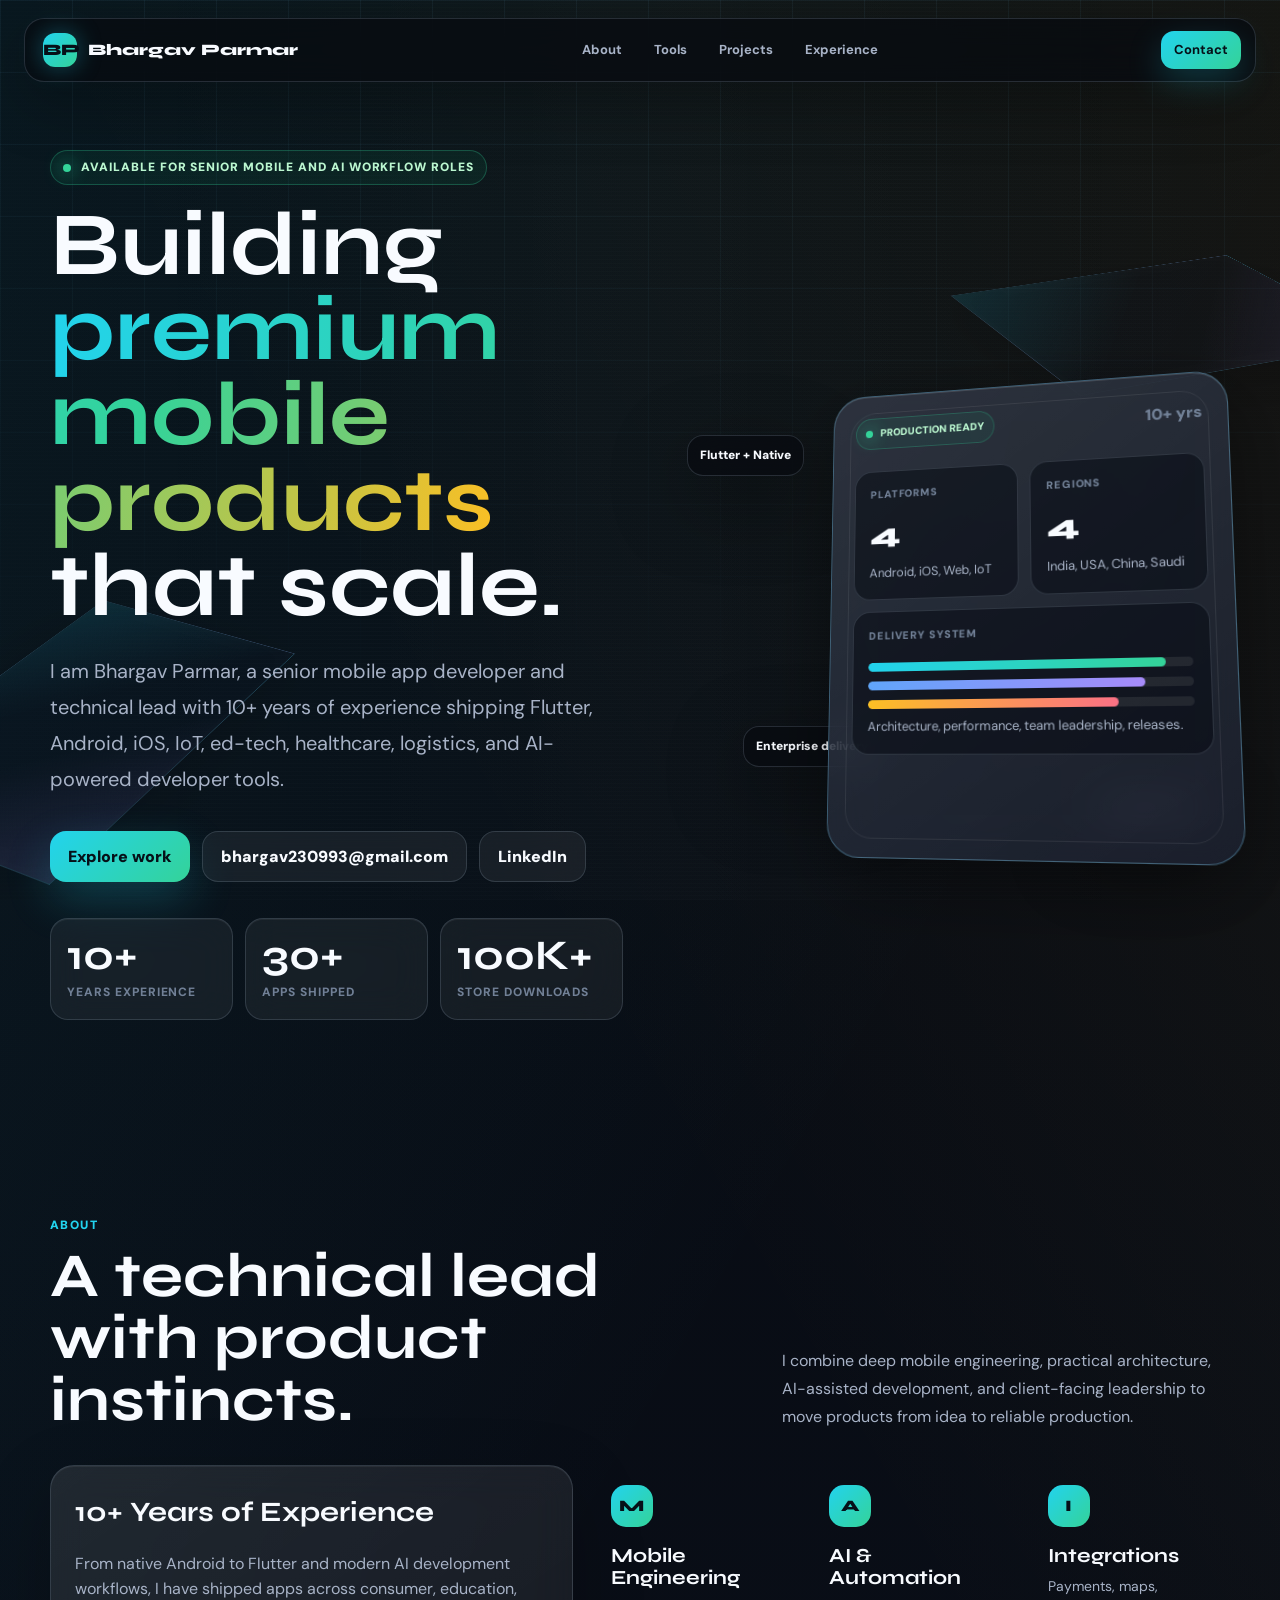
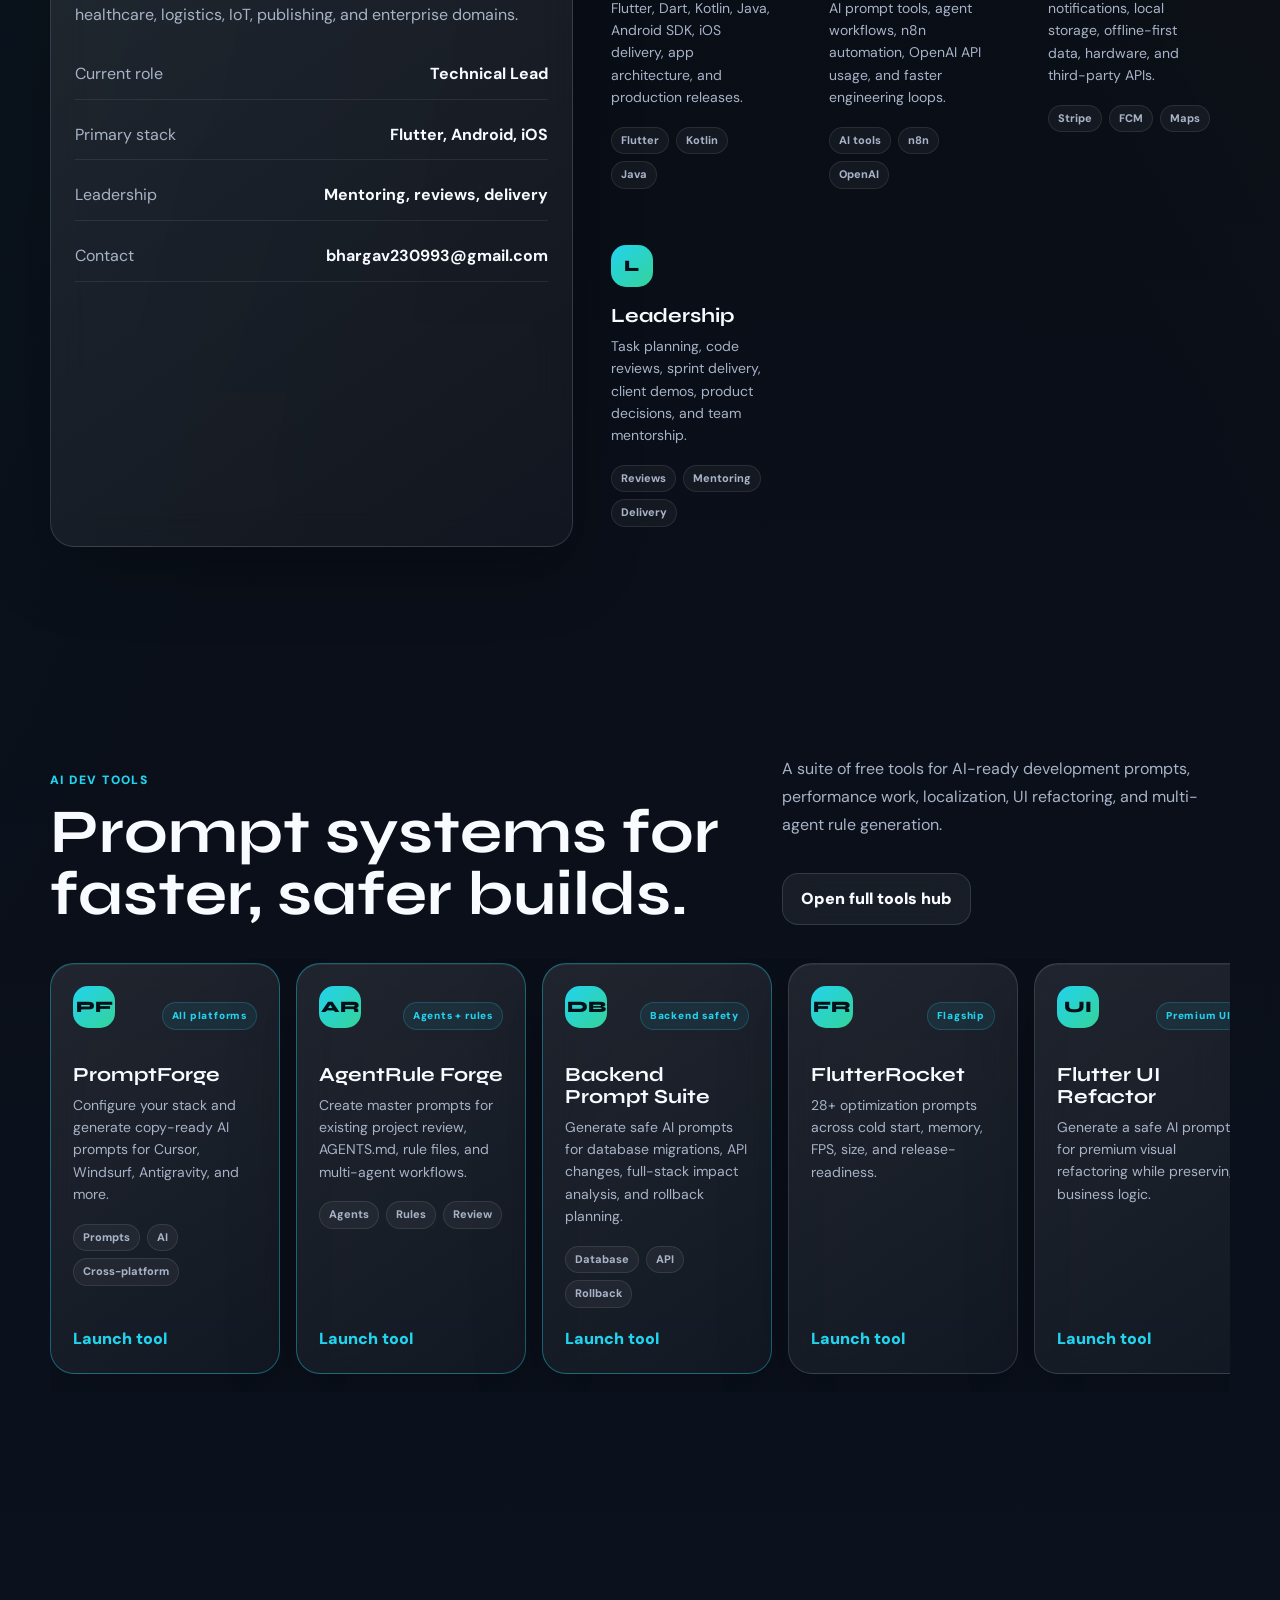
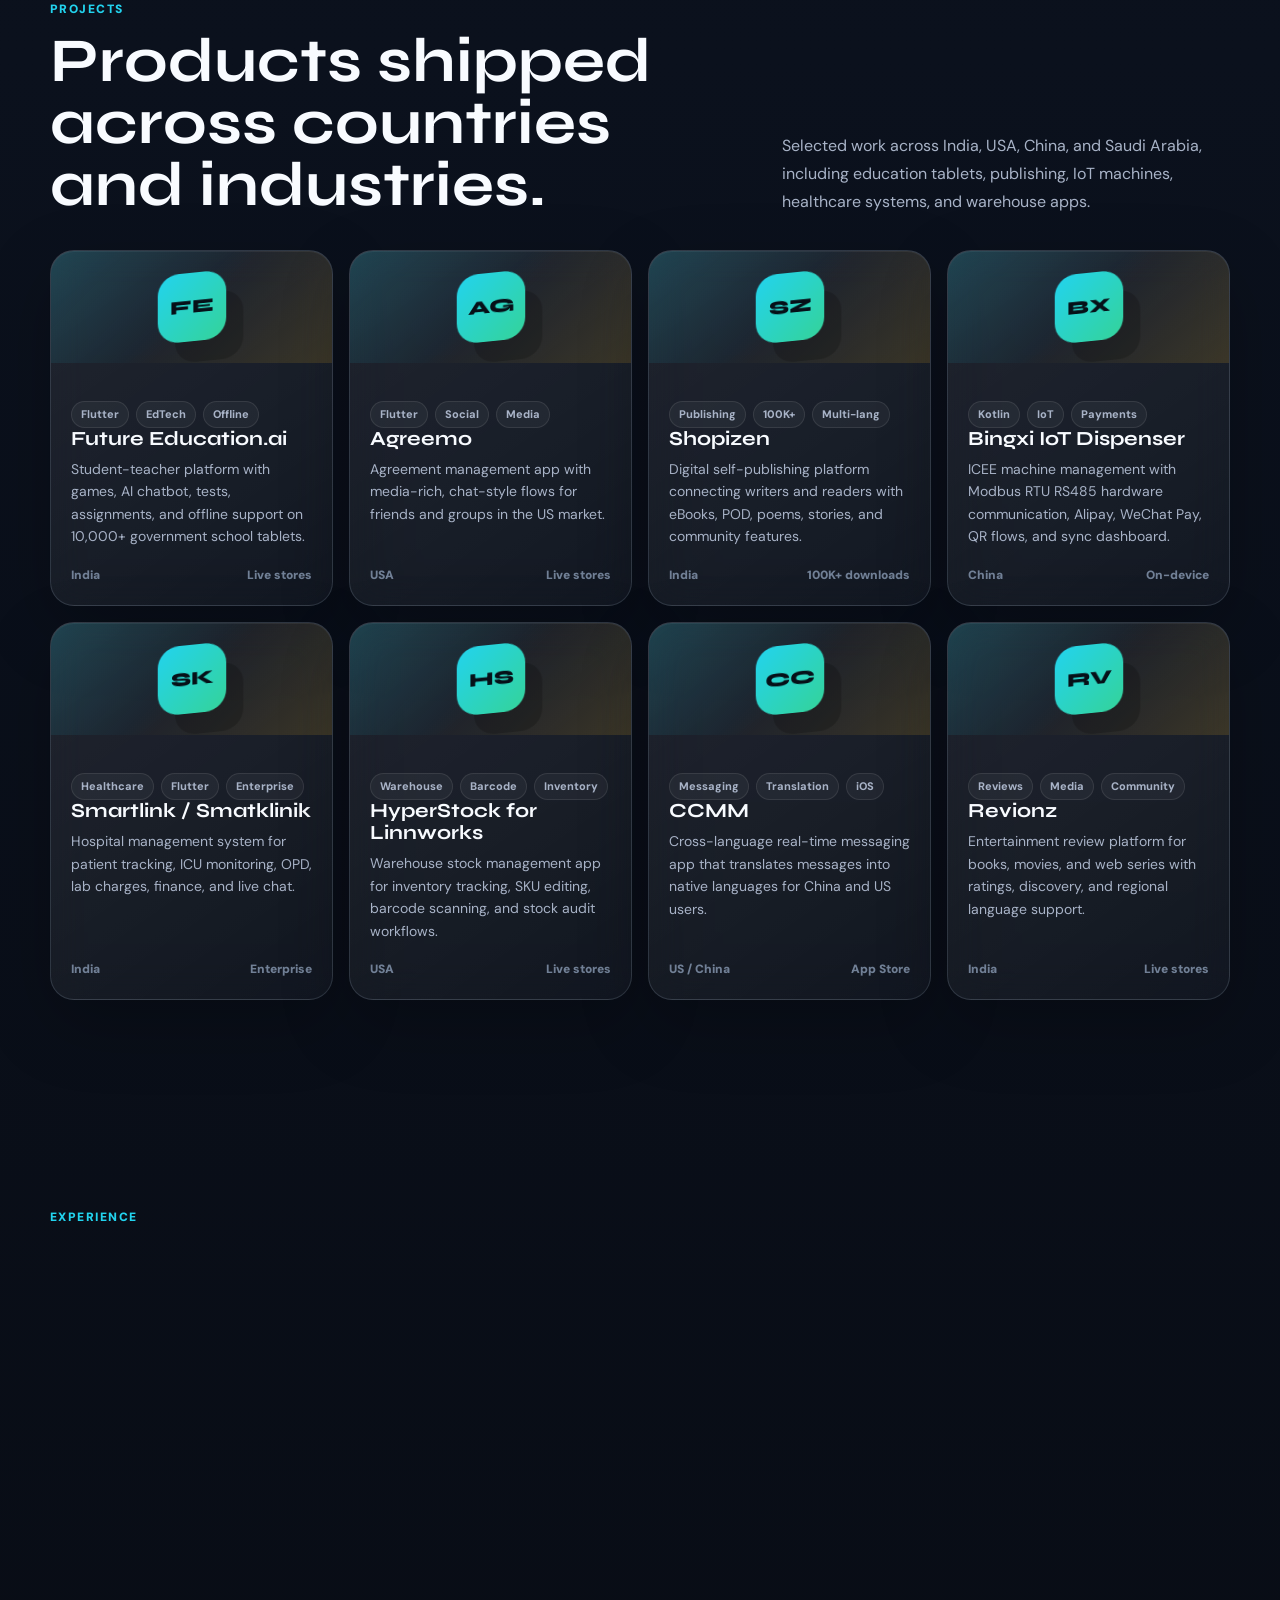
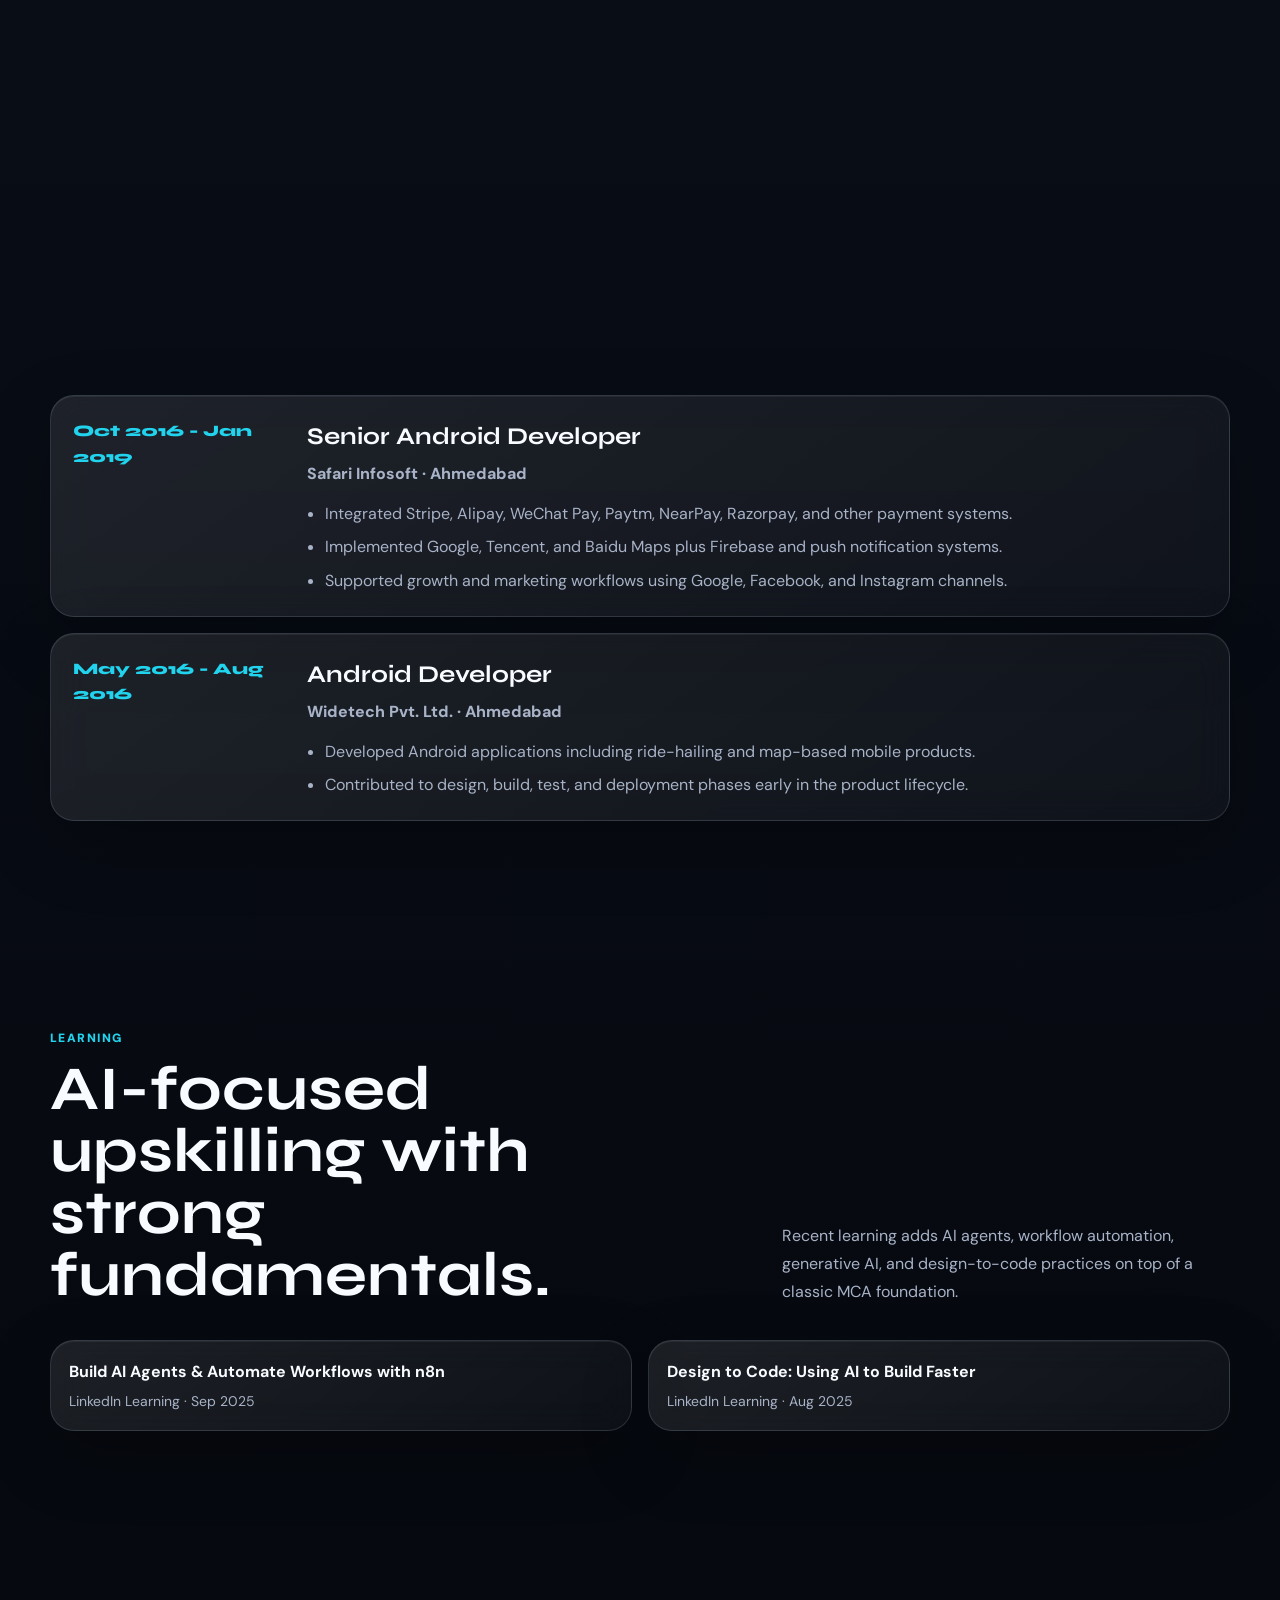
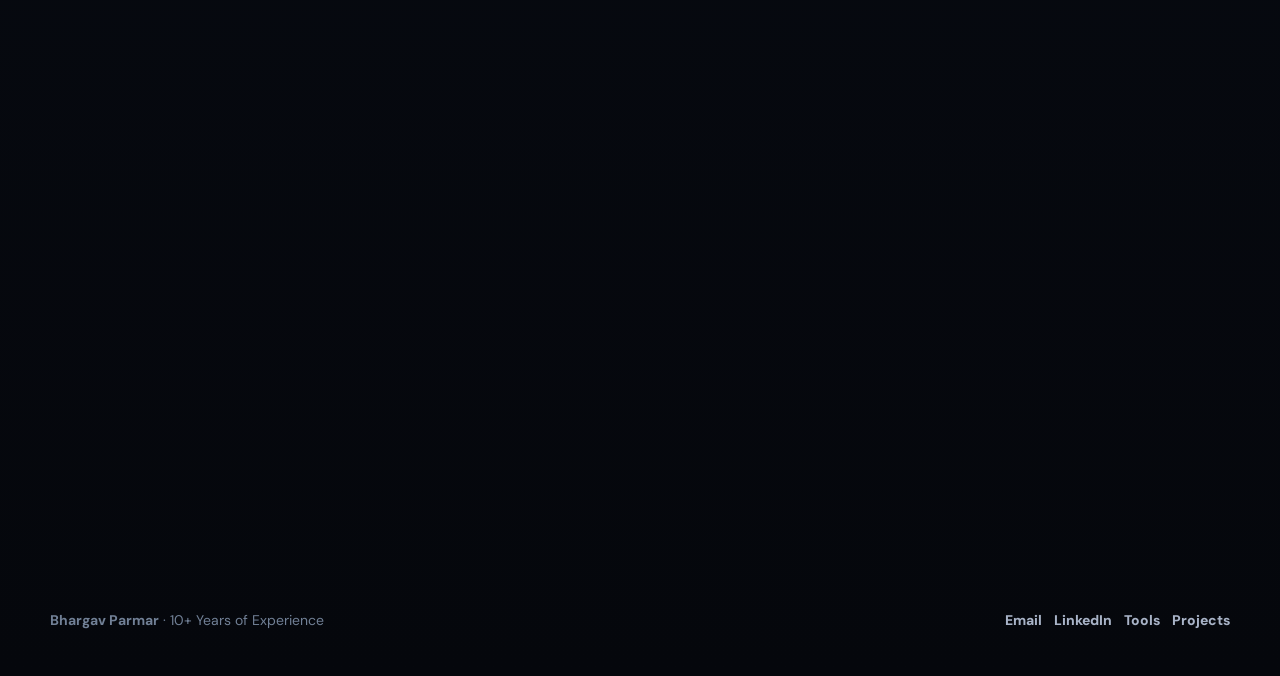
==== commit 0fac0827: "feat: add Backend Prompt Suite tool" ====
--- a/index.html
+++ b/index.html
@@ -165,6 +165,13 @@
         <div class="tag-row"><span class="tag">Agents</span><span class="tag">Rules</span><span class="tag">Review</span></div>
         <div class="tool-link">Launch tool</div>
       </a>
+      <a class="tool-card featured reveal" href="backend-prompt-suite/" data-tilt>
+        <div class="tool-meta"><div class="card-mark">DB</div><span class="tool-badge">Backend safety</span></div>
+        <h3>Backend Prompt Suite</h3>
+        <p>Generate safe AI prompts for database migrations, API changes, full-stack impact analysis, and rollback planning.</p>
+        <div class="tag-row"><span class="tag">Database</span><span class="tag">API</span><span class="tag">Rollback</span></div>
+        <div class="tool-link">Launch tool</div>
+      </a>
       <a class="tool-card reveal" href="flutter-rocket/" data-tilt>
         <div class="tool-meta"><div class="card-mark">FR</div><span class="tool-badge">Flagship</span></div>
         <h3>FlutterRocket</h3>
--- a/assets/portfolio-theme.css
+++ b/assets/portfolio-theme.css
@@ -711,7 +711,7 @@
 }
 
 .tool-grid {
-  grid-template-columns: repeat(7, minmax(230px, 1fr));
+  grid-template-columns: repeat(8, minmax(230px, 1fr));
   overflow-x: auto;
   padding: 4px 4px 18px;
   scroll-snap-type: x mandatory;
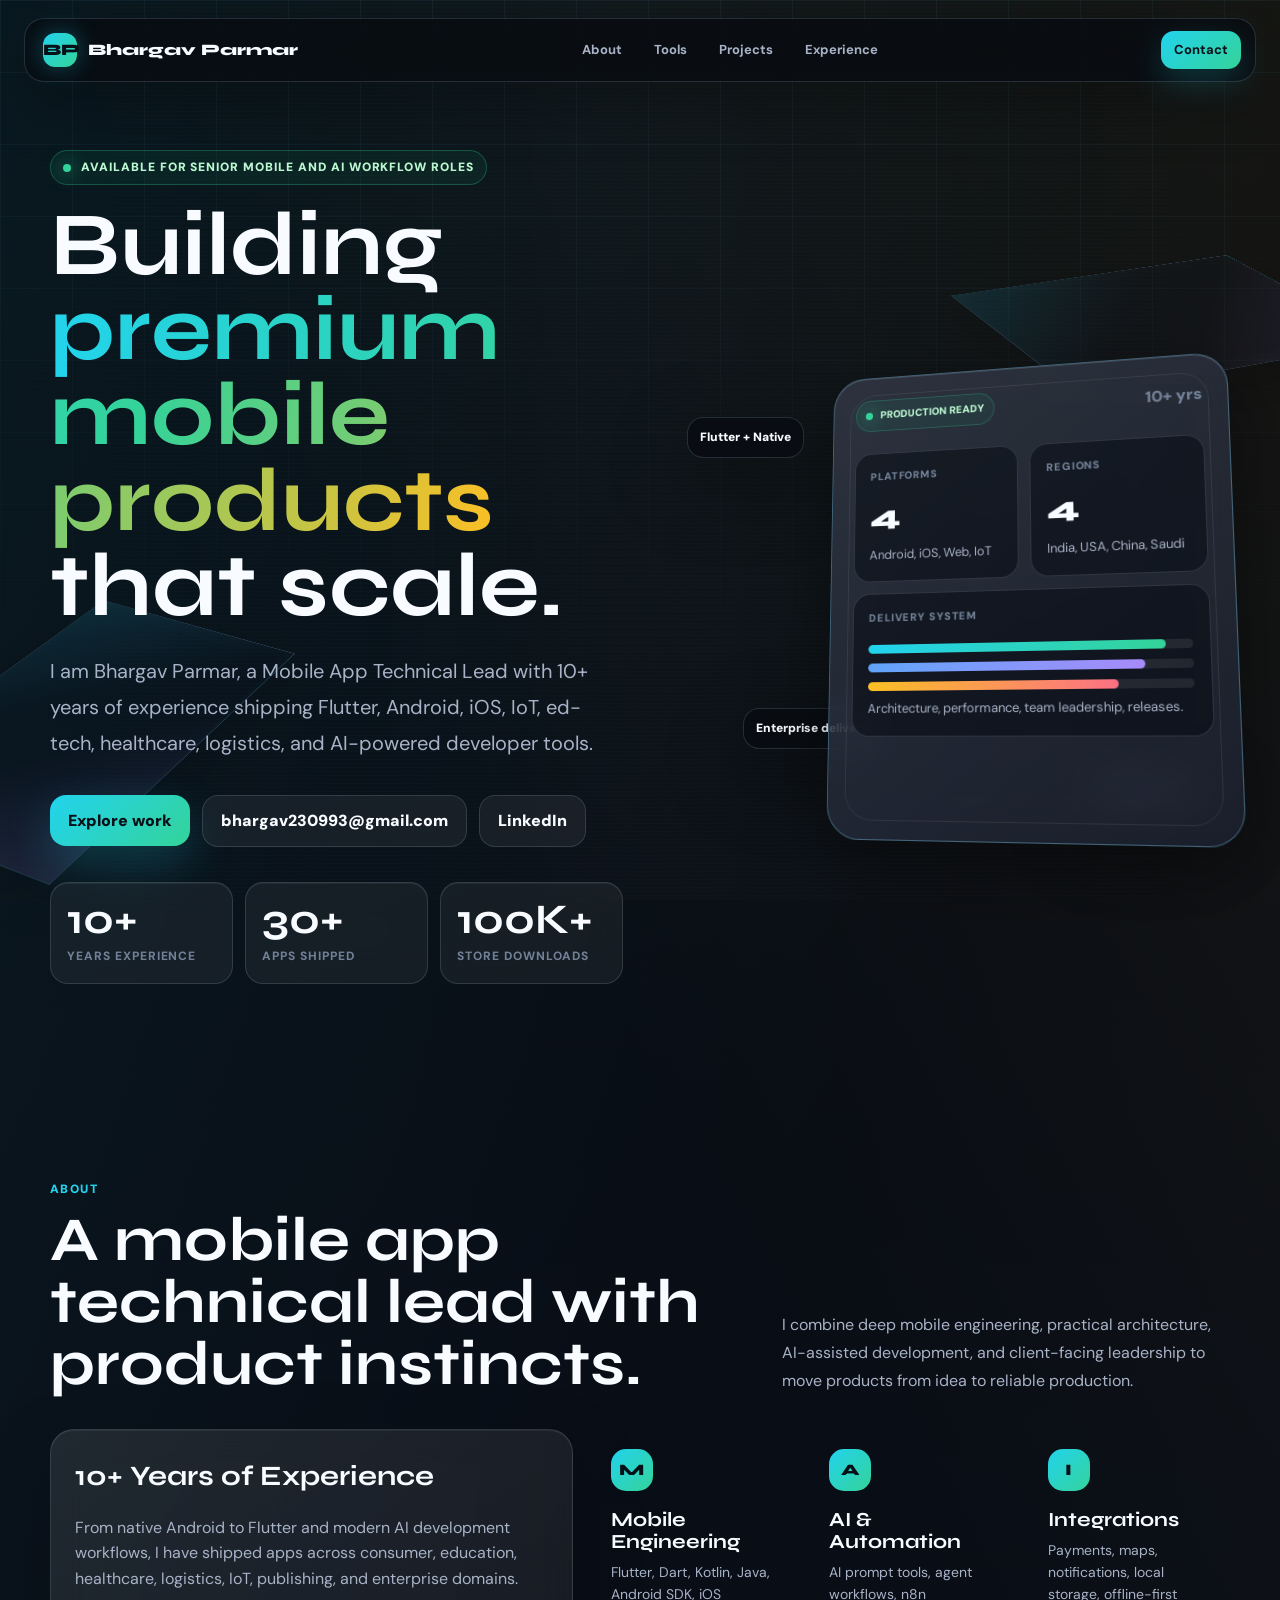
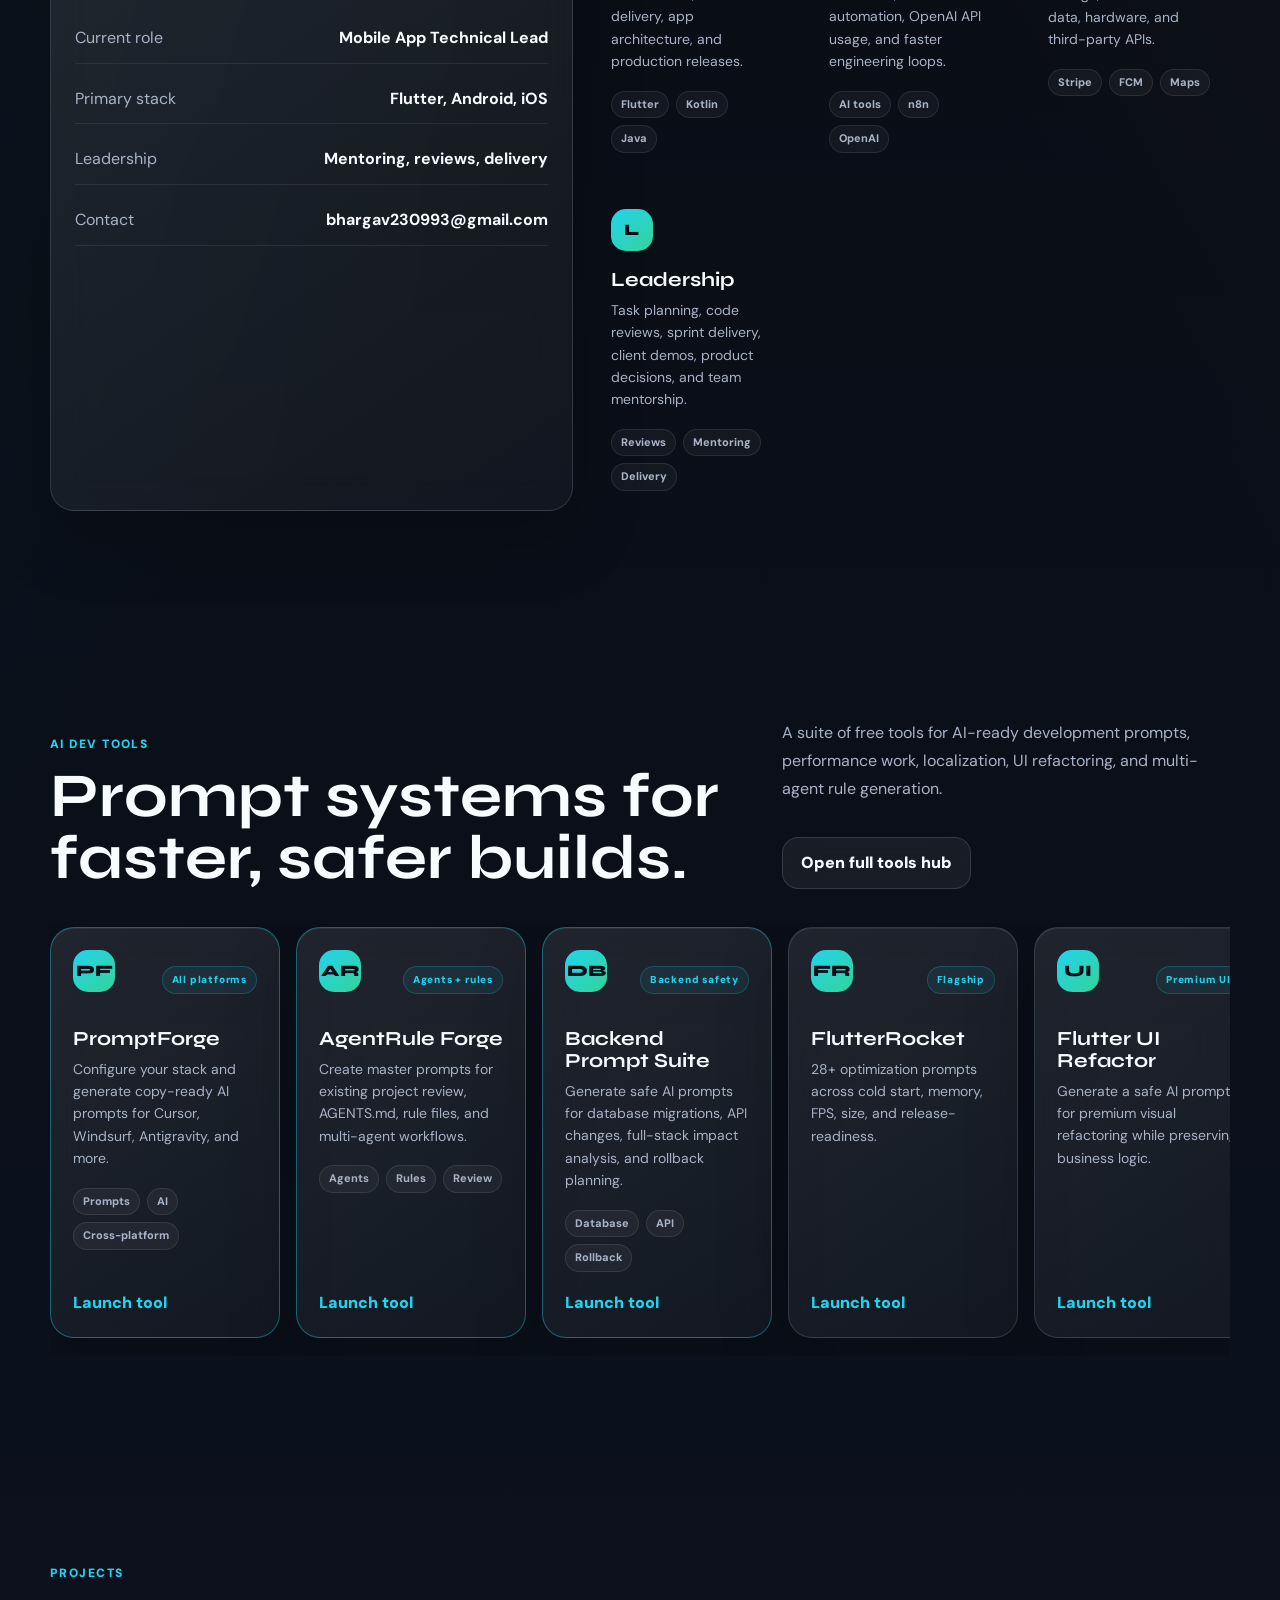
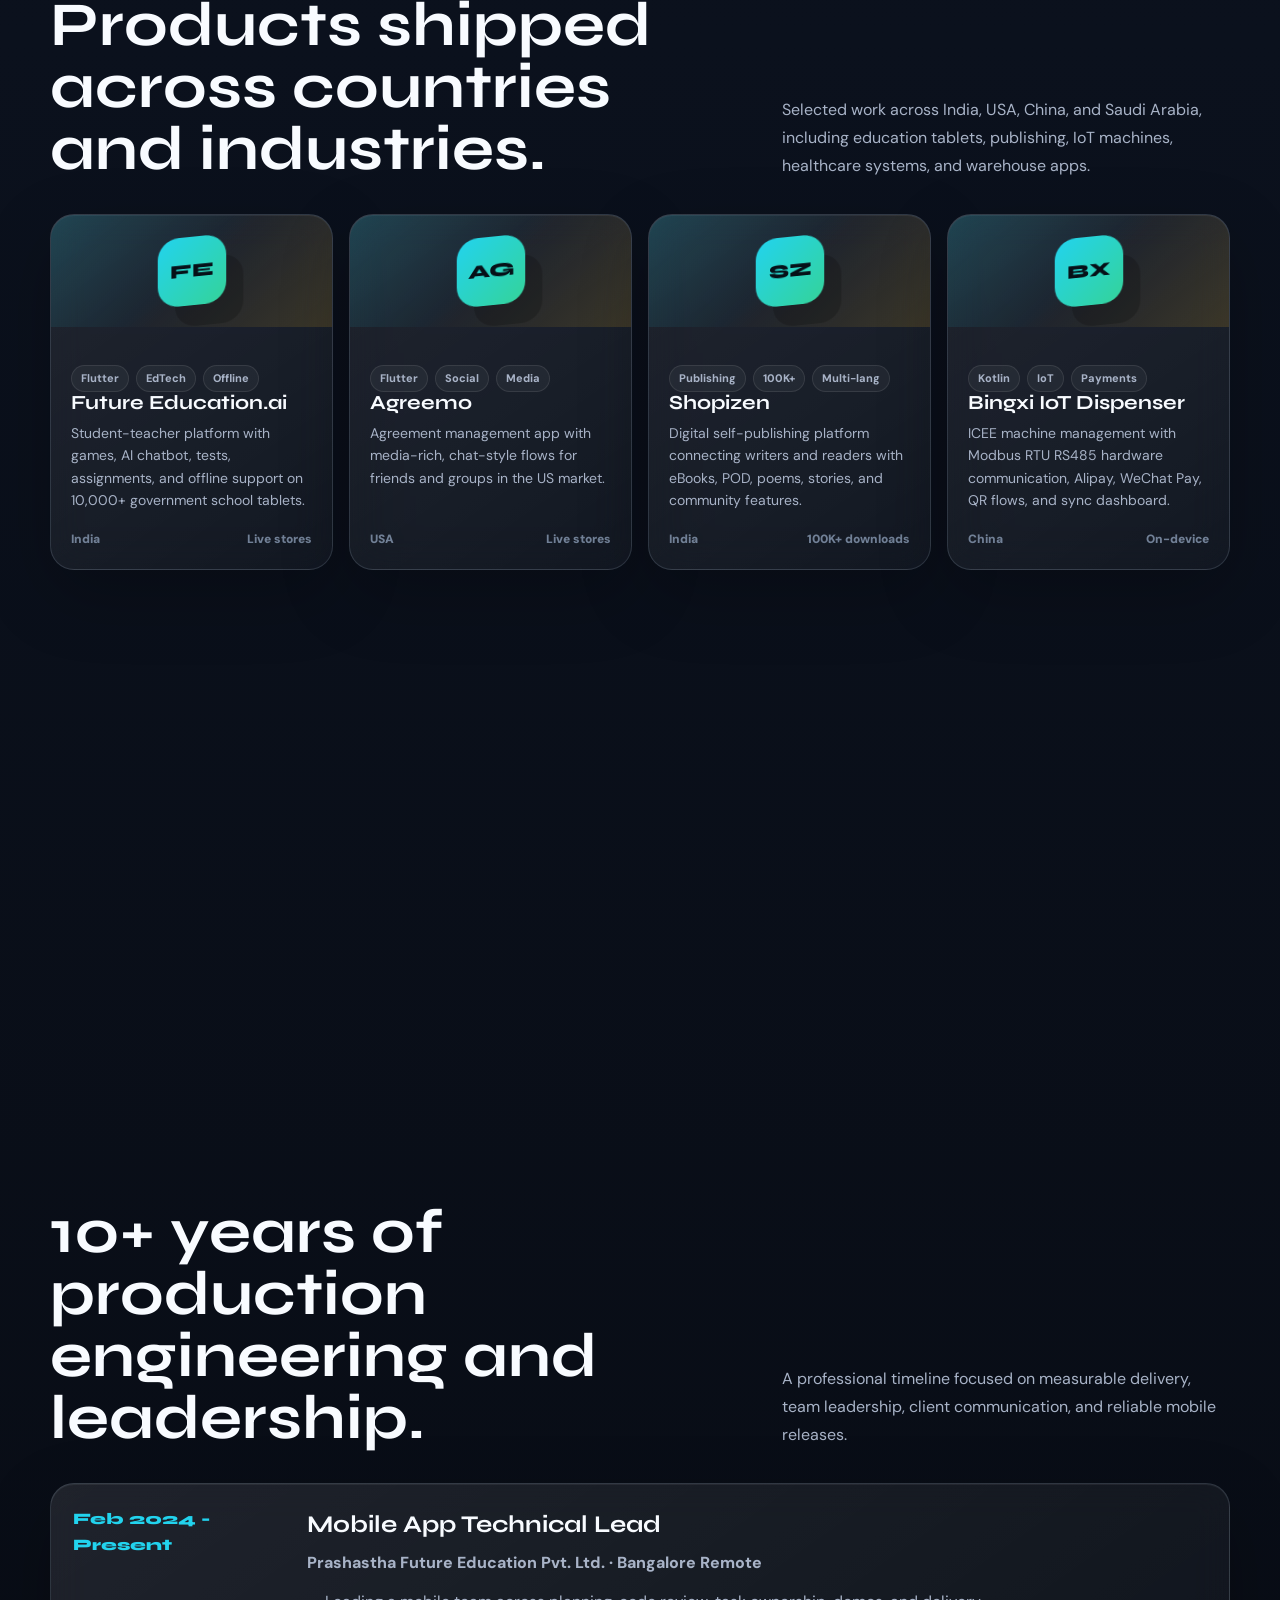
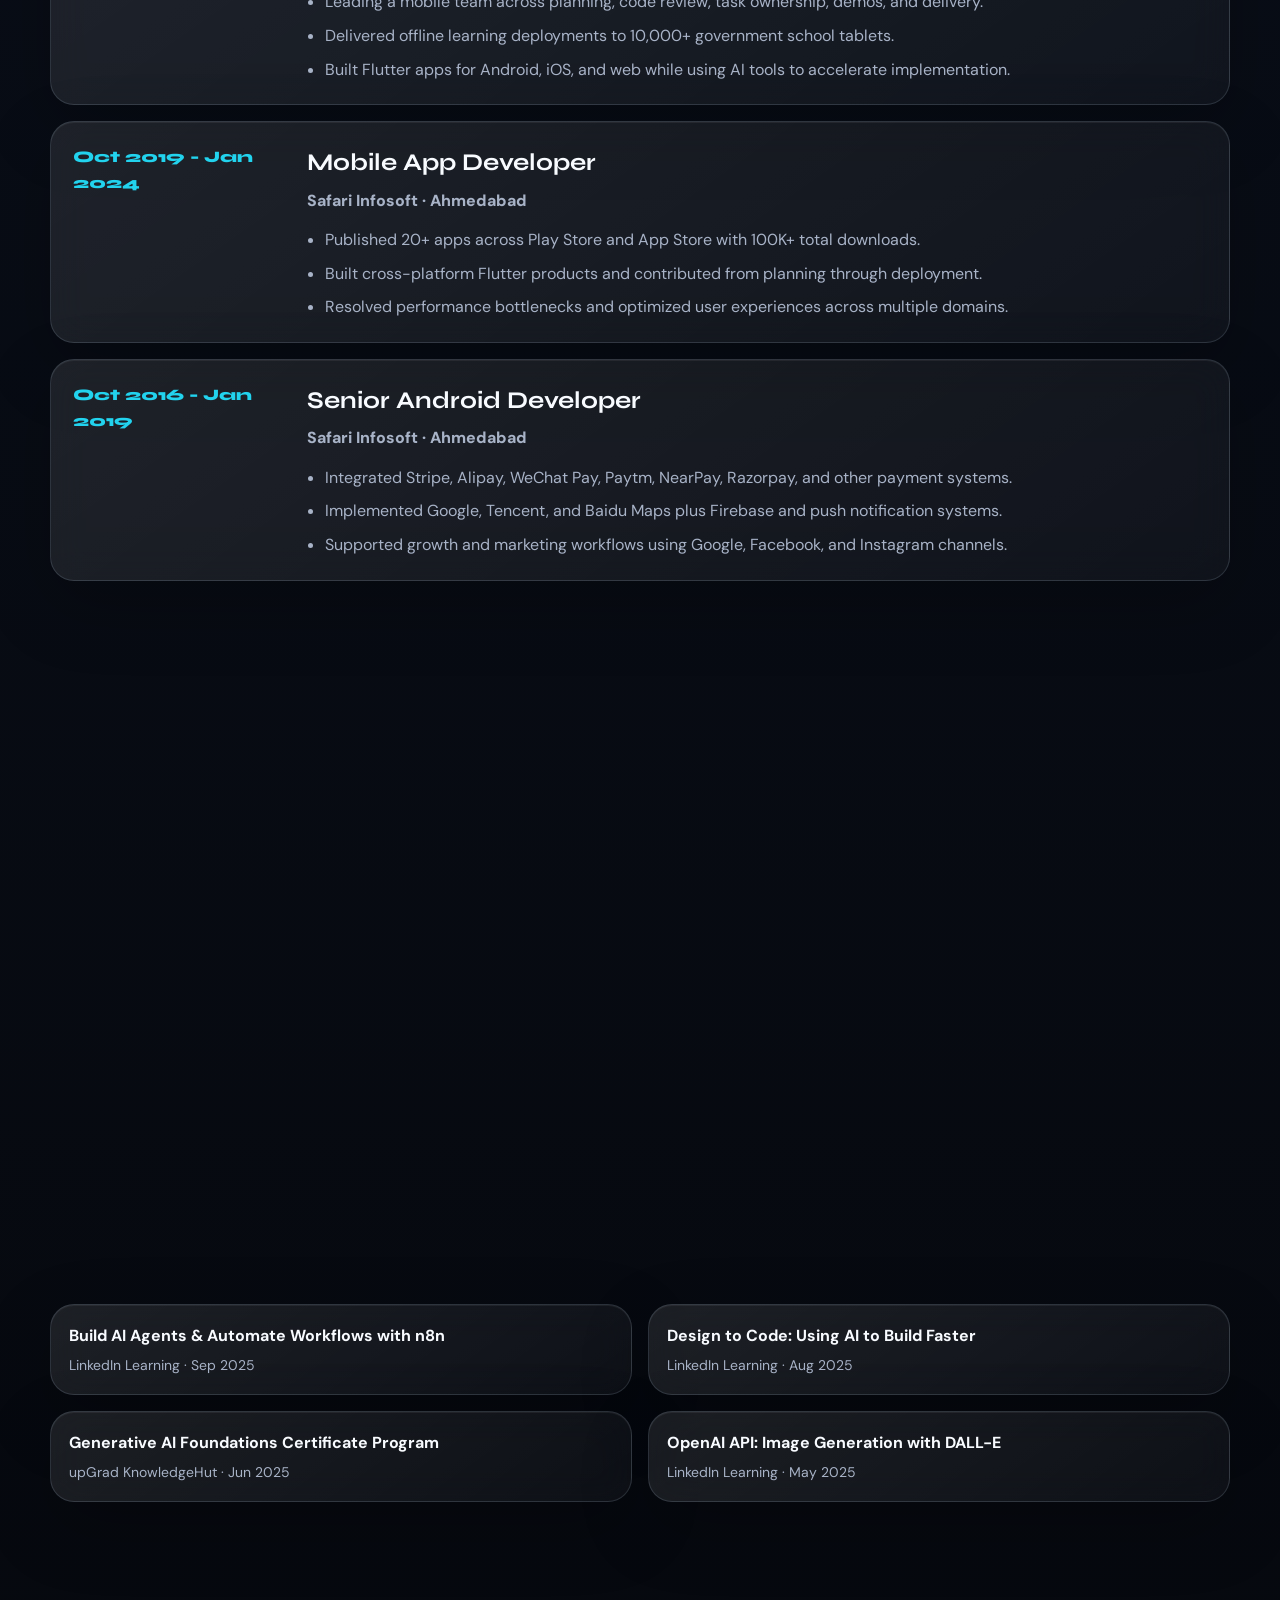
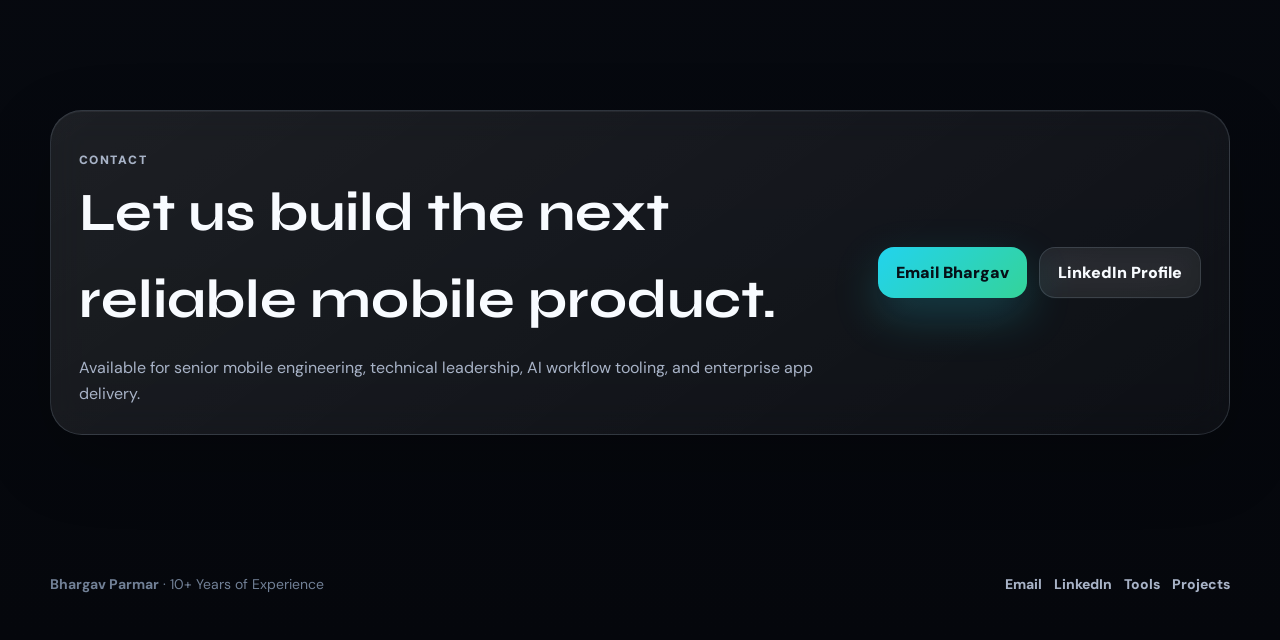
==== commit e71bd5f6: "chore: update mobile app technical lead title" ====
--- a/index.html
+++ b/index.html
@@ -3,8 +3,8 @@
 <head>
 <meta charset="UTF-8">
 <meta name="viewport" content="width=device-width, initial-scale=1.0">
-<title>Bhargav Parmar - Senior Mobile App Developer & Technical Lead</title>
-<meta name="description" content="Portfolio of Bhargav Parmar, a senior mobile app developer and technical lead with 10+ years of experience building Flutter, Android, iOS, AI workflow, and enterprise mobile products.">
+<title>Bhargav Parmar - Mobile App Technical Lead</title>
+<meta name="description" content="Portfolio of Bhargav Parmar, a Mobile App Technical Lead with 10+ years of experience building Flutter, Android, iOS, AI workflow, and enterprise mobile products.">
 <meta name="theme-color" content="#070a10">
 <link rel="preconnect" href="https://fonts.googleapis.com">
 <link rel="preconnect" href="https://fonts.gstatic.com" crossorigin>
@@ -41,7 +41,7 @@
     <div>
       <div class="eyebrow reveal"><span class="signal"></span>Available for senior mobile and AI workflow roles</div>
       <h1 id="hero-title" class="reveal">Building <span class="gradient-text">premium mobile products</span> that scale.</h1>
-      <p class="hero-lede reveal">I am Bhargav Parmar, a senior mobile app developer and technical lead with 10+ years of experience shipping Flutter, Android, iOS, IoT, ed-tech, healthcare, logistics, and AI-powered developer tools.</p>
+      <p class="hero-lede reveal">I am Bhargav Parmar, a Mobile App Technical Lead with 10+ years of experience shipping Flutter, Android, iOS, IoT, ed-tech, healthcare, logistics, and AI-powered developer tools.</p>
       <div class="hero-actions reveal">
         <a class="primary-btn" href="#projects">Explore work</a>
         <a class="secondary-btn" href="mailto:bhargav230993@gmail.com">bhargav230993@gmail.com</a>
@@ -92,7 +92,7 @@
     <div class="section-head">
       <div>
         <p class="section-kicker reveal">About</p>
-        <h2 id="about-title" class="section-title reveal">A technical lead with product instincts.</h2>
+        <h2 id="about-title" class="section-title reveal">A mobile app technical lead with product instincts.</h2>
       </div>
       <p class="section-copy reveal">I combine deep mobile engineering, practical architecture, AI-assisted development, and client-facing leadership to move products from idea to reliable production.</p>
     </div>
@@ -102,7 +102,7 @@
         <h3>10+ Years of Experience</h3>
         <p>From native Android to Flutter and modern AI development workflows, I have shipped apps across consumer, education, healthcare, logistics, IoT, publishing, and enterprise domains.</p>
         <div class="profile-list">
-          <div><span>Current role</span><strong>Technical Lead</strong></div>
+          <div><span>Current role</span><strong>Mobile App Technical Lead</strong></div>
           <div><span>Primary stack</span><strong>Flutter, Android, iOS</strong></div>
           <div><span>Leadership</span><strong>Mentoring, reviews, delivery</strong></div>
           <div><span>Contact</span><strong>bhargav230993@gmail.com</strong></div>
@@ -303,7 +303,7 @@
       <article class="experience-card reveal" data-tilt>
         <div class="experience-time">Feb 2024 - Present</div>
         <div>
-          <h3>Technical Lead · Mobile App Developer</h3>
+          <h3>Mobile App Technical Lead</h3>
           <div class="experience-company">Prashastha Future Education Pvt. Ltd. · Bangalore Remote</div>
           <ul>
             <li>Leading a mobile team across planning, code review, task ownership, demos, and delivery.</li>
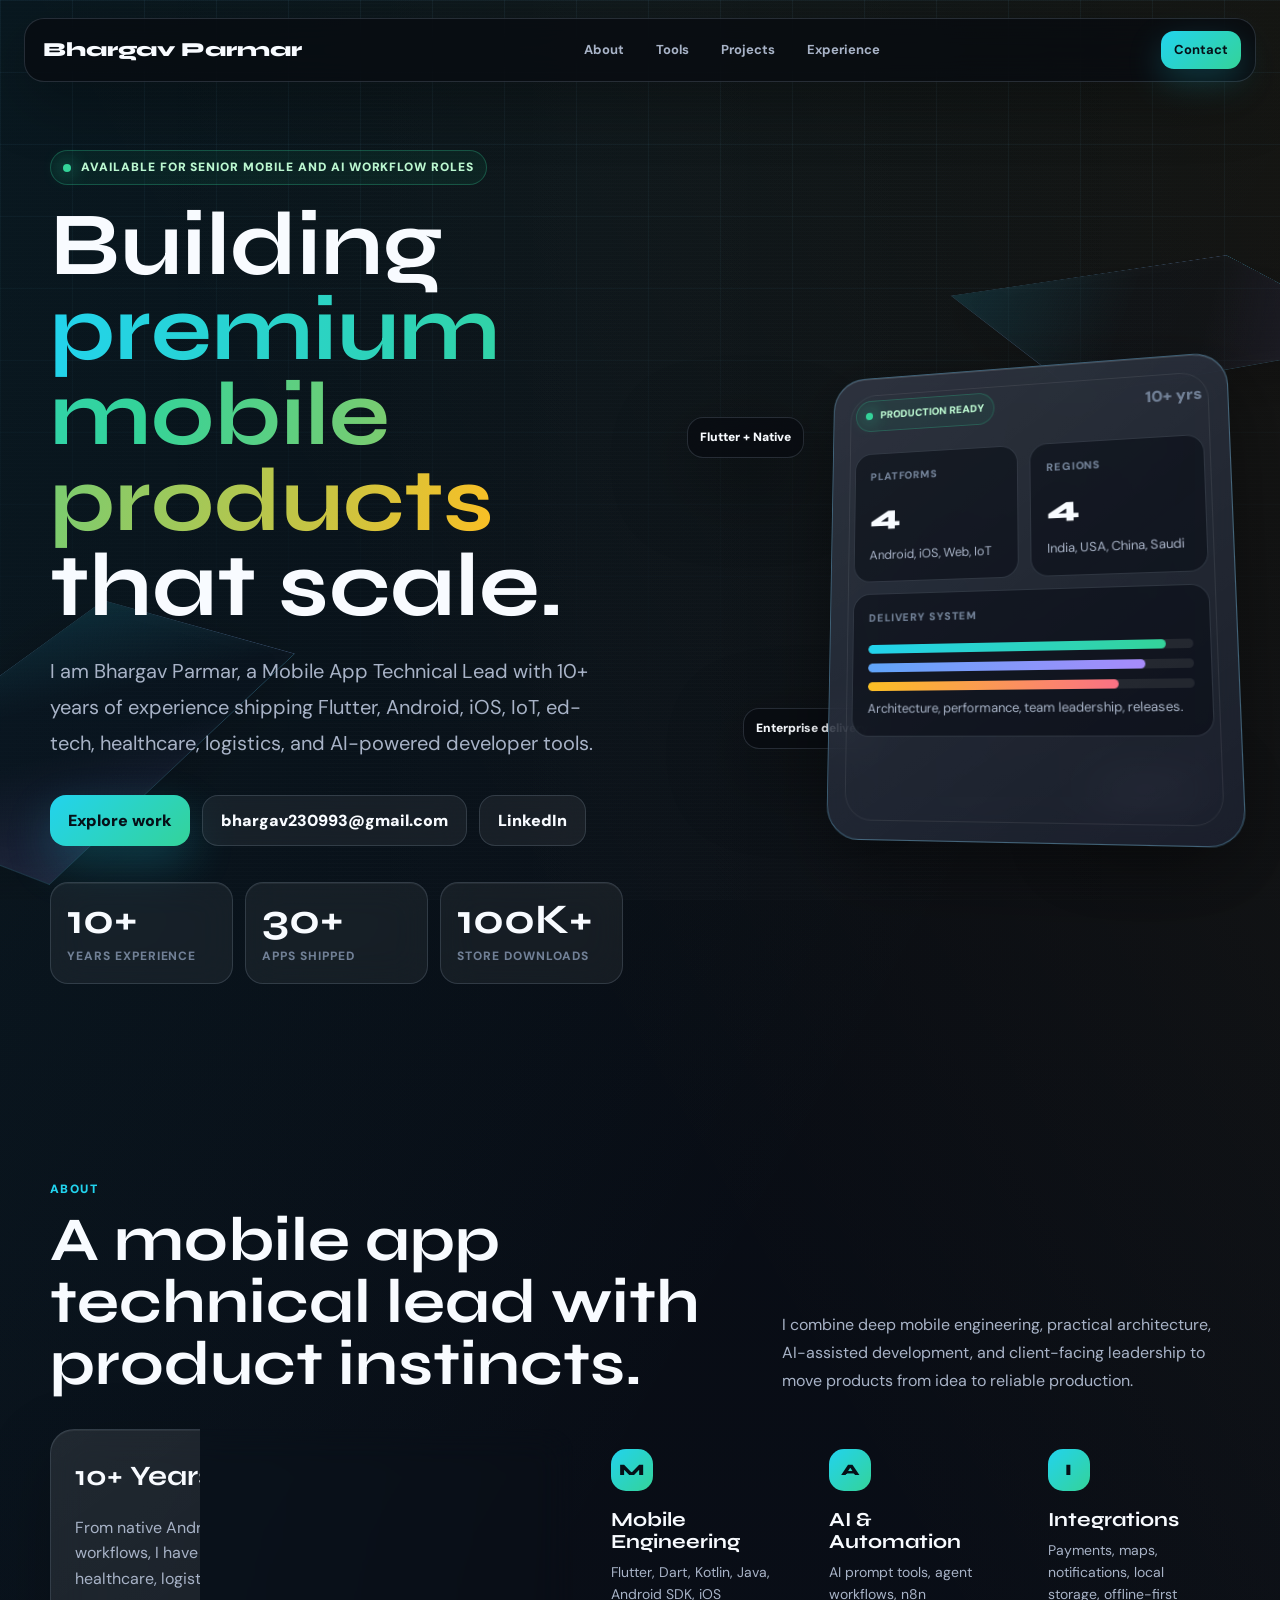
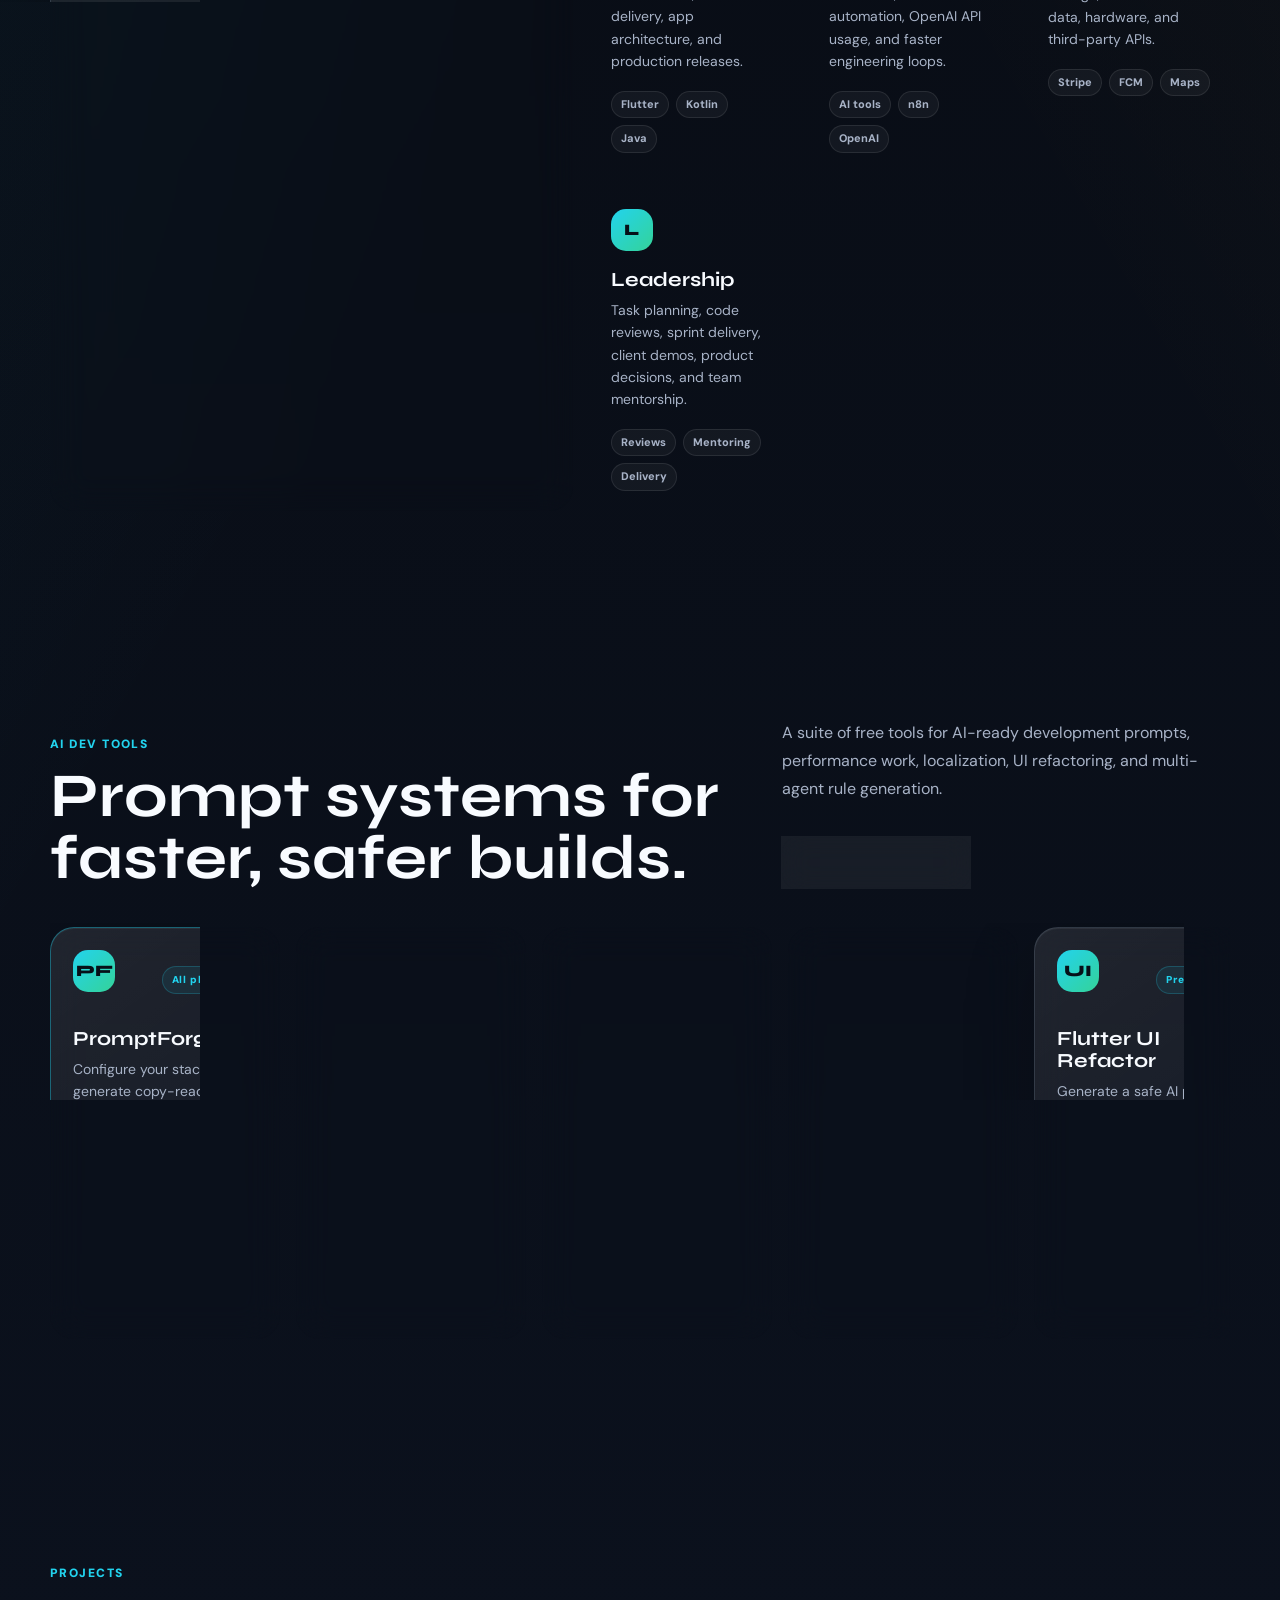
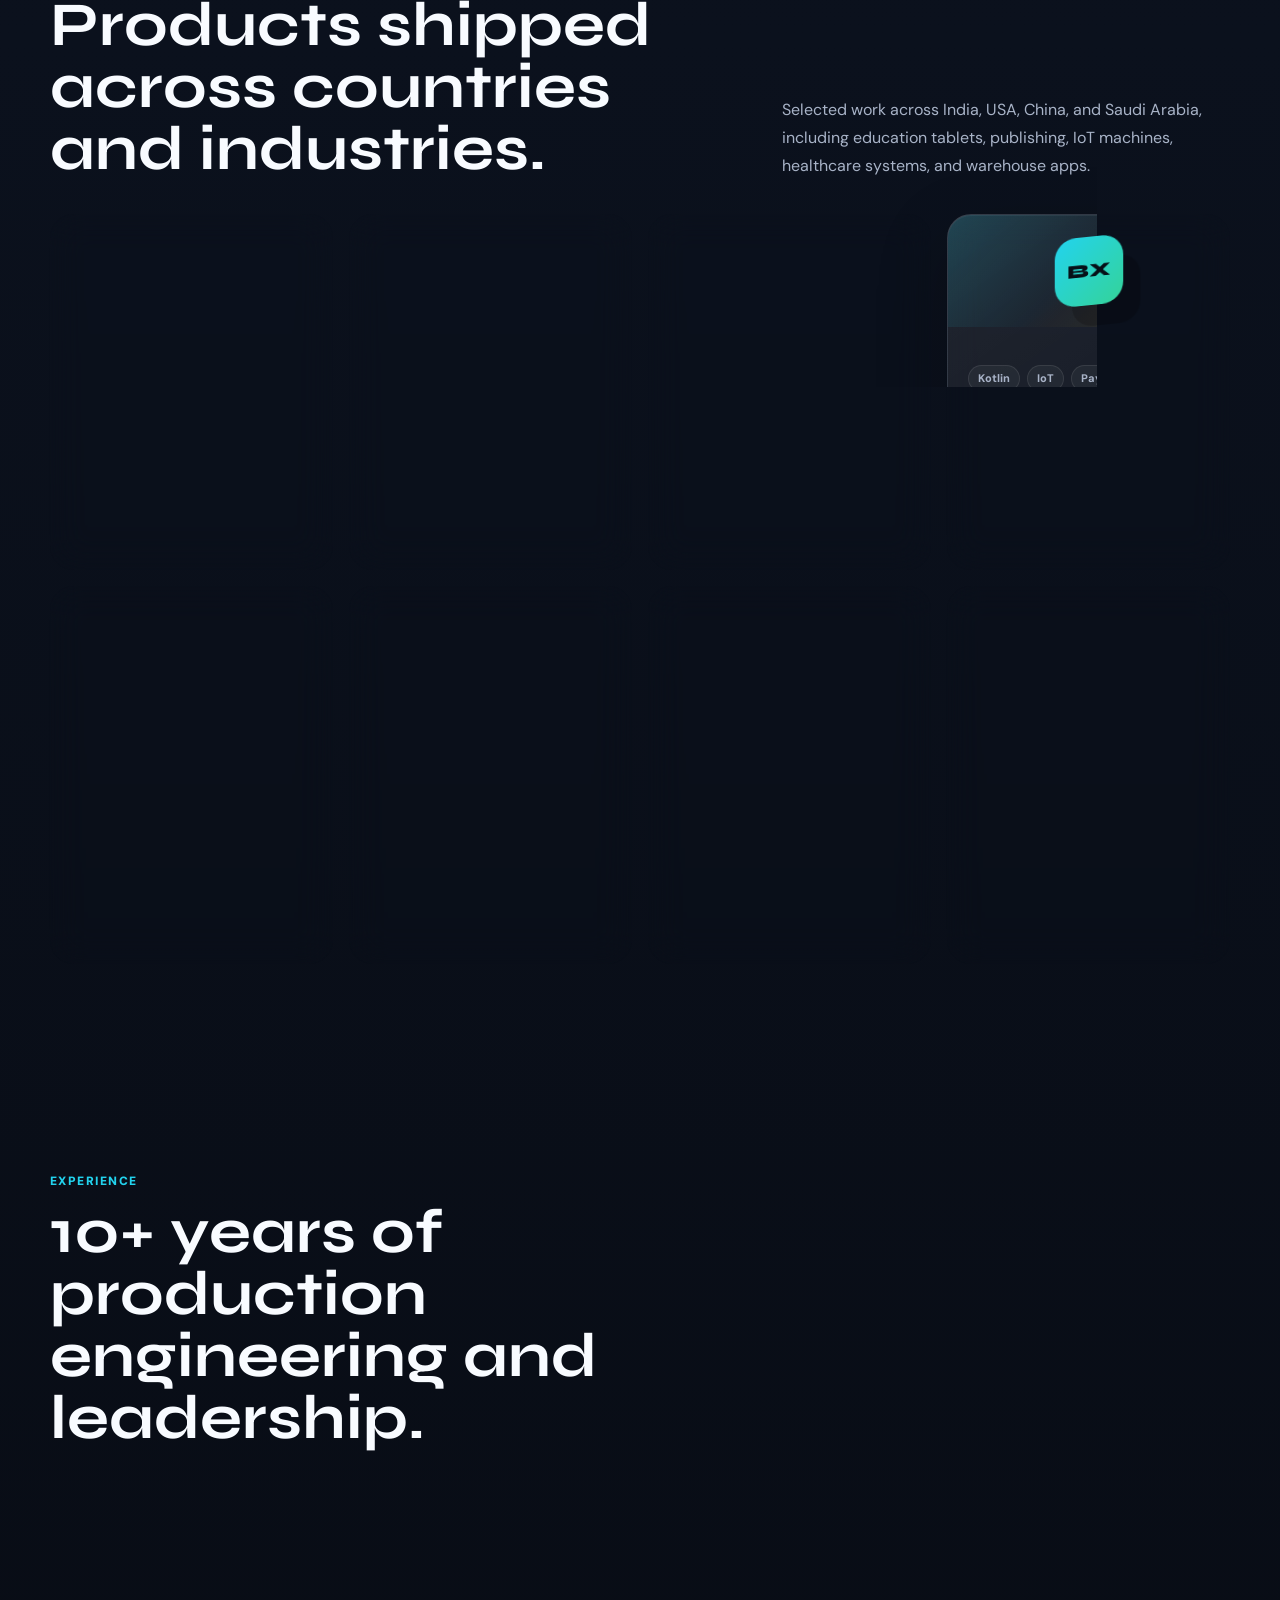
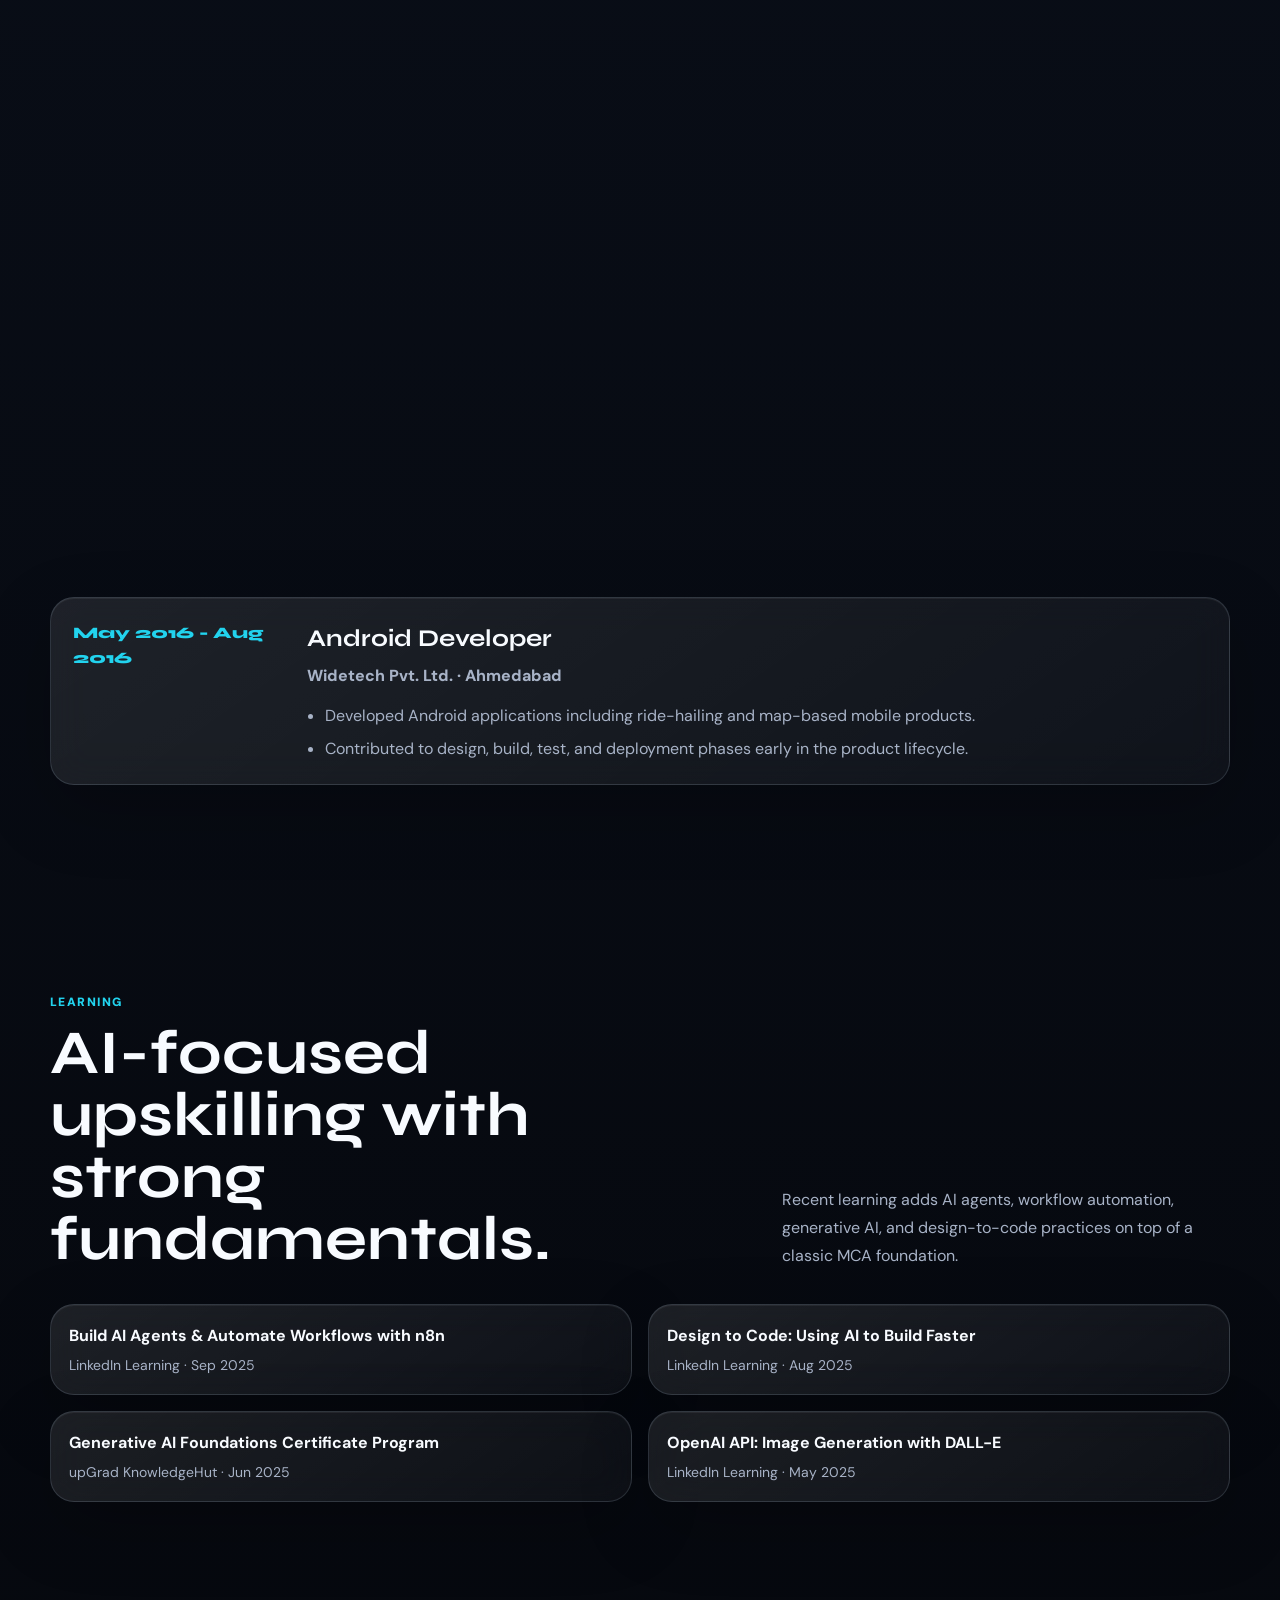
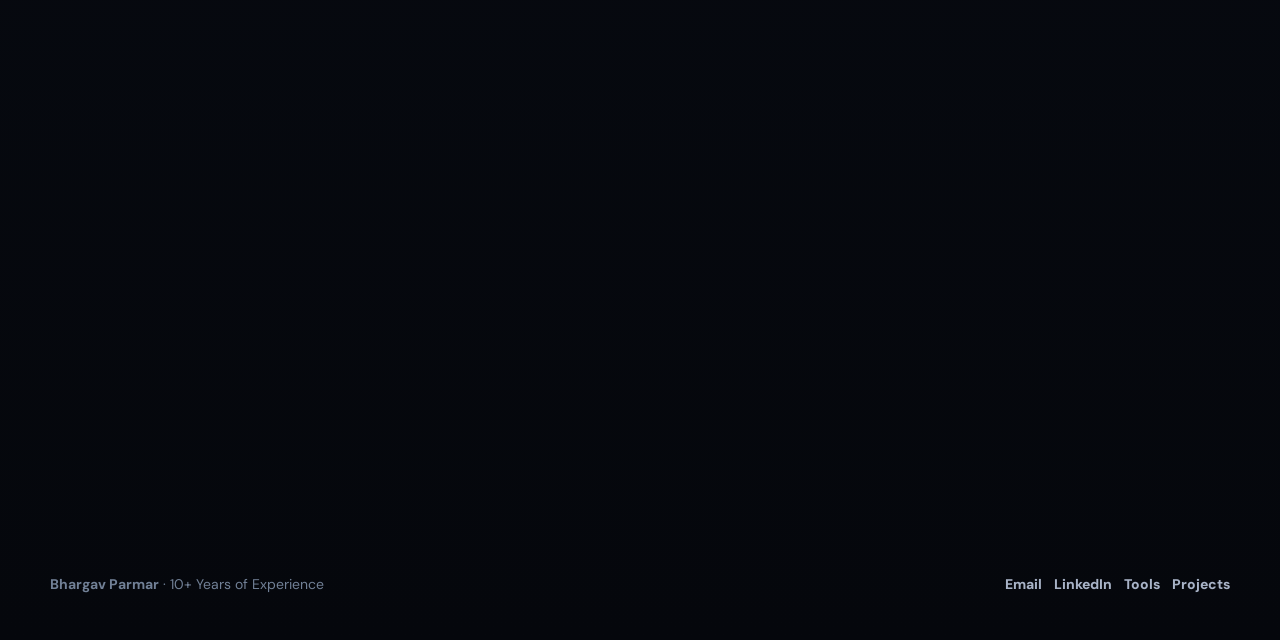
==== commit 727fa112: "chore: simplify header branding" ====
--- a/index.html
+++ b/index.html
@@ -22,7 +22,6 @@
 
 <header class="nav" role="banner">
   <a class="brand" href="#" aria-label="Bhargav Parmar home">
-    <span class="brand-mark">BP</span>
     <span>Bhargav Parmar</span>
   </a>
   <nav aria-label="Primary navigation">
--- a/assets/portfolio-theme.css
+++ b/assets/portfolio-theme.css
@@ -176,22 +176,11 @@
 .brand {
   display: inline-flex;
   align-items: center;
-  gap: 11px;
   text-decoration: none;
   font-family: var(--font-display);
   font-weight: 900;
+  font-size: 20px;
   letter-spacing: 0;
-}
-
-.brand-mark {
-  width: 34px;
-  height: 34px;
-  display: grid;
-  place-items: center;
-  border-radius: 12px;
-  color: #061018;
-  background: linear-gradient(135deg, var(--cyan), var(--green));
-  box-shadow: 0 0 24px rgba(34, 211, 238, 0.34);
 }
 
 .nav-links {
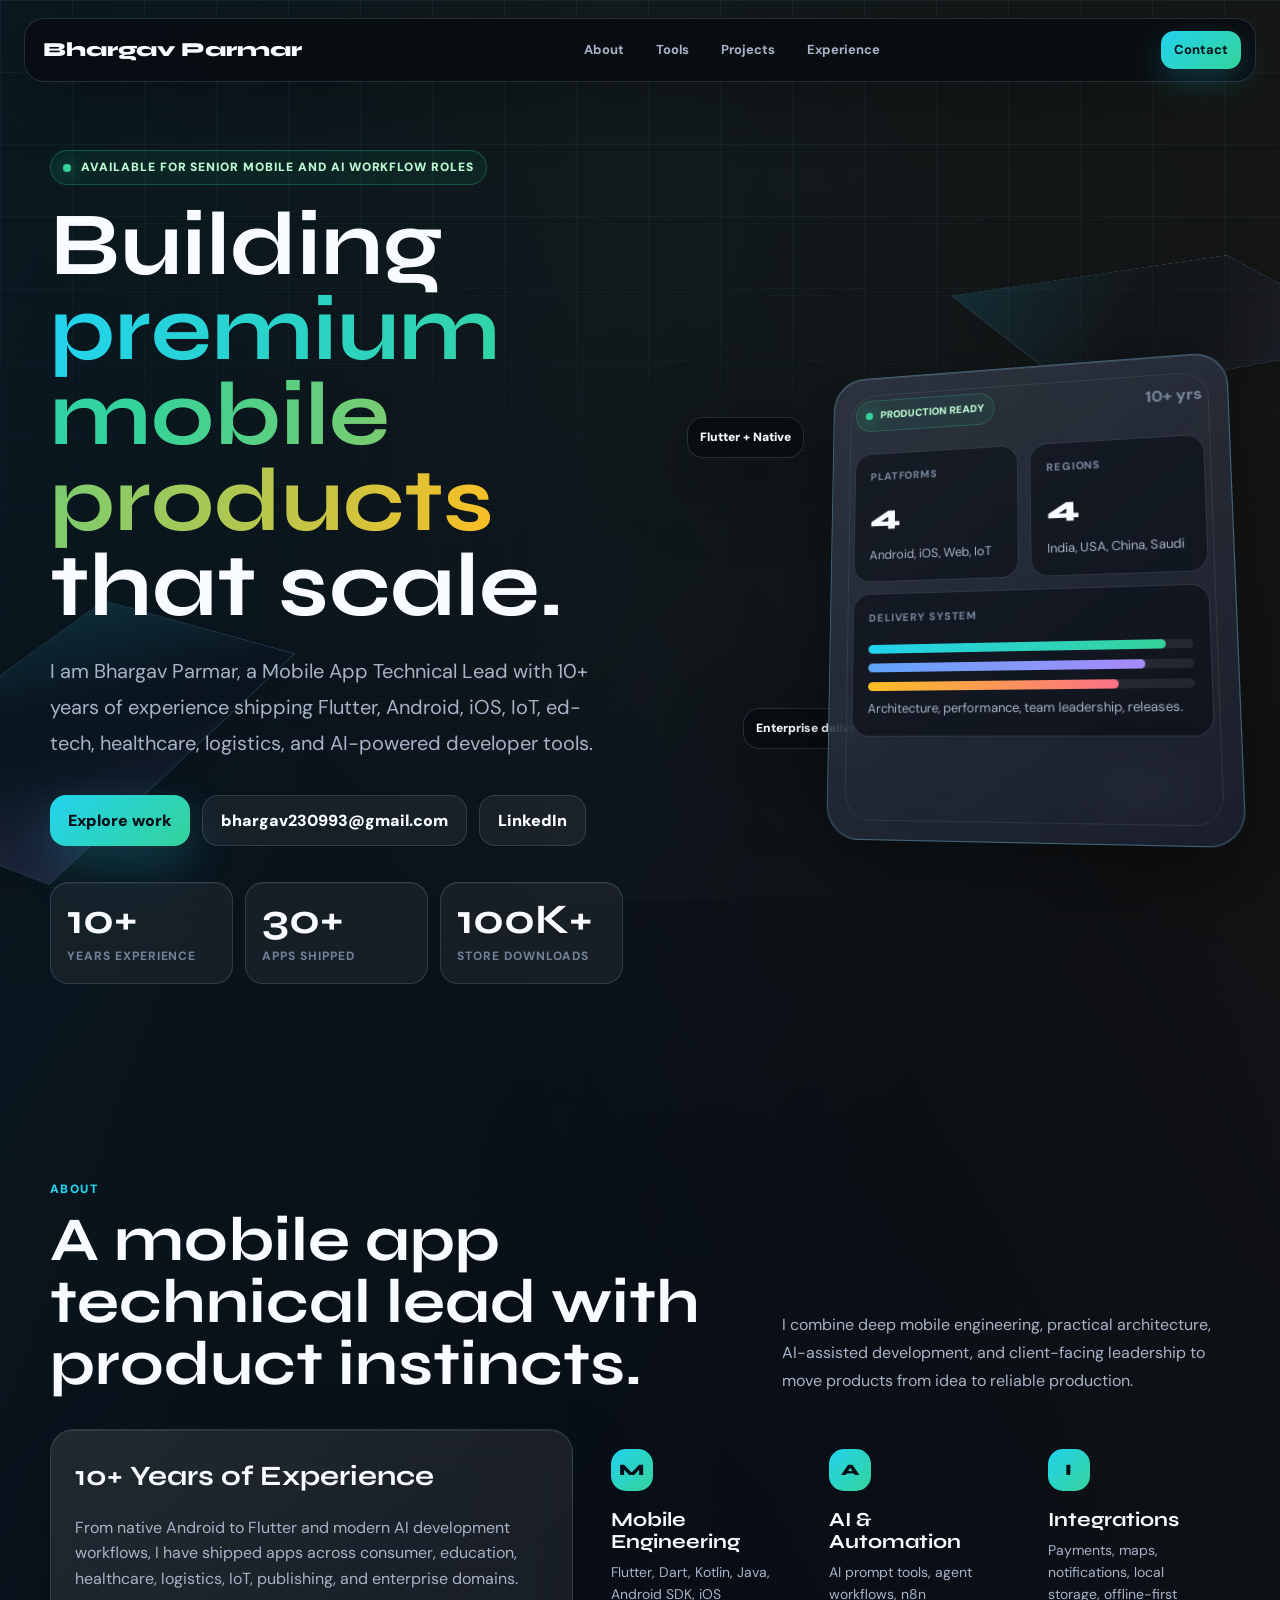
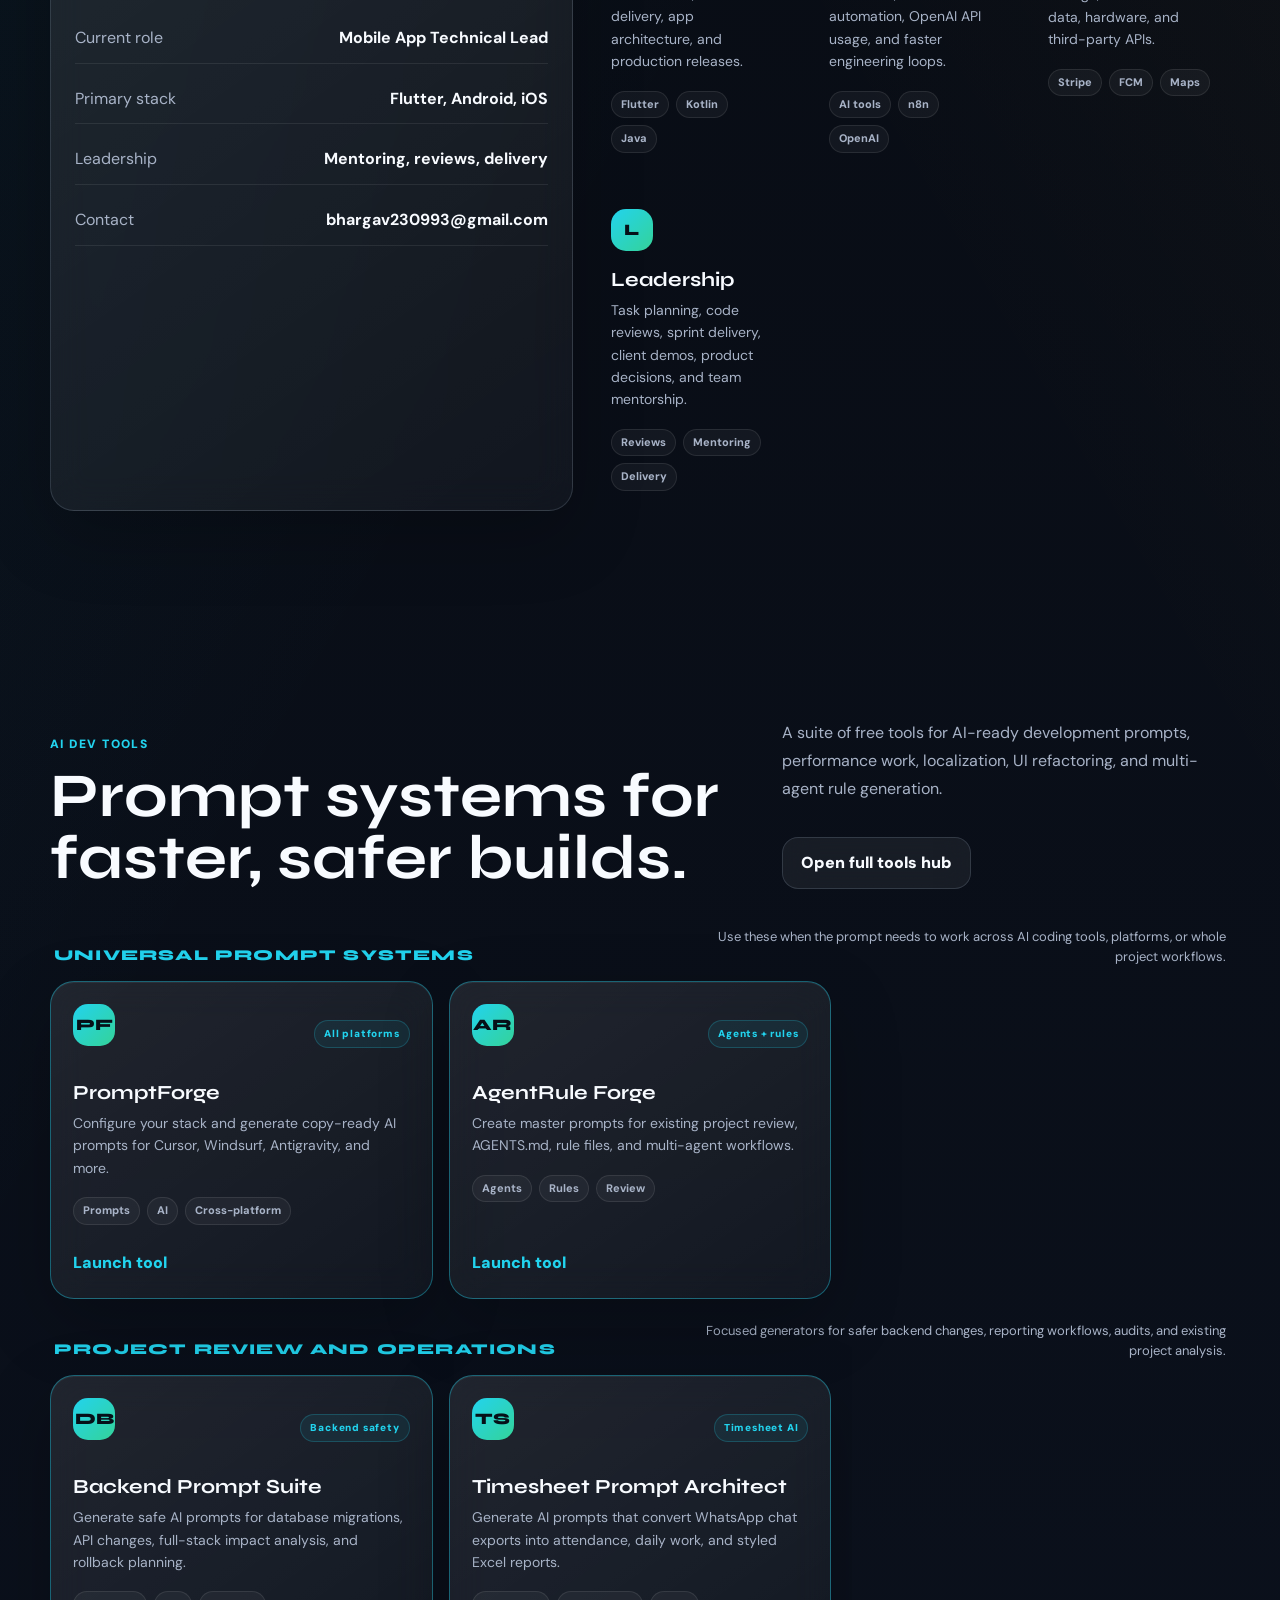
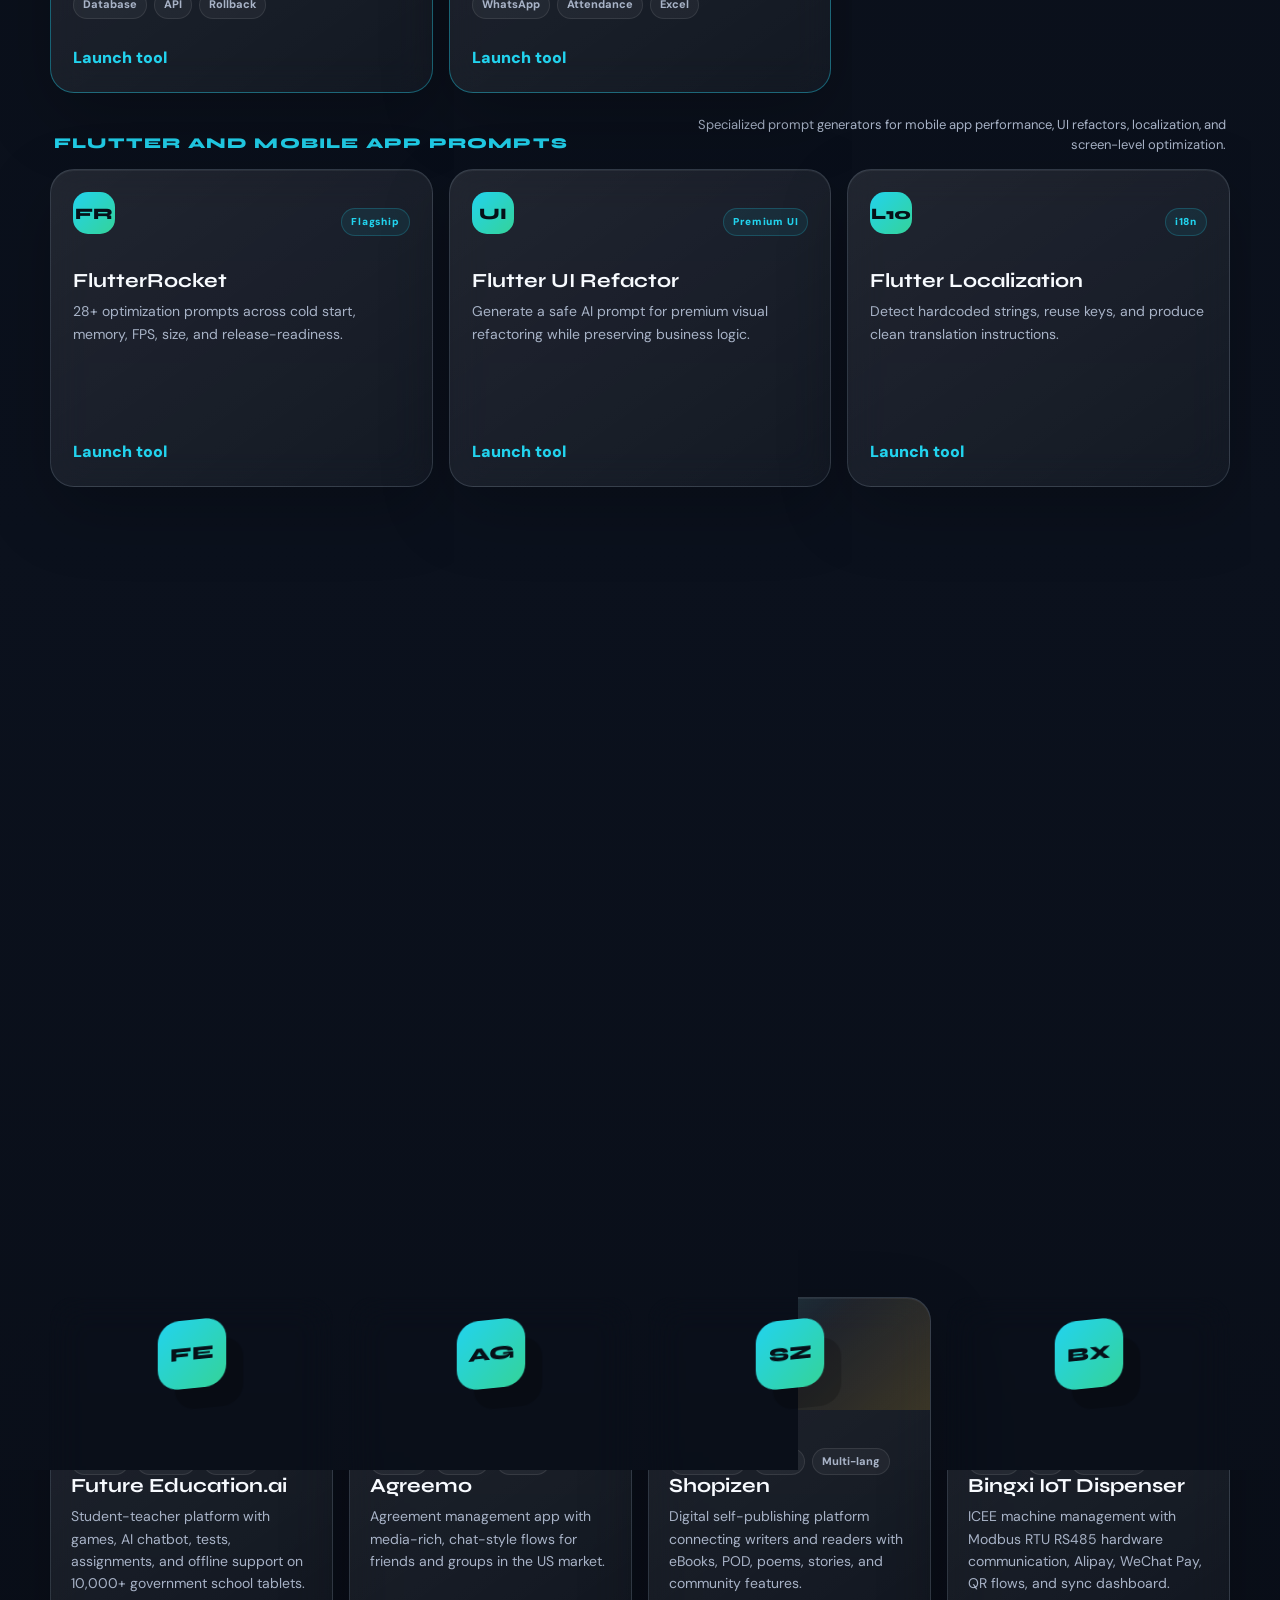
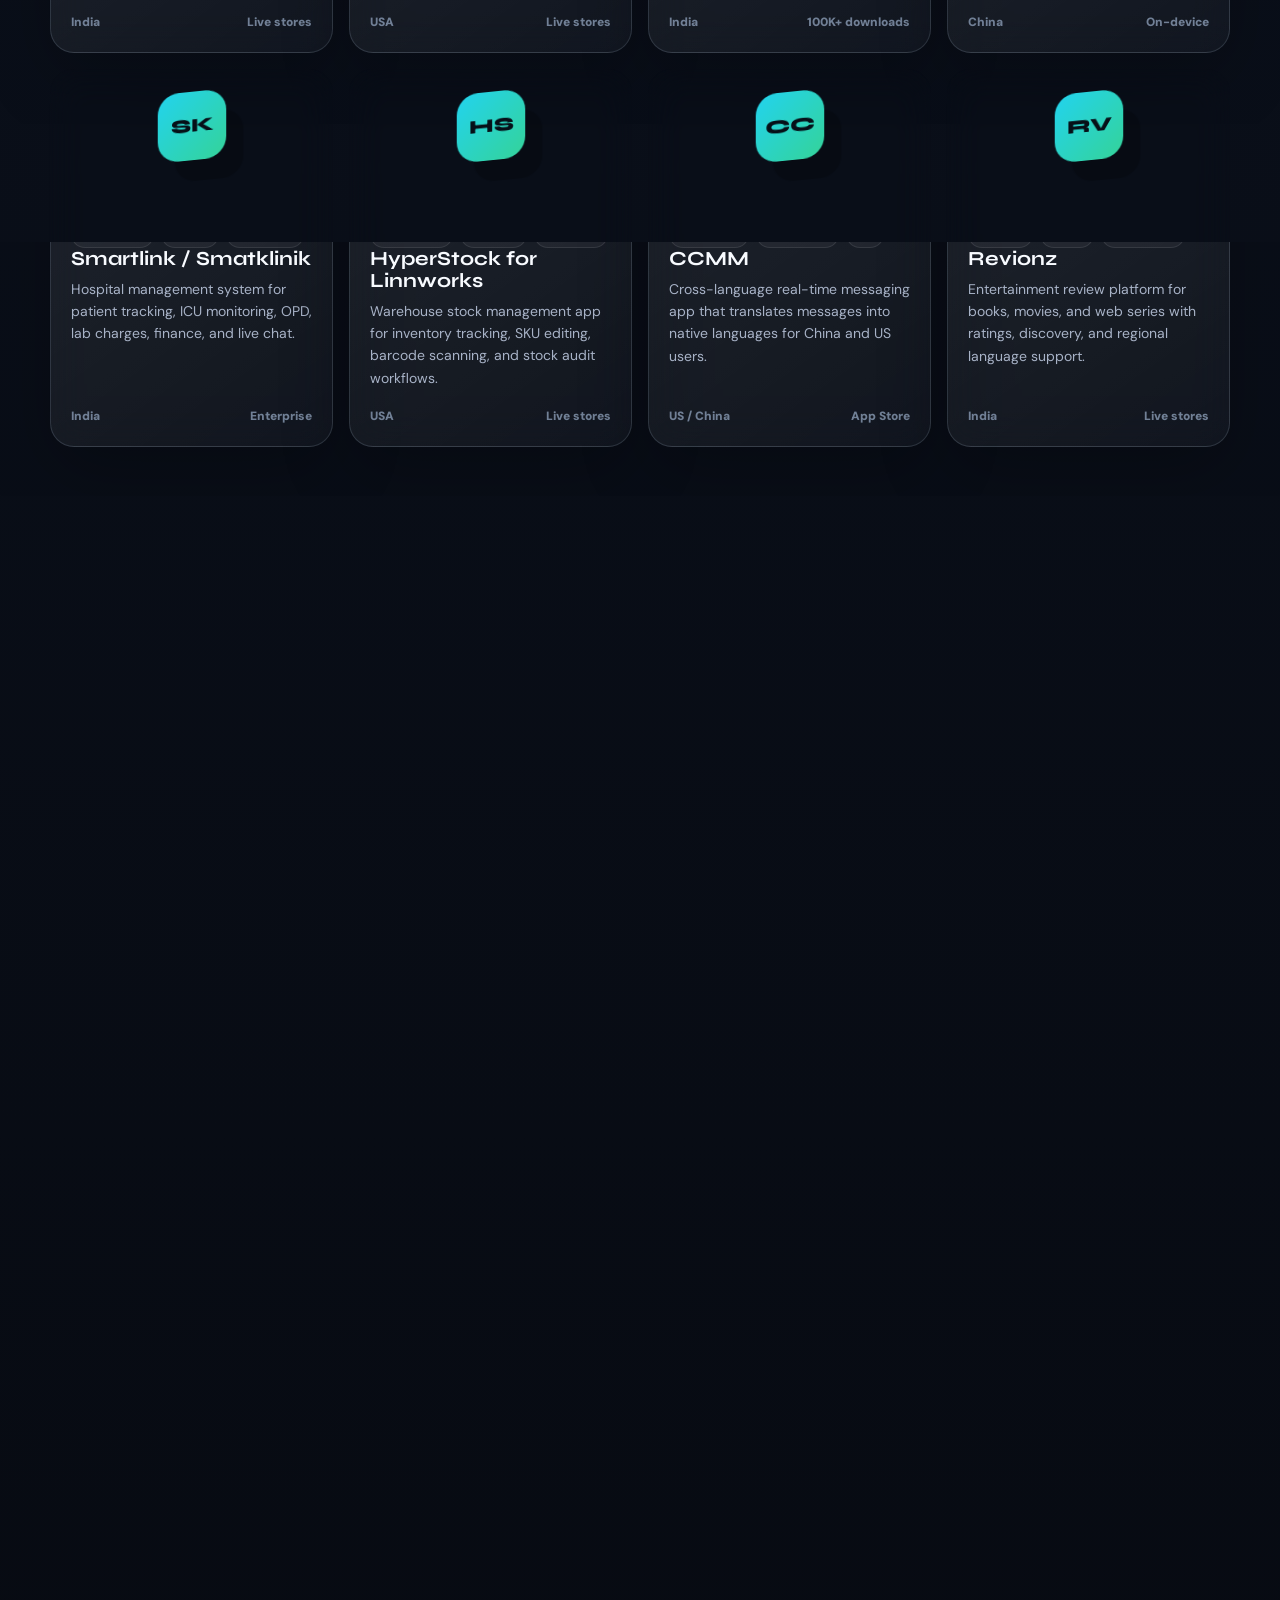
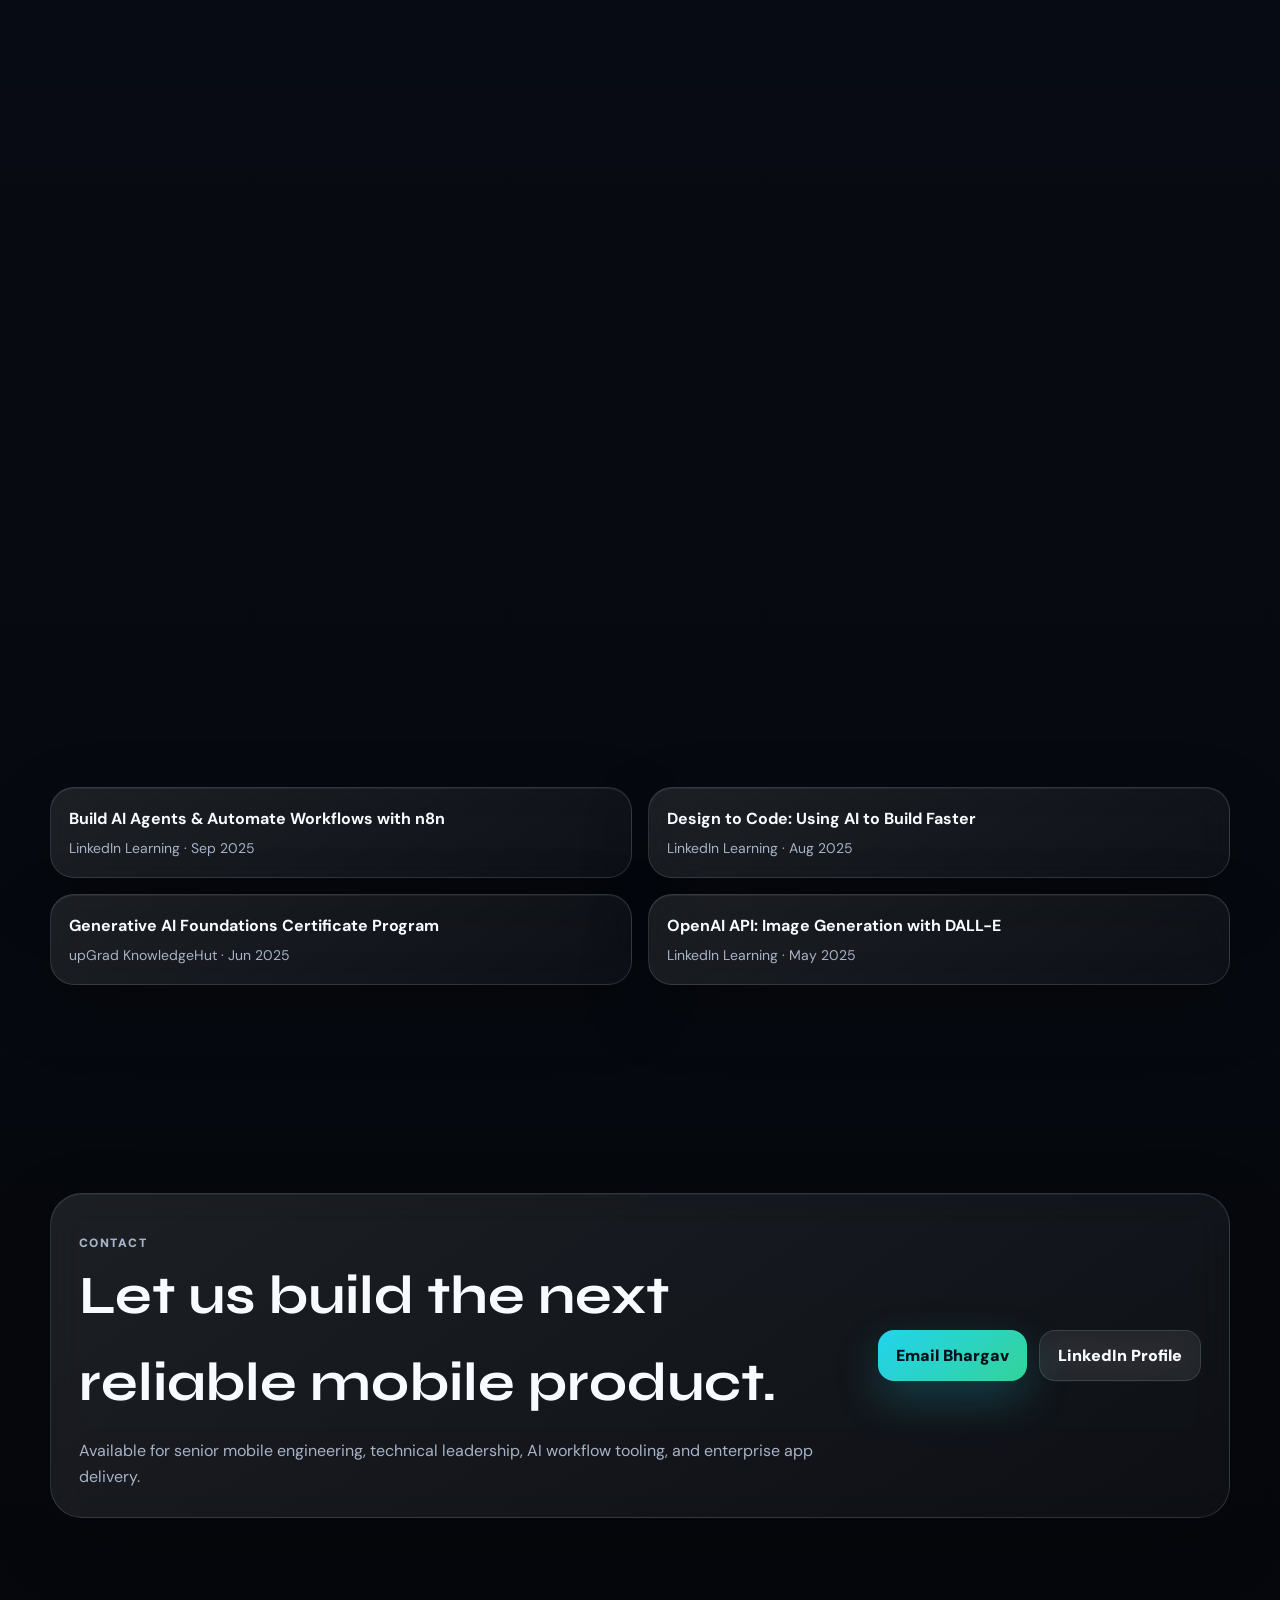
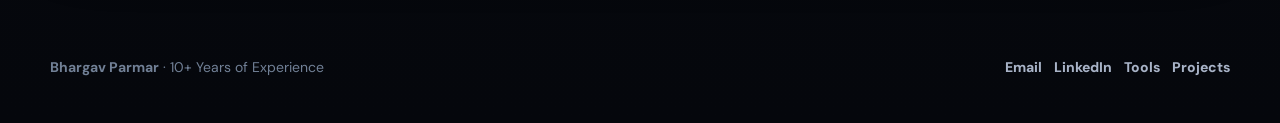
==== commit 9aeea639: "feat: add timesheet prompt architect" ====
--- a/index.html
+++ b/index.html
@@ -149,58 +149,82 @@
       </div>
     </div>
 
-    <div class="tool-grid" aria-label="Featured tools">
-      <a class="tool-card featured reveal" href="prompt-forge/" data-tilt>
-        <div class="tool-meta"><div class="card-mark">PF</div><span class="tool-badge">All platforms</span></div>
-        <h3>PromptForge</h3>
-        <p>Configure your stack and generate copy-ready AI prompts for Cursor, Windsurf, Antigravity, and more.</p>
-        <div class="tag-row"><span class="tag">Prompts</span><span class="tag">AI</span><span class="tag">Cross-platform</span></div>
-        <div class="tool-link">Launch tool</div>
-      </a>
-      <a class="tool-card featured reveal" href="agent-rule-forge/" data-tilt>
-        <div class="tool-meta"><div class="card-mark">AR</div><span class="tool-badge">Agents + rules</span></div>
-        <h3>AgentRule Forge</h3>
-        <p>Create master prompts for existing project review, AGENTS.md, rule files, and multi-agent workflows.</p>
-        <div class="tag-row"><span class="tag">Agents</span><span class="tag">Rules</span><span class="tag">Review</span></div>
-        <div class="tool-link">Launch tool</div>
-      </a>
-      <a class="tool-card featured reveal" href="backend-prompt-suite/" data-tilt>
-        <div class="tool-meta"><div class="card-mark">DB</div><span class="tool-badge">Backend safety</span></div>
-        <h3>Backend Prompt Suite</h3>
-        <p>Generate safe AI prompts for database migrations, API changes, full-stack impact analysis, and rollback planning.</p>
-        <div class="tag-row"><span class="tag">Database</span><span class="tag">API</span><span class="tag">Rollback</span></div>
-        <div class="tool-link">Launch tool</div>
-      </a>
-      <a class="tool-card reveal" href="flutter-rocket/" data-tilt>
-        <div class="tool-meta"><div class="card-mark">FR</div><span class="tool-badge">Flagship</span></div>
-        <h3>FlutterRocket</h3>
-        <p>28+ optimization prompts across cold start, memory, FPS, size, and release-readiness.</p>
-        <div class="tool-link">Launch tool</div>
-      </a>
-      <a class="tool-card reveal" href="flutter-ui-refactor/" data-tilt>
-        <div class="tool-meta"><div class="card-mark">UI</div><span class="tool-badge">Premium UI</span></div>
-        <h3>Flutter UI Refactor</h3>
-        <p>Generate a safe AI prompt for premium visual refactoring while preserving business logic.</p>
-        <div class="tool-link">Launch tool</div>
-      </a>
-      <a class="tool-card reveal" href="flutter-localization/" data-tilt>
-        <div class="tool-meta"><div class="card-mark">L10</div><span class="tool-badge">i18n</span></div>
-        <h3>Flutter Localization</h3>
-        <p>Detect hardcoded strings, reuse keys, and produce clean translation instructions.</p>
-        <div class="tool-link">Launch tool</div>
-      </a>
-      <a class="tool-card reveal" href="flutter-optimizer/" data-tilt>
-        <div class="tool-meta"><div class="card-mark">FO</div><span class="tool-badge">Focused</span></div>
-        <h3>Flutter Optimizer</h3>
-        <p>Target one screen, discover related files, and apply isolated performance improvements.</p>
-        <div class="tool-link">Launch tool</div>
-      </a>
-      <a class="tool-card reveal" href="flutter-perf/" data-tilt>
-        <div class="tool-meta"><div class="card-mark">FP</div><span class="tool-badge">Quick fix</span></div>
-        <h3>Flutter Perf</h3>
-        <p>Fast route to a clean performance prompt with eight core fixes and a simple checklist.</p>
-        <div class="tool-link">Launch tool</div>
-      </a>
+    <div class="tool-grid" aria-label="Featured tools by category">
+      <div class="tool-category reveal">
+        <div class="tool-category-head"><span>Universal prompt systems</span><p>Use these when the prompt needs to work across AI coding tools, platforms, or whole project workflows.</p></div>
+        <div class="tool-category-grid">
+          <a class="tool-card featured reveal" href="prompt-forge/" data-tilt>
+            <div class="tool-meta"><div class="card-mark">PF</div><span class="tool-badge">All platforms</span></div>
+            <h3>PromptForge</h3>
+            <p>Configure your stack and generate copy-ready AI prompts for Cursor, Windsurf, Antigravity, and more.</p>
+            <div class="tag-row"><span class="tag">Prompts</span><span class="tag">AI</span><span class="tag">Cross-platform</span></div>
+            <div class="tool-link">Launch tool</div>
+          </a>
+          <a class="tool-card featured reveal" href="agent-rule-forge/" data-tilt>
+            <div class="tool-meta"><div class="card-mark">AR</div><span class="tool-badge">Agents + rules</span></div>
+            <h3>AgentRule Forge</h3>
+            <p>Create master prompts for existing project review, AGENTS.md, rule files, and multi-agent workflows.</p>
+            <div class="tag-row"><span class="tag">Agents</span><span class="tag">Rules</span><span class="tag">Review</span></div>
+            <div class="tool-link">Launch tool</div>
+          </a>
+        </div>
+      </div>
+
+      <div class="tool-category reveal">
+        <div class="tool-category-head"><span>Project review and operations</span><p>Focused generators for safer backend changes, reporting workflows, audits, and existing project analysis.</p></div>
+        <div class="tool-category-grid">
+          <a class="tool-card featured reveal" href="backend-prompt-suite/" data-tilt>
+            <div class="tool-meta"><div class="card-mark">DB</div><span class="tool-badge">Backend safety</span></div>
+            <h3>Backend Prompt Suite</h3>
+            <p>Generate safe AI prompts for database migrations, API changes, full-stack impact analysis, and rollback planning.</p>
+            <div class="tag-row"><span class="tag">Database</span><span class="tag">API</span><span class="tag">Rollback</span></div>
+            <div class="tool-link">Launch tool</div>
+          </a>
+          <a class="tool-card featured reveal" href="timesheet-prompt-architect/" data-tilt>
+            <div class="tool-meta"><div class="card-mark">TS</div><span class="tool-badge">Timesheet AI</span></div>
+            <h3>Timesheet Prompt Architect</h3>
+            <p>Generate AI prompts that convert WhatsApp chat exports into attendance, daily work, and styled Excel reports.</p>
+            <div class="tag-row"><span class="tag">WhatsApp</span><span class="tag">Attendance</span><span class="tag">Excel</span></div>
+            <div class="tool-link">Launch tool</div>
+          </a>
+        </div>
+      </div>
+
+      <div class="tool-category reveal">
+        <div class="tool-category-head"><span>Flutter and mobile app prompts</span><p>Specialized prompt generators for mobile app performance, UI refactors, localization, and screen-level optimization.</p></div>
+        <div class="tool-category-grid">
+          <a class="tool-card reveal" href="flutter-rocket/" data-tilt>
+            <div class="tool-meta"><div class="card-mark">FR</div><span class="tool-badge">Flagship</span></div>
+            <h3>FlutterRocket</h3>
+            <p>28+ optimization prompts across cold start, memory, FPS, size, and release-readiness.</p>
+            <div class="tool-link">Launch tool</div>
+          </a>
+          <a class="tool-card reveal" href="flutter-ui-refactor/" data-tilt>
+            <div class="tool-meta"><div class="card-mark">UI</div><span class="tool-badge">Premium UI</span></div>
+            <h3>Flutter UI Refactor</h3>
+            <p>Generate a safe AI prompt for premium visual refactoring while preserving business logic.</p>
+            <div class="tool-link">Launch tool</div>
+          </a>
+          <a class="tool-card reveal" href="flutter-localization/" data-tilt>
+            <div class="tool-meta"><div class="card-mark">L10</div><span class="tool-badge">i18n</span></div>
+            <h3>Flutter Localization</h3>
+            <p>Detect hardcoded strings, reuse keys, and produce clean translation instructions.</p>
+            <div class="tool-link">Launch tool</div>
+          </a>
+          <a class="tool-card reveal" href="flutter-optimizer/" data-tilt>
+            <div class="tool-meta"><div class="card-mark">FO</div><span class="tool-badge">Focused</span></div>
+            <h3>Flutter Optimizer</h3>
+            <p>Target one screen, discover related files, and apply isolated performance improvements.</p>
+            <div class="tool-link">Launch tool</div>
+          </a>
+          <a class="tool-card reveal" href="flutter-perf/" data-tilt>
+            <div class="tool-meta"><div class="card-mark">FP</div><span class="tool-badge">Quick fix</span></div>
+            <h3>Flutter Perf</h3>
+            <p>Fast route to a clean performance prompt with eight core fixes and a simple checklist.</p>
+            <div class="tool-link">Launch tool</div>
+          </a>
+        </div>
+      </div>
     </div>
   </section>
 
--- a/assets/portfolio-theme.css
+++ b/assets/portfolio-theme.css
@@ -700,10 +700,47 @@
 }
 
 .tool-grid {
-  grid-template-columns: repeat(8, minmax(230px, 1fr));
-  overflow-x: auto;
-  padding: 4px 4px 18px;
-  scroll-snap-type: x mandatory;
+  grid-template-columns: 1fr;
+  gap: 22px;
+  overflow: visible;
+  padding: 4px 0 18px;
+}
+
+.tool-category {
+  display: grid;
+  gap: 14px;
+}
+
+.tool-category-head {
+  display: flex;
+  align-items: end;
+  justify-content: space-between;
+  gap: 18px;
+  padding: 0 4px;
+}
+
+.tool-category-head span {
+  color: var(--cyan);
+  font-family: var(--font-display);
+  font-size: 15px;
+  font-weight: 900;
+  letter-spacing: 0.08em;
+  text-transform: uppercase;
+}
+
+.tool-category-head p {
+  max-width: 540px;
+  margin: 0;
+  color: var(--muted);
+  font-size: 13px;
+  line-height: 1.55;
+  text-align: right;
+}
+
+.tool-category-grid {
+  display: grid;
+  grid-template-columns: repeat(3, minmax(0, 1fr));
+  gap: 16px;
 }
 
 .tool-card {
@@ -923,8 +960,8 @@
   width: min(1180px, calc(100% - 40px));
   margin: 0 auto 80px;
   display: grid;
-  grid-template-columns: repeat(3, minmax(0, 1fr));
-  gap: 18px;
+  grid-template-columns: 1fr;
+  gap: 24px;
 }
 
 .tools-page-grid .tool-card {
@@ -970,7 +1007,7 @@
   }
 
   .project-grid,
-  .tools-page-grid {
+  .tool-category-grid {
     grid-template-columns: repeat(2, minmax(0, 1fr));
   }
 }
@@ -1019,13 +1056,17 @@
   .skill-grid,
   .project-grid,
   .cert-grid,
-  .tools-page-grid {
+  .tool-category-grid {
     grid-template-columns: 1fr;
   }
 
-  .tool-grid {
-    grid-template-columns: 1fr;
-    overflow: visible;
+  .tool-category-head {
+    display: grid;
+    gap: 6px;
+  }
+
+  .tool-category-head p {
+    text-align: left;
   }
 
   .experience-card {
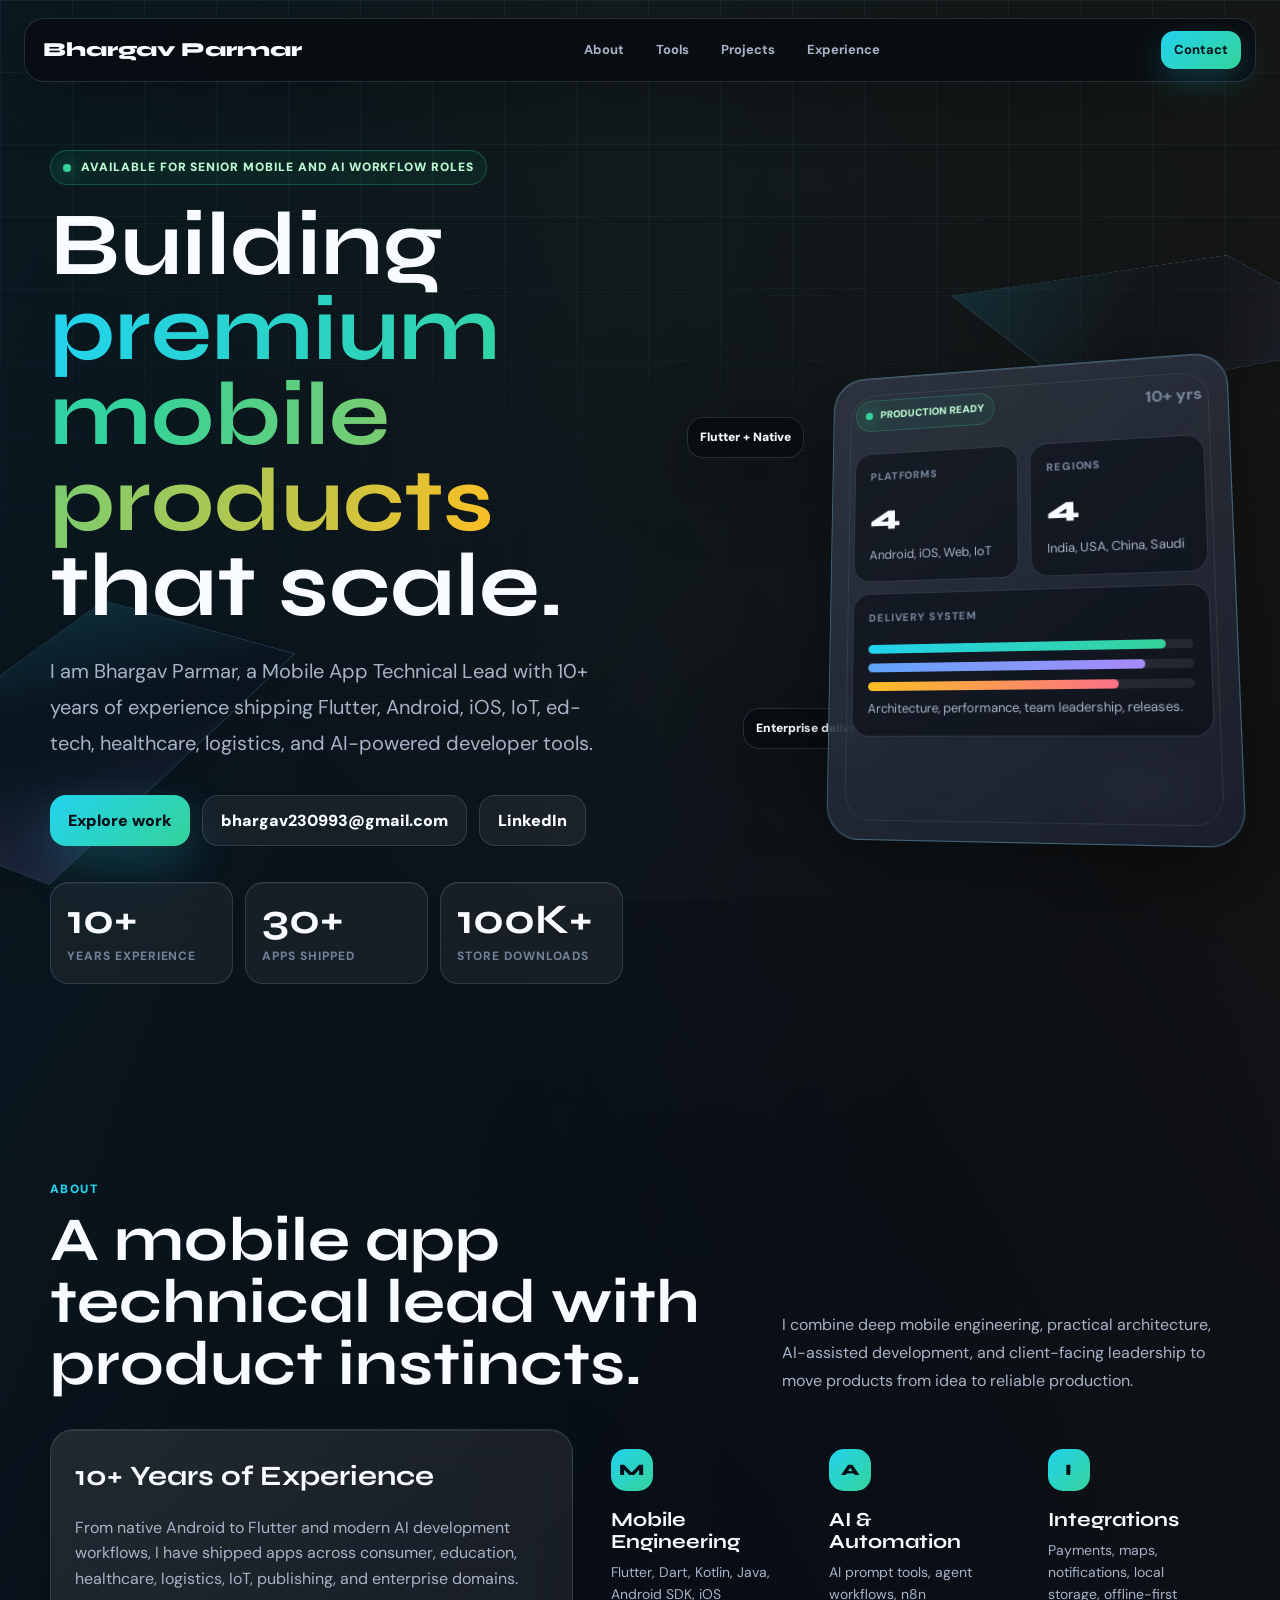
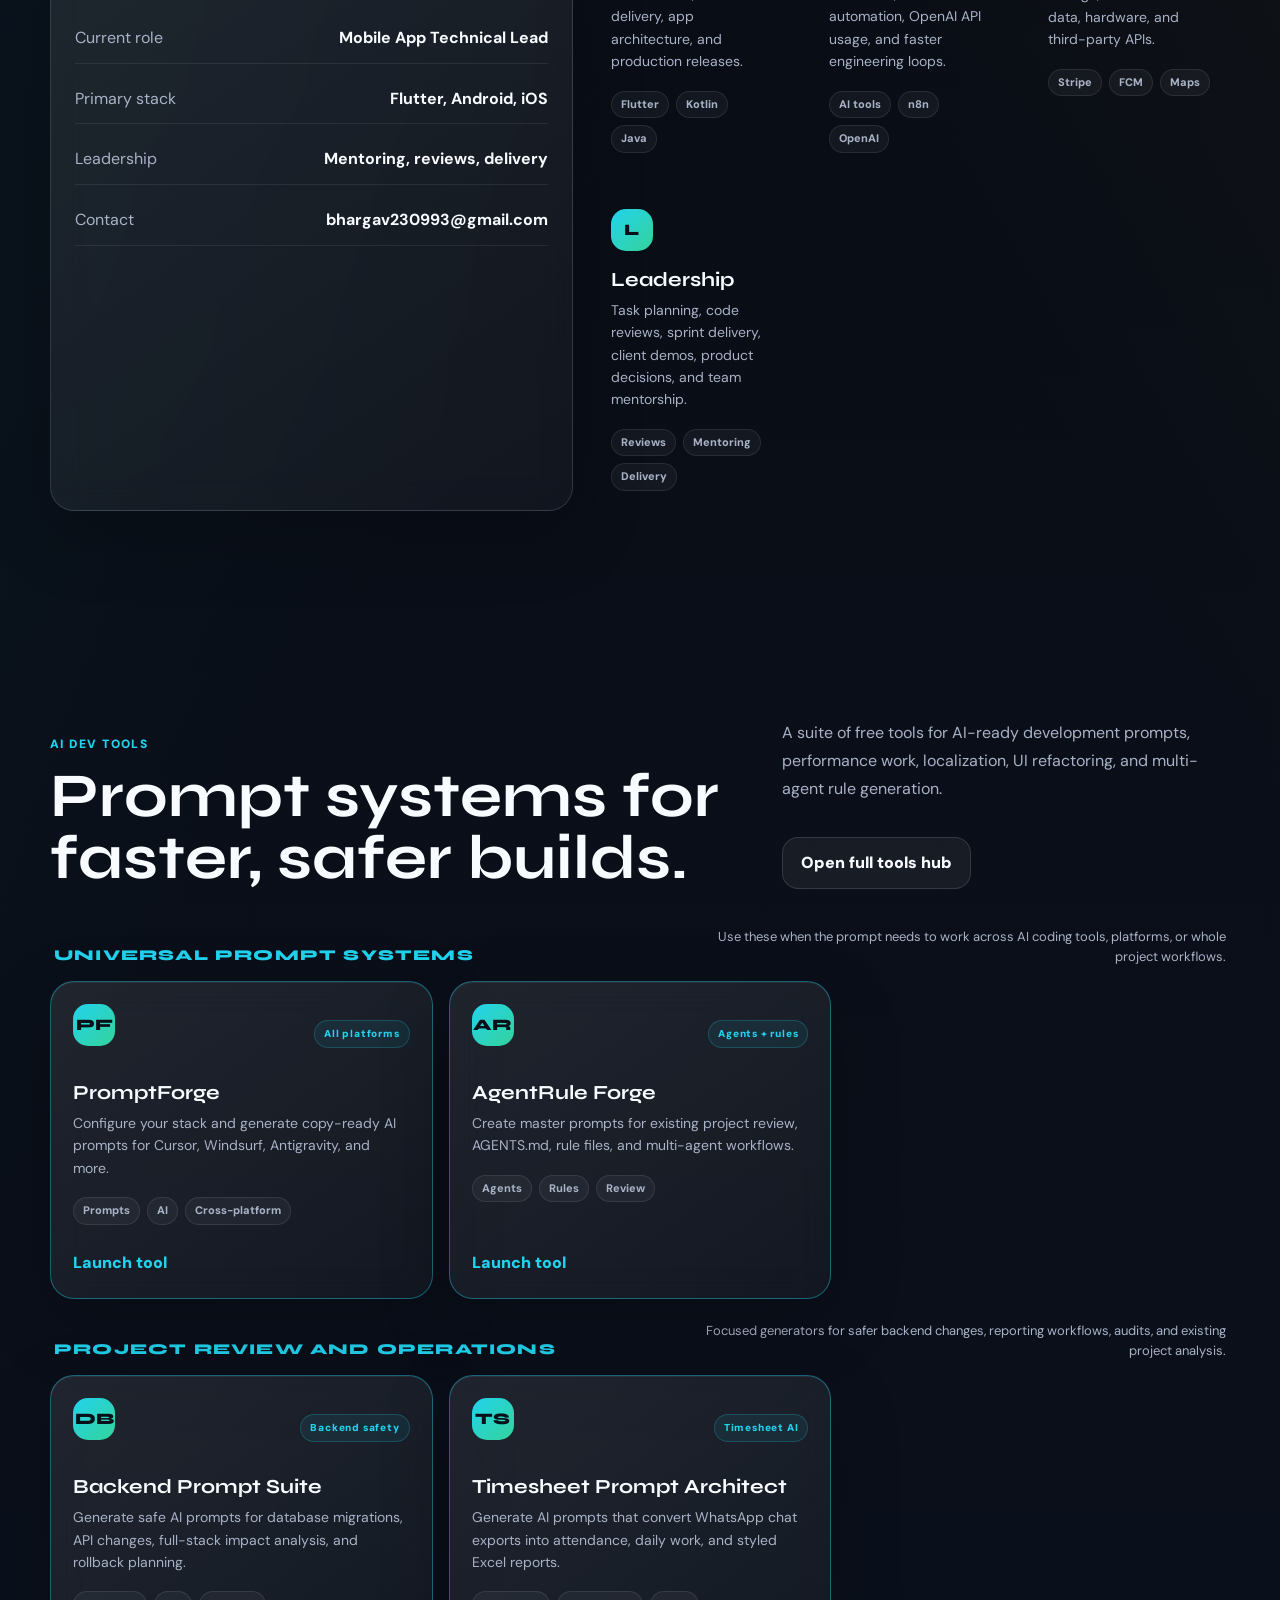
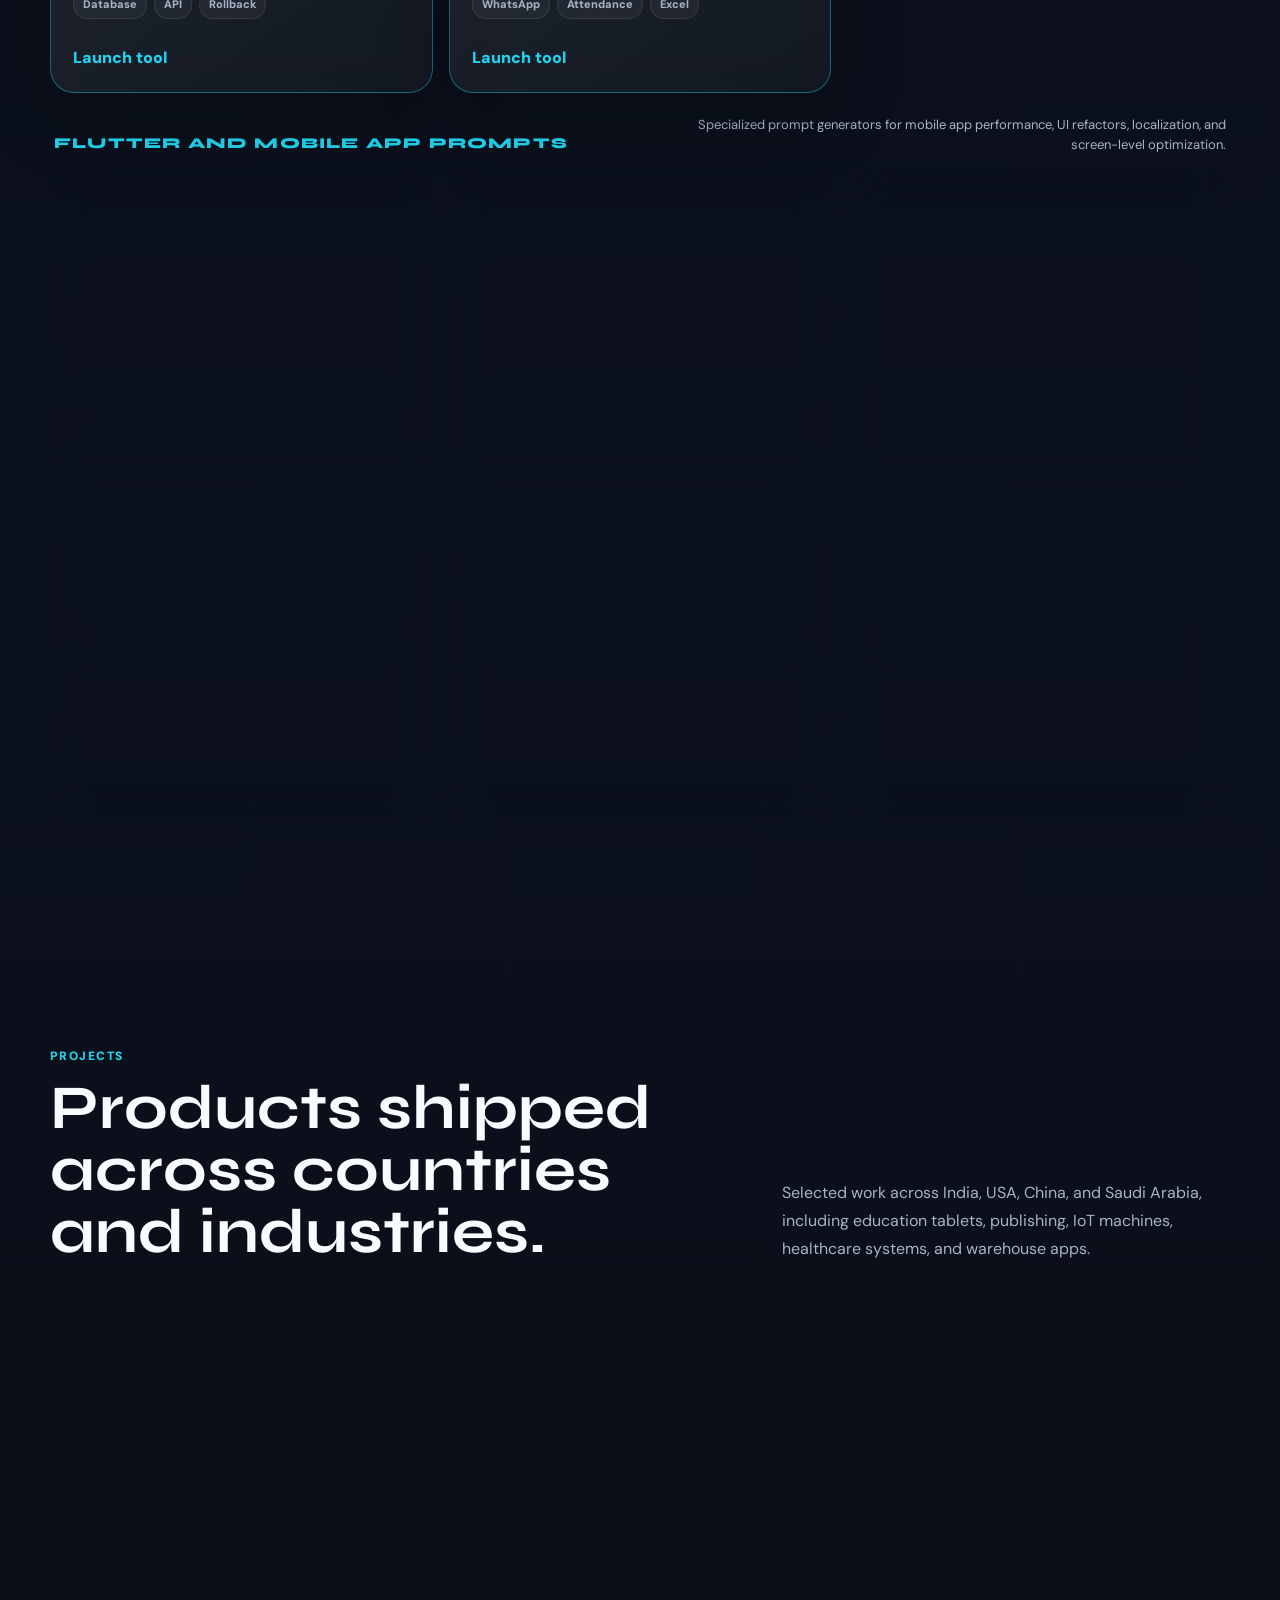
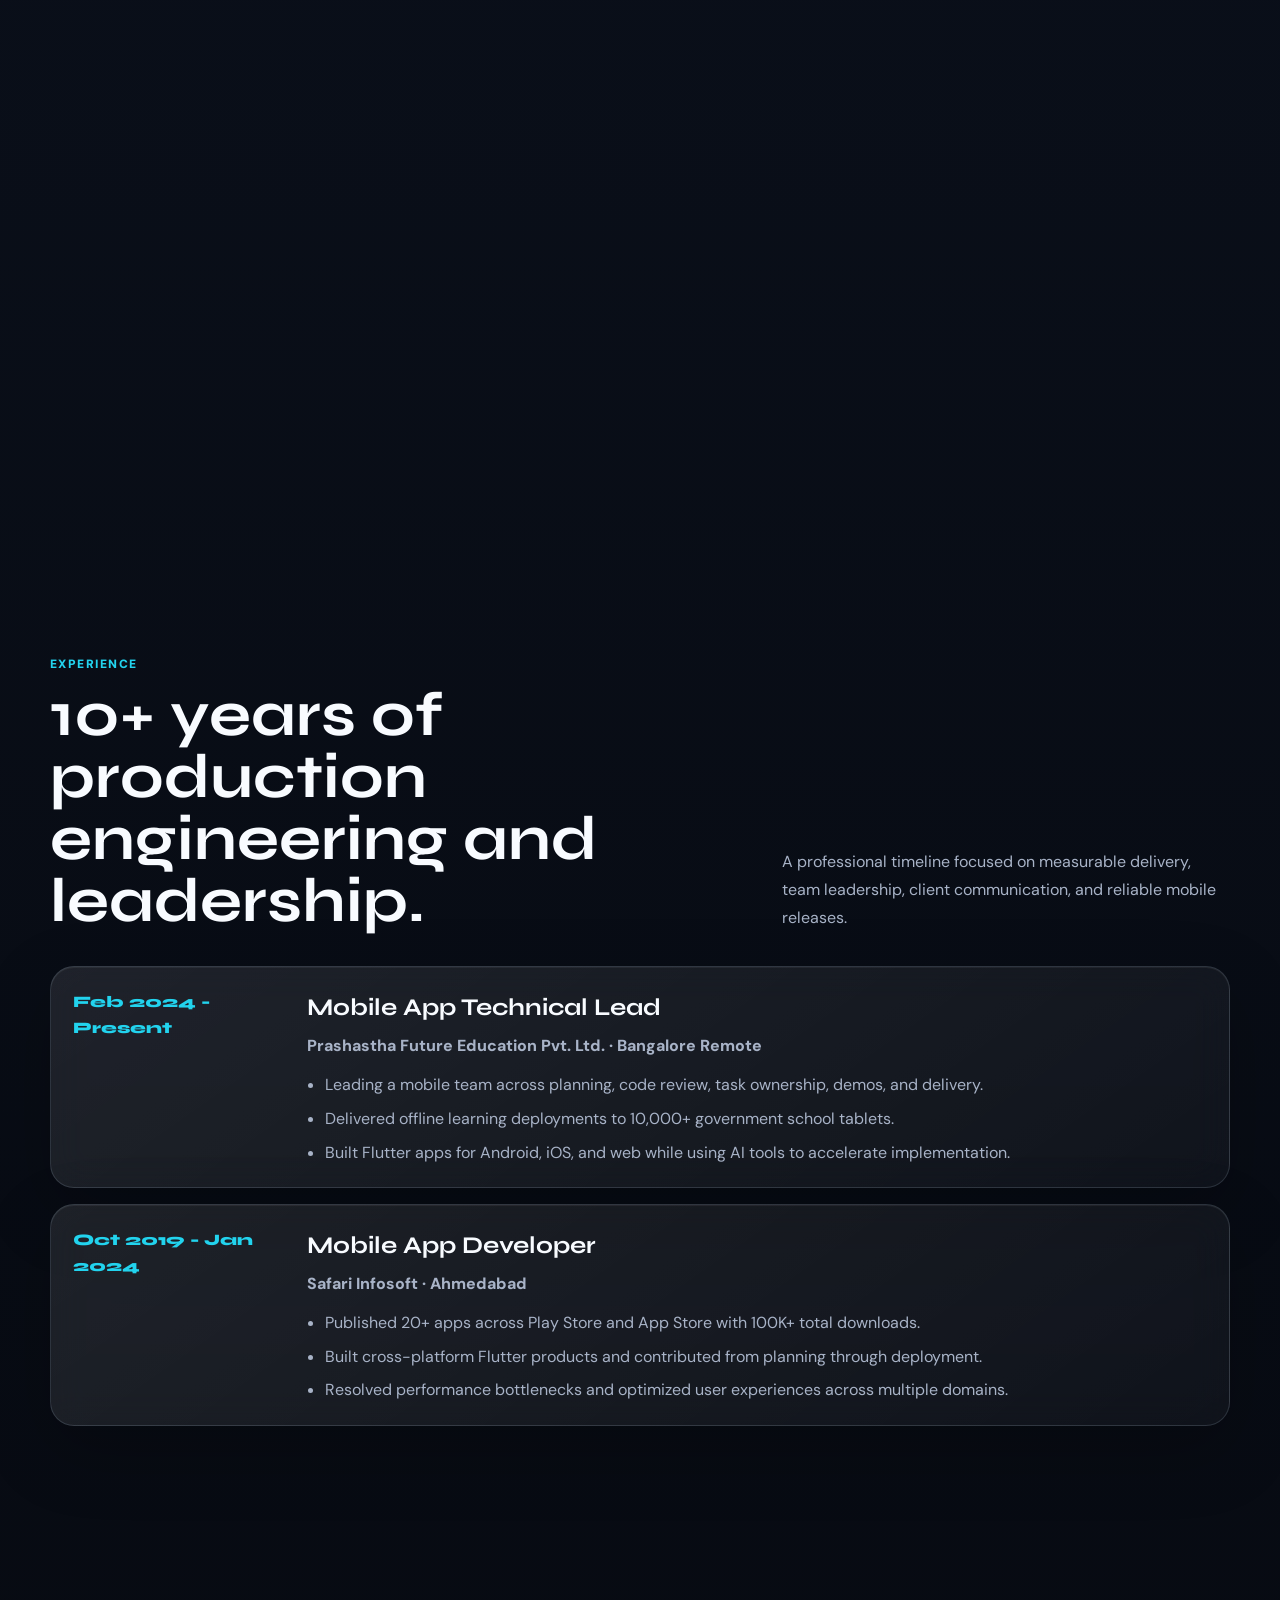
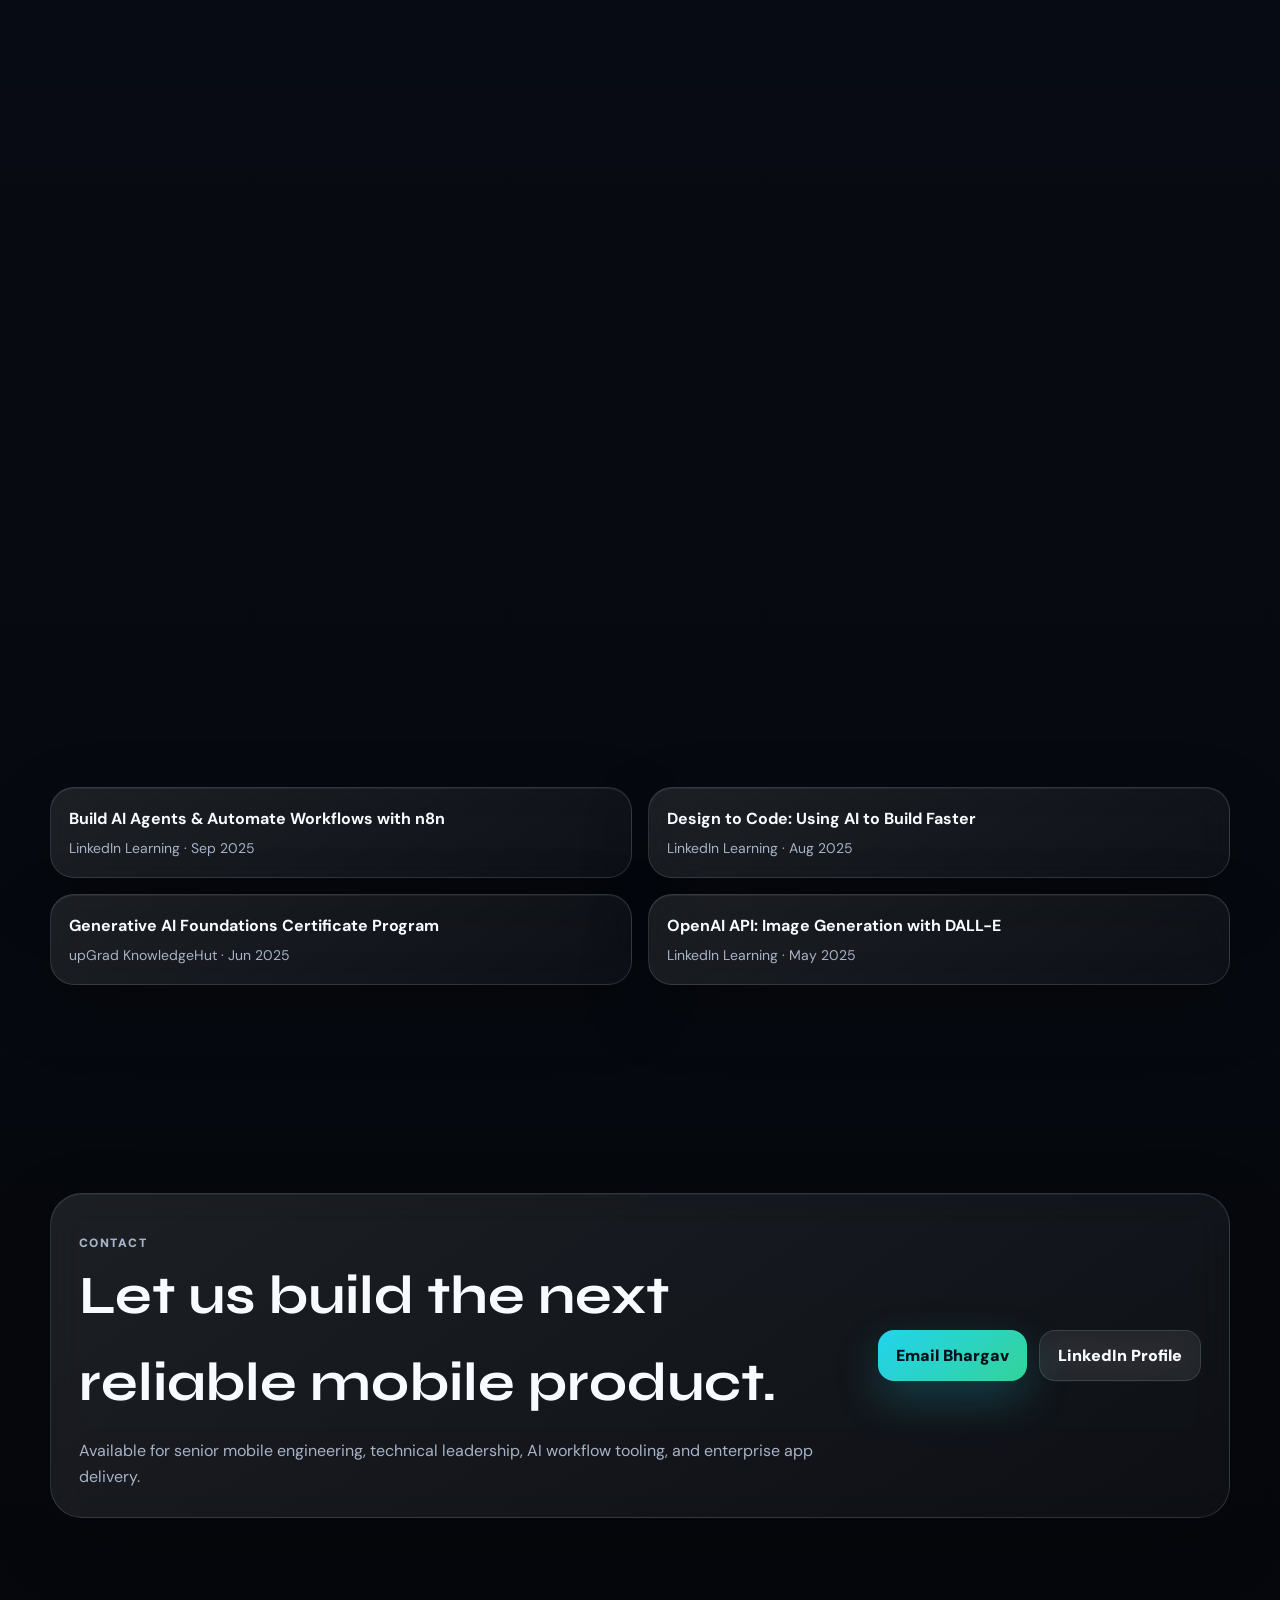
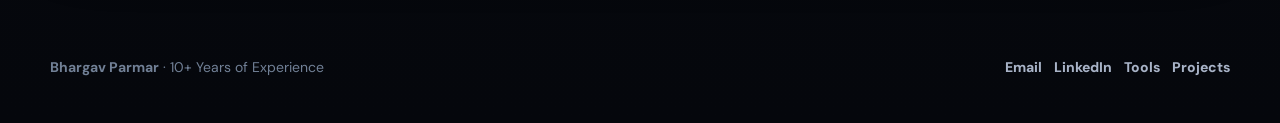
==== commit b5296b31: "feat: add FlutterSweep prompt generator" ====
--- a/index.html
+++ b/index.html
@@ -199,6 +199,12 @@
             <p>28+ optimization prompts across cold start, memory, FPS, size, and release-readiness.</p>
             <div class="tool-link">Launch tool</div>
           </a>
+          <a class="tool-card reveal" href="flutter-sweep/" data-tilt>
+            <div class="tool-meta"><div class="card-mark">FS</div><span class="tool-badge">Cleanup</span></div>
+            <h3>FlutterSweep</h3>
+            <p>Generate safe workspace cleanup prompts and scripts for Flutter projects across macOS, Linux, and Windows.</p>
+            <div class="tool-link">Launch tool</div>
+          </a>
           <a class="tool-card reveal" href="flutter-ui-refactor/" data-tilt>
             <div class="tool-meta"><div class="card-mark">UI</div><span class="tool-badge">Premium UI</span></div>
             <h3>Flutter UI Refactor</h3>
